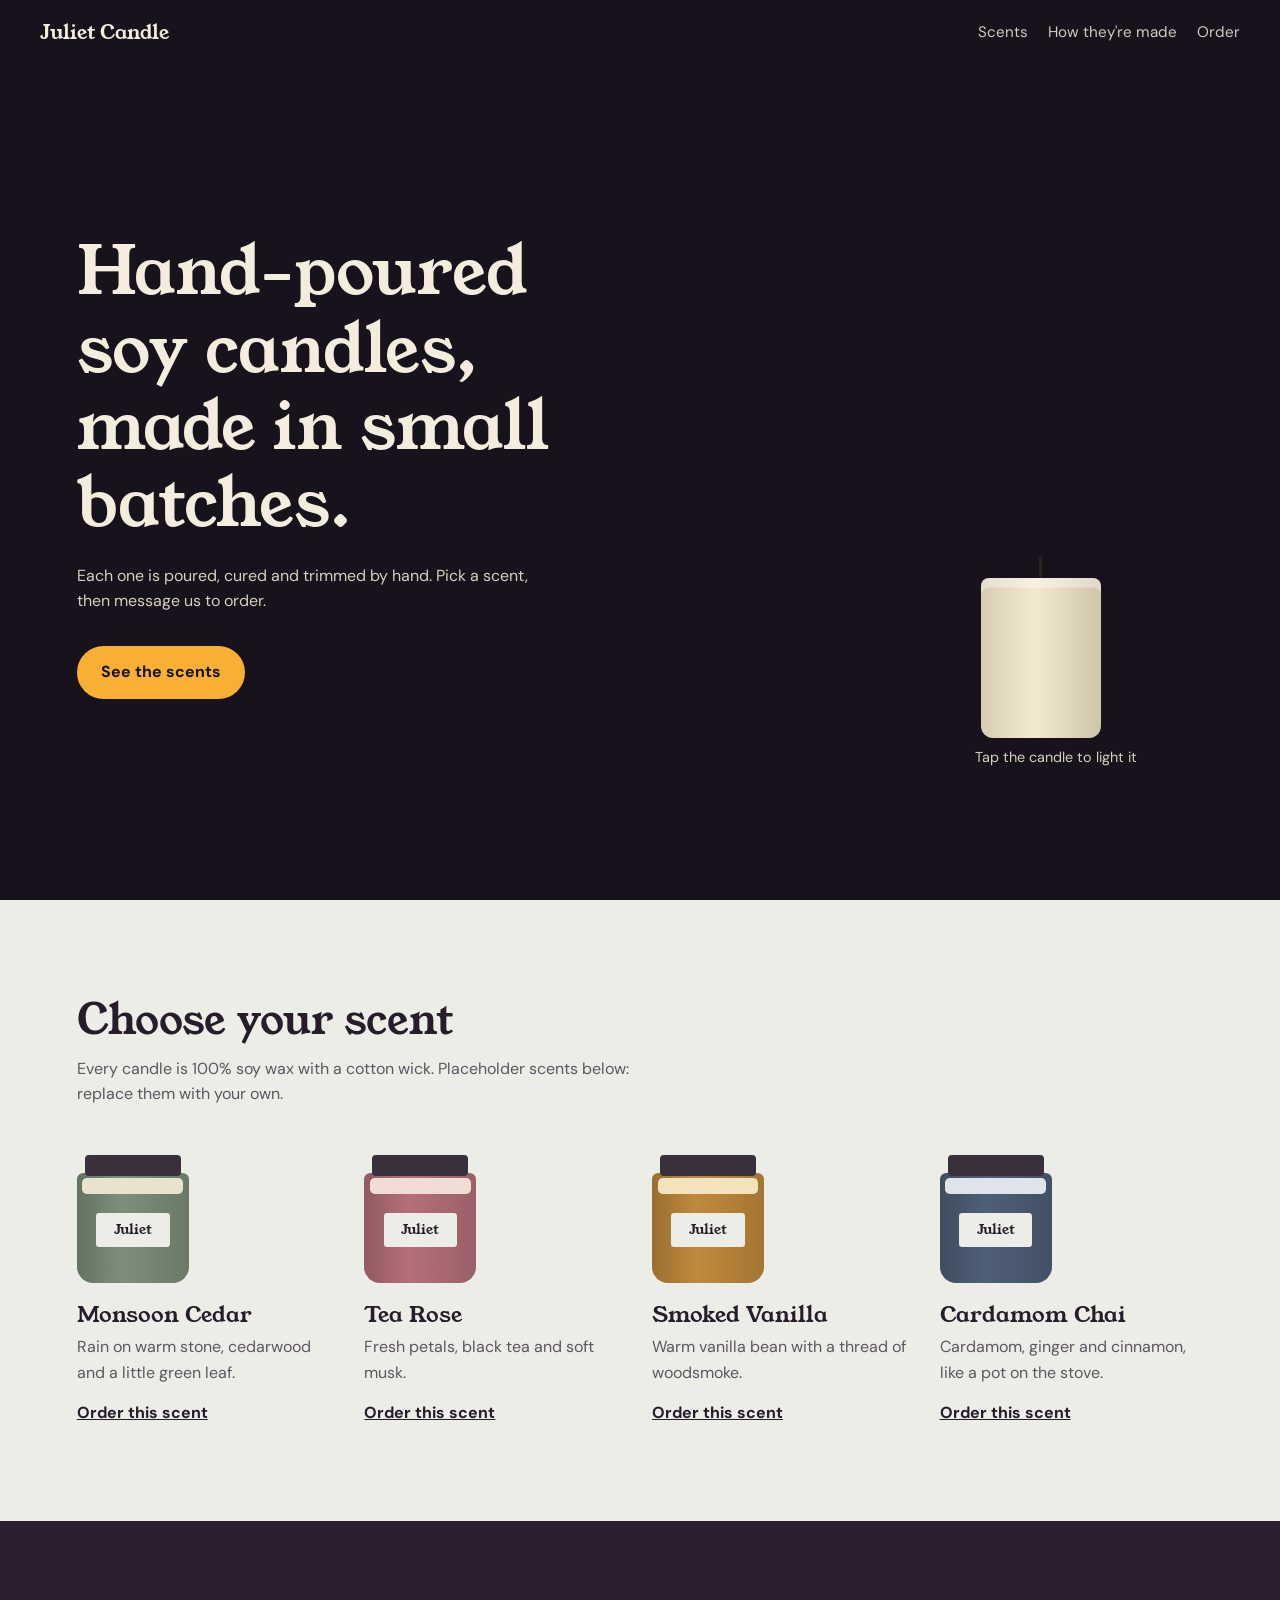
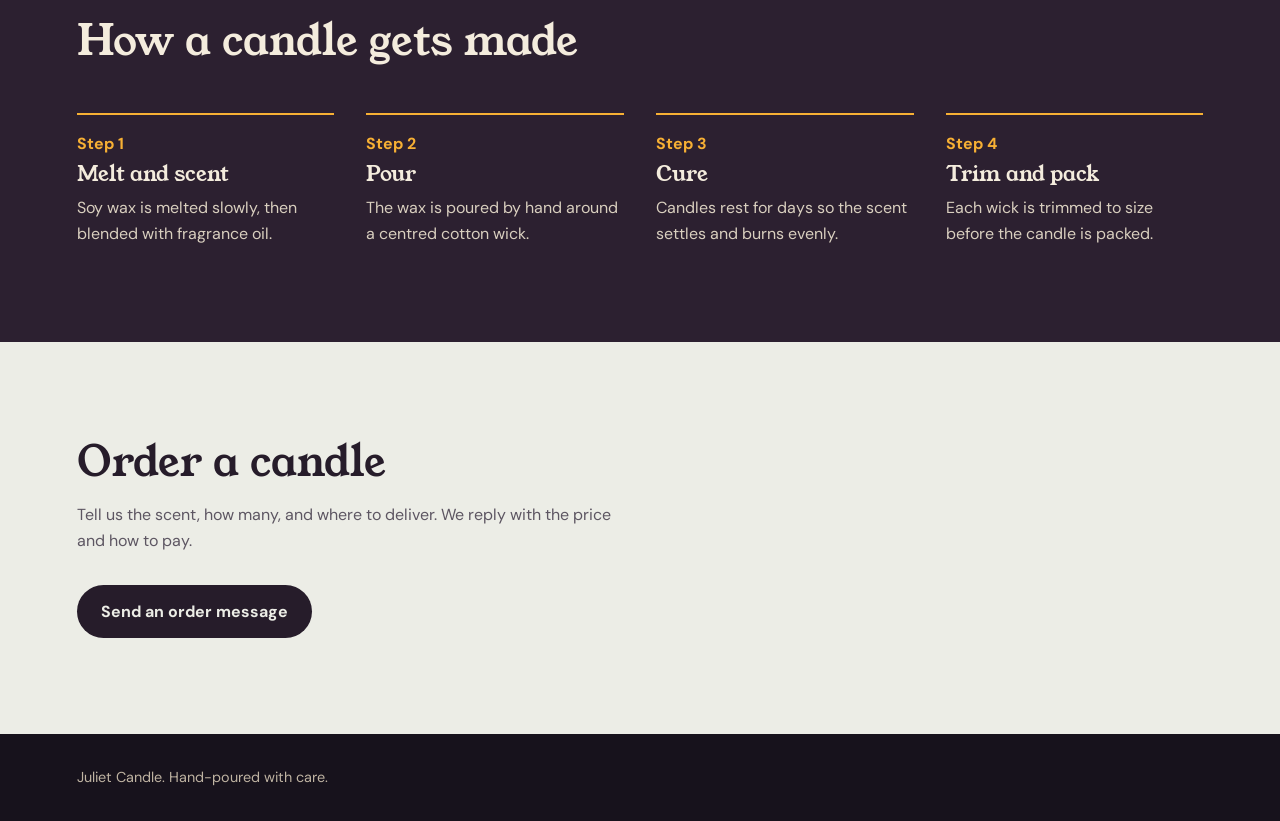
==== index.html @ 3898bf2e "Add candle website draft and keep earlier shop files Co-Authored-By: Claude Sonnet 5.5 <noreply@anth" ====
<!doctype html>
<html lang="en">
<head>
<meta charset="utf-8">
<meta name="viewport" content="width=device-width, initial-scale=1">
<title>Juliet Candle | Hand-poured soy candles</title>
<meta name="description" content="Small-batch soy candles, hand-poured by Juliet. Choose a scent and order by message.">
<link rel="preconnect" href="https://fonts.googleapis.com">
<link rel="preconnect" href="https://fonts.gstatic.com" crossorigin>
<link href="https://fonts.googleapis.com/css2?family=DM+Sans:wght@400;500;700&family=Young+Serif&display=swap" rel="stylesheet">
<link rel="stylesheet" href="style.css">
</head>
<body>

<header class="bar">
  <a class="brand" href="#top">Juliet Candle</a>
  <nav aria-label="Main">
    <a href="#scents">Scents</a>
    <a href="#making">How they're made</a>
    <a href="#order">Order</a>
  </nav>
</header>

<main id="top">
  <section class="hero" aria-labelledby="hero-title">
    <div class="glow" aria-hidden="true"></div>
    <div class="hero-copy">
      <h1 id="hero-title">Hand-poured soy candles, made in small batches.</h1>
      <p>Each one is poured, cured and trimmed by hand. Pick a scent, then message us to order.</p>
      <a class="btn" href="#scents">See the scents</a>
    </div>

    <button class="candle" id="candle" type="button" aria-pressed="false" aria-label="Light the candle">
      <span class="flame" aria-hidden="true"><i></i></span>
      <span class="wick" aria-hidden="true"></span>
      <span class="body" aria-hidden="true"></span>
    </button>
    <p class="hint" id="hint">Tap the candle to light it</p>
  </section>

  <section class="scents" id="scents" aria-labelledby="scents-title">
    <h2 id="scents-title">Choose your scent</h2>
    <p class="lede">Every candle is 100% soy wax with a cotton wick. Placeholder scents below: replace them with your own.</p>

    <ul class="grid">
      <li class="item" style="--glass:#7d8f7a; --wax:#e8e2cf">
        <div class="jar" aria-hidden="true"><span class="lid"></span><span class="label">Juliet</span></div>
        <h3>Monsoon Cedar</h3>
        <p>Rain on warm stone, cedarwood and a little green leaf.</p>
        <a href="mailto:hello@example.com?subject=Order%3A%20Monsoon%20Cedar">Order this scent</a>
      </li>
      <li class="item" style="--glass:#b5707a; --wax:#f1dcd6">
        <div class="jar" aria-hidden="true"><span class="lid"></span><span class="label">Juliet</span></div>
        <h3>Tea Rose</h3>
        <p>Fresh petals, black tea and soft musk.</p>
        <a href="mailto:hello@example.com?subject=Order%3A%20Tea%20Rose">Order this scent</a>
      </li>
      <li class="item" style="--glass:#c08a3c; --wax:#f3e3bd">
        <div class="jar" aria-hidden="true"><span class="lid"></span><span class="label">Juliet</span></div>
        <h3>Smoked Vanilla</h3>
        <p>Warm vanilla bean with a thread of woodsmoke.</p>
        <a href="mailto:hello@example.com?subject=Order%3A%20Smoked%20Vanilla">Order this scent</a>
      </li>
      <li class="item" style="--glass:#4f5f78; --wax:#dfe3ea">
        <div class="jar" aria-hidden="true"><span class="lid"></span><span class="label">Juliet</span></div>
        <h3>Cardamom Chai</h3>
        <p>Cardamom, ginger and cinnamon, like a pot on the stove.</p>
        <a href="mailto:hello@example.com?subject=Order%3A%20Cardamom%20Chai">Order this scent</a>
      </li>
    </ul>
  </section>

  <section class="making" id="making" aria-labelledby="making-title">
    <h2 id="making-title">How a candle gets made</h2>
    <ol>
      <li><h3>Melt and scent</h3><p>Soy wax is melted slowly, then blended with fragrance oil.</p></li>
      <li><h3>Pour</h3><p>The wax is poured by hand around a centred cotton wick.</p></li>
      <li><h3>Cure</h3><p>Candles rest for days so the scent settles and burns evenly.</p></li>
      <li><h3>Trim and pack</h3><p>Each wick is trimmed to size before the candle is packed.</p></li>
    </ol>
  </section>

  <section class="order" id="order" aria-labelledby="order-title">
    <h2 id="order-title">Order a candle</h2>
    <p>Tell us the scent, how many, and where to deliver. We reply with the price and how to pay.</p>
    <a class="btn" href="mailto:hello@example.com?subject=Candle%20order">Send an order message</a>
  </section>
</main>

<footer>
  <p>Juliet Candle. Hand-poured with care.</p>
</footer>

<script src="script.js"></script>
</body>
</html>
---- style.css ----
:root {
  --night: #17121c;
  --plum: #2c2030;
  --soy: #ecede6;
  --ink: #261c2a;
  --smoke: #5d5662;
  --flame: #f7b034;
  --ember: #e8741f;
  --serif: "Young Serif", Georgia, serif;
  --sans: "DM Sans", system-ui, sans-serif;
}

*, *::before, *::after { box-sizing: border-box; }
html { scroll-behavior: smooth; }
body {
  margin: 0;
  font-family: var(--sans);
  background: var(--soy);
  color: var(--ink);
  line-height: 1.6;
}
h1, h2, h3 { font-family: var(--serif); font-weight: 400; line-height: 1.15; margin: 0; }
a { color: inherit; }
:focus-visible { outline: 3px solid var(--flame); outline-offset: 3px; }

/* Header */
.bar {
  position: fixed; inset: 0 0 auto 0; z-index: 10;
  display: flex; justify-content: space-between; align-items: center; gap: 1rem;
  padding: 1rem clamp(1rem, 4vw, 2.5rem);
  color: #f4ecdd;
  mix-blend-mode: normal;
}
.brand { font-family: var(--serif); font-size: 1.25rem; text-decoration: none; }
.bar nav { display: flex; gap: 1.25rem; font-size: .95rem; }
.bar nav a { text-decoration: none; opacity: .85; }
.bar nav a:hover { opacity: 1; text-decoration: underline; }

/* Hero */
.hero {
  position: relative; min-height: 100svh; overflow: hidden;
  display: grid; align-content: center; justify-items: start;
  padding: 6rem clamp(1rem, 6vw, 5rem) 4rem;
  background: var(--night);
  color: #f4ecdd;
  transition: background 1.2s ease;
}
.hero-copy { max-width: 34rem; position: relative; z-index: 2; }
.hero h1 { font-size: clamp(2.2rem, 5.5vw, 4.2rem); }
.hero p { margin: 1.25rem 0 2rem; max-width: 30rem; color: #d9cfbf; }

.btn {
  display: inline-block; padding: .85rem 1.5rem;
  background: var(--flame); color: var(--night);
  font-weight: 700; text-decoration: none; border-radius: 999px;
  transition: background .2s;
}
.btn:hover { background: #ffc860; }

.glow {
  position: absolute; right: clamp(0rem, 8vw, 8rem); bottom: 14%;
  width: 60vmax; height: 60vmax; transform: translate(30%, 30%);
  background: radial-gradient(circle, rgba(247,176,52,.35), rgba(232,116,31,.12) 40%, transparent 65%);
  opacity: 0; transition: opacity 1.4s ease;
  pointer-events: none;
}
body.lit .hero { background: var(--plum); }
body.lit .glow { opacity: 1; }

/* The candle */
.candle {
  position: absolute; right: clamp(2rem, 14vw, 12rem); bottom: 18%;
  width: 7.5rem; height: 15rem; padding: 0; border: 0; background: none;
  cursor: pointer; z-index: 2;
  display: flex; flex-direction: column; align-items: center; justify-content: flex-end;
}
.candle .body {
  width: 100%; height: 10rem; border-radius: .5rem .5rem .75rem .75rem;
  background: linear-gradient(90deg, #d8cdb2, #f3ead2 45%, #cfc4a8);
  box-shadow: inset 0 .6rem 0 rgba(255,255,255,.35);
}
.candle .wick { width: 3px; height: 1.4rem; background: #2b2220; border-radius: 2px; }
.candle .flame {
  width: 1.6rem; height: 3rem; margin-bottom: -.1rem; position: relative;
  opacity: 0; transform: scale(.2); transform-origin: 50% 100%;
  transition: opacity .6s, transform .6s;
}
.candle .flame i {
  position: absolute; inset: 0;
  border-radius: 50% 50% 50% 50% / 65% 65% 35% 35%;
  background: radial-gradient(ellipse at 50% 75%, #fff6d0 10%, var(--flame) 45%, var(--ember) 100%);
  box-shadow: 0 0 2rem 0.6rem rgba(247,176,52,.55);
  transform-origin: 50% 100%;
}
body.lit .candle .flame { opacity: 1; transform: scale(1); }
body.lit .candle .flame i { animation: flicker 2.4s ease-in-out infinite; }
@keyframes flicker {
  0%, 100% { transform: scale(1, 1) rotate(0); }
  20% { transform: scale(.95, 1.05) rotate(-2deg); }
  45% { transform: scale(1.04, .96) rotate(1.5deg); }
  70% { transform: scale(.97, 1.04) rotate(-1deg); }
}
.hint {
  position: absolute; right: clamp(.5rem, 10vw, 10rem); bottom: 11%;
  margin: 0; font-size: .9rem; color: #bfb3a2; width: 12rem; text-align: center; z-index: 2;
}

/* Sections */
section:not(.hero) { padding: clamp(3.5rem, 8vw, 6rem) clamp(1rem, 6vw, 5rem); }
h2 { font-size: clamp(1.8rem, 3.5vw, 2.6rem); }
.lede { max-width: 36rem; color: var(--smoke); margin: .75rem 0 0; }

.grid {
  list-style: none; margin: 3rem 0 0; padding: 0;
  display: grid; gap: 2.5rem 1.5rem;
  grid-template-columns: repeat(auto-fit, minmax(14rem, 1fr));
}
.item h3 { font-size: 1.35rem; margin-top: 1.25rem; }
.item p { margin: .4rem 0 .9rem; color: var(--smoke); max-width: 20rem; }
.item a { font-weight: 700; }

.jar { position: relative; width: 7rem; height: 8rem; }
.jar::before {
  content: ""; position: absolute; inset: 1.1rem 0 0;
  background: linear-gradient(90deg, color-mix(in srgb, var(--glass) 80%, #000), var(--glass) 40%, color-mix(in srgb, var(--glass) 85%, #000));
  border-radius: .4rem .4rem 1rem 1rem;
}
.jar::after {
  content: ""; position: absolute; left: .35rem; right: .35rem; top: 1.45rem; height: 1rem;
  background: var(--wax); border-radius: .3rem;
}
.jar .lid { position: absolute; left: .5rem; right: .5rem; top: 0; height: 1.3rem; background: #3a2f3d; border-radius: .25rem; z-index: 1; }
.jar .label {
  position: absolute; left: 1.2rem; right: 1.2rem; top: 3.6rem; padding: .4rem 0; z-index: 1;
  background: var(--soy); color: var(--ink); text-align: center;
  font-family: var(--serif); font-size: .85rem; border-radius: .2rem;
}

.making { background: var(--plum); color: #f4ecdd; }
.making ol {
  list-style: none; counter-reset: step; margin: 3rem 0 0; padding: 0;
  display: grid; gap: 2rem; grid-template-columns: repeat(auto-fit, minmax(13rem, 1fr));
}
.making li { counter-increment: step; border-top: 2px solid var(--flame); padding-top: 1rem; }
.making li::before { content: "Step " counter(step); display: block; color: var(--flame); font-weight: 700; margin-bottom: .4rem; }
.making h3 { font-size: 1.3rem; }
.making p { margin: .5rem 0 0; color: #d9cfbf; }

.order p { max-width: 34rem; margin: 1rem 0 2rem; color: var(--smoke); }
.order .btn { background: var(--ink); color: var(--soy); }
.order .btn:hover { background: var(--plum); }

footer { padding: 2rem clamp(1rem, 6vw, 5rem); background: var(--night); color: #bfb3a2; font-size: .9rem; }
footer p { margin: 0; }

/* Small screens */
@media (max-width: 720px) {
  .bar nav a:first-child { display: none; }
  .hero { align-content: start; padding-top: 7rem; }
  .candle { right: 50%; transform: translateX(50%); bottom: 12%; }
  .hint { right: 50%; transform: translateX(50%); bottom: 5%; }
  .glow { right: 50%; transform: translate(50%, 40%); }
}

@media (prefers-reduced-motion: reduce) {
  html { scroll-behavior: auto; }
  * { transition-duration: .01ms !important; animation: none !important; }
}
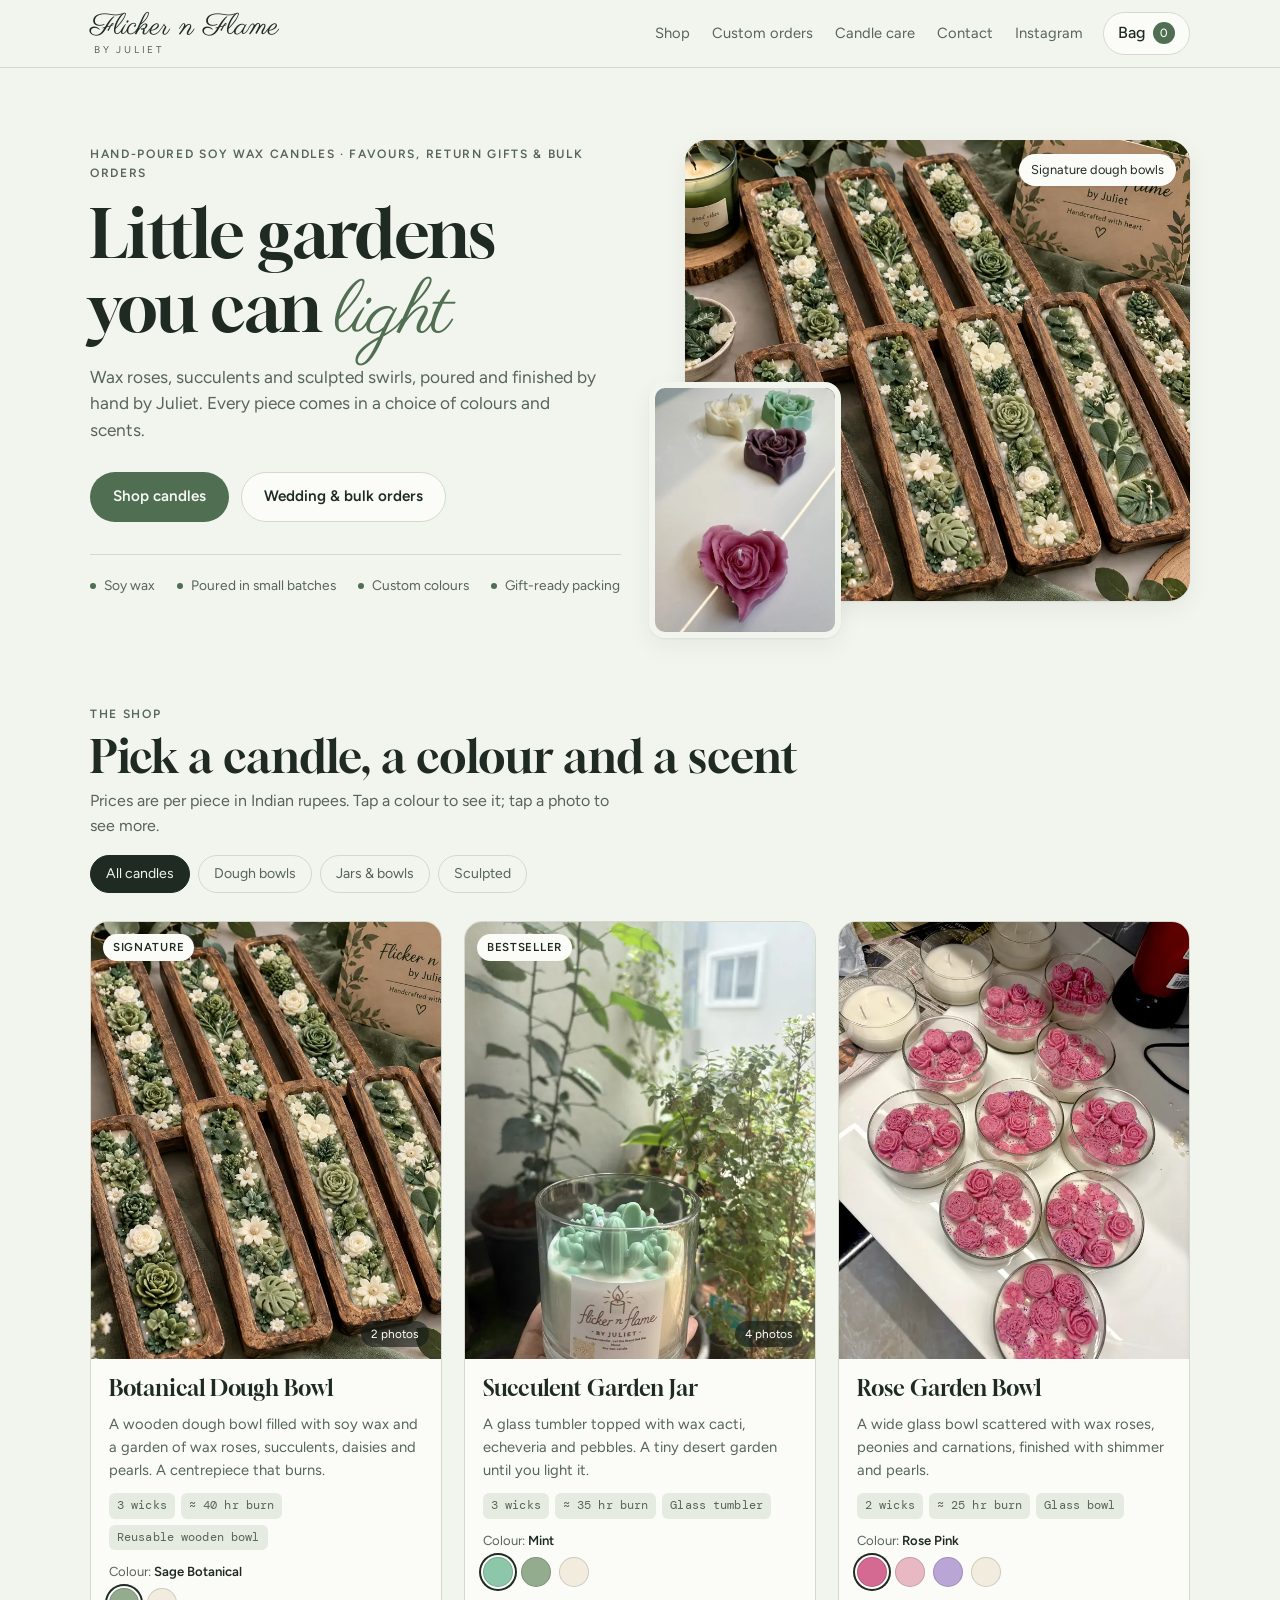
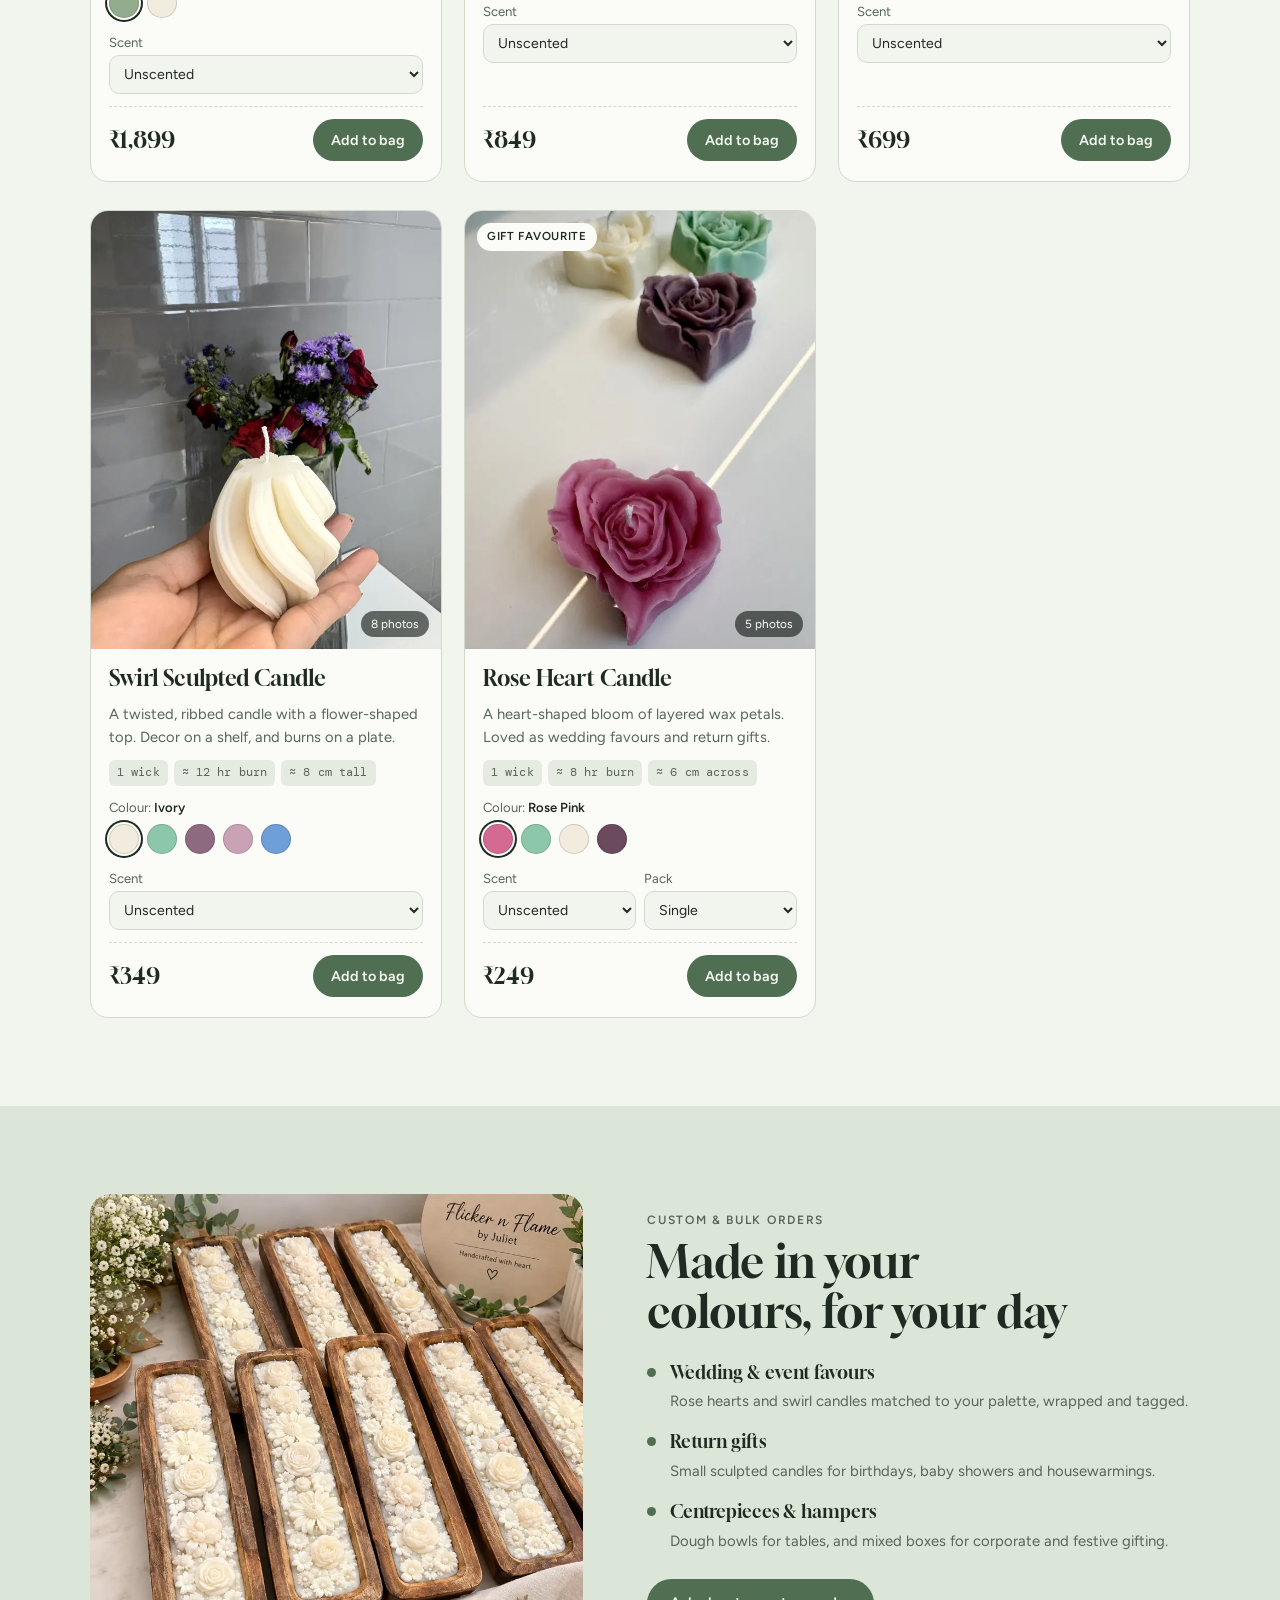
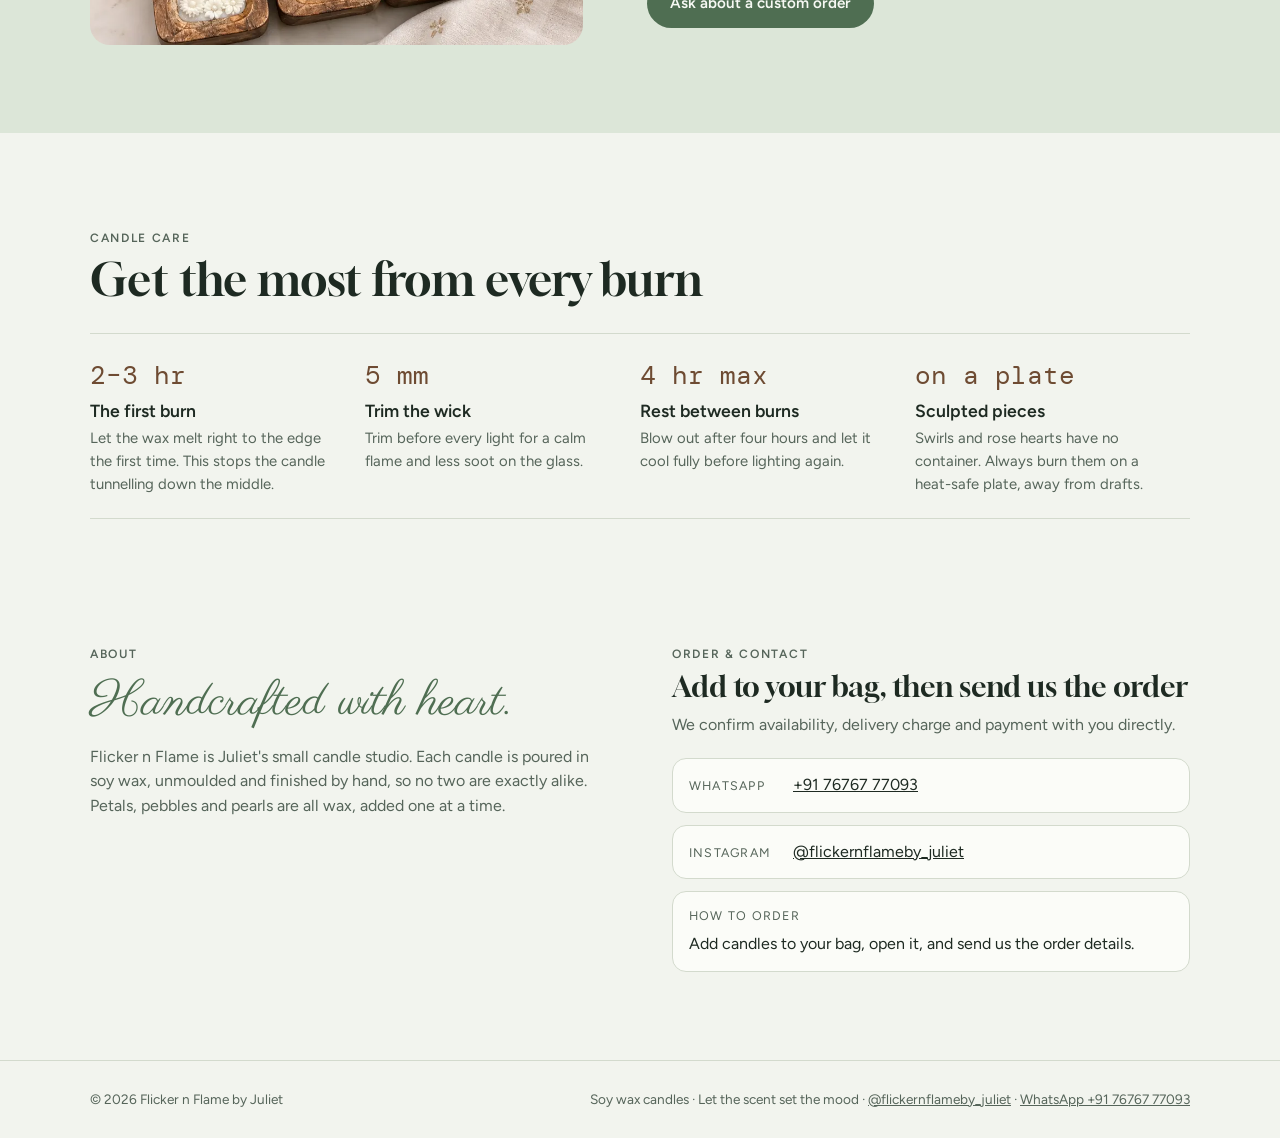
==== commit 72734219: "Launch Flicker n Flame by Juliet shop page New one-page shop with real candle photos, colour and sce" ====
--- a/index.html
+++ b/index.html
@@ -2,95 +2,518 @@
 <html lang="en">
 <head>
 <meta charset="utf-8">
-<meta name="viewport" content="width=device-width, initial-scale=1">
-<title>Juliet Candle | Hand-poured soy candles</title>
-<meta name="description" content="Small-batch soy candles, hand-poured by Juliet. Choose a scent and order by message.">
+<meta name="viewport" content="width=device-width, initial-scale=1, viewport-fit=cover">
+<title>Flicker n Flame by Juliet</title>
+<meta name="description" content="Handcrafted soy wax candles by Juliet: botanical dough bowls, succulent jars, rose hearts and swirl candles. Order on WhatsApp.">
+<meta property="og:title" content="Flicker n Flame by Juliet">
+<meta property="og:description" content="Handcrafted soy wax candles. Favours, return gifts and bulk orders.">
+<meta property="og:image" content="img/botanical-bowl.webp">
+<link rel="icon" href="data:image/svg+xml,%3Csvg xmlns='http://www.w3.org/2000/svg' viewBox='0 0 32 32'%3E%3Cpath d='M16 3c4 6 6 9 6 13a6 6 0 0 1-12 0c0-4 2-7 6-13z' fill='%234F6E52'/%3E%3C/svg%3E">
+
 <link rel="preconnect" href="https://fonts.googleapis.com">
 <link rel="preconnect" href="https://fonts.gstatic.com" crossorigin>
-<link href="https://fonts.googleapis.com/css2?family=DM+Sans:wght@400;500;700&family=Young+Serif&display=swap" rel="stylesheet">
-<link rel="stylesheet" href="style.css">
+<link rel="stylesheet" href="https://fonts.googleapis.com/css2?family=Gloock&family=Figtree:wght@400;500;600&family=Parisienne&family=DM+Mono:wght@400;500&display=swap">
+<style>
+/* Layout: a botanical market stall — wordmark header, photo-led hero, filterable product shelf, then custom orders, care and contact. */
+:root{
+  --bg:#F2F4EE; --panel:#E6EBE1; --card:#FBFCF8; --ink:#1E2A22; --muted:#56655A;
+  --line:#D3DACD; --sage:#4F6E52; --sage-soft:#DCE6D8; --walnut:#6E4B32; --on-sage:#F6F8F3;
+  --shadow:0 1px 2px rgba(30,42,34,.06),0 8px 24px rgba(30,42,34,.06);
+  --f-display:"Gloock",Georgia,"Times New Roman",serif;
+  --f-body:"Figtree",system-ui,-apple-system,"Segoe UI",sans-serif;
+  --f-script:"Parisienne","Brush Script MT",cursive;
+  --f-mono:"DM Mono",ui-monospace,Menlo,Consolas,monospace;
+}
+@media (prefers-color-scheme:dark){:root:not([data-theme="light"]){
+  --bg:#131915; --panel:#1B231E; --card:#1A211C; --ink:#E7ECE3; --muted:#A2AFA4;
+  --line:#2D3930; --sage:#9EBE9C; --sage-soft:#24322A; --walnut:#D2A27B; --on-sage:#122016;
+  --shadow:0 1px 2px rgba(0,0,0,.3),0 8px 24px rgba(0,0,0,.25); color-scheme:dark}}
+:root[data-theme="dark"]{
+  --bg:#131915; --panel:#1B231E; --card:#1A211C; --ink:#E7ECE3; --muted:#A2AFA4;
+  --line:#2D3930; --sage:#9EBE9C; --sage-soft:#24322A; --walnut:#D2A27B; --on-sage:#122016;
+  --shadow:0 1px 2px rgba(0,0,0,.3),0 8px 24px rgba(0,0,0,.25); color-scheme:dark}
+
+*{box-sizing:border-box}
+img{max-width:100%}
+[hidden]{display:none!important}
+body{margin:0;background:var(--bg);color:var(--ink);font-family:var(--f-body);font-size:16px;line-height:1.55;-webkit-font-smoothing:antialiased}
+.wrap{max-width:1180px;margin:0 auto;padding-inline:clamp(16px,4vw,40px)}
+h1,h2,h3{font-family:var(--f-display);font-weight:400;line-height:1.1;text-wrap:balance;margin:0}
+p{margin:0}
+a{color:inherit}
+button{font:inherit;color:inherit;cursor:pointer}
+:focus-visible{outline:2px solid var(--sage);outline-offset:3px;border-radius:6px}
+.eyebrow{font-size:.75rem;letter-spacing:.14em;text-transform:uppercase;color:var(--muted);font-weight:600}
+.mono{font-family:var(--f-mono);font-size:.78rem;letter-spacing:.01em}
+
+/* header */
+header.top{position:sticky;top:env(safe-area-inset-top,0px);z-index:20;background:color-mix(in srgb,var(--bg) 88%,transparent);backdrop-filter:blur(10px);border-bottom:1px solid var(--line)}
+.top .wrap{display:flex;align-items:center;gap:20px;padding-block:12px}
+.brand{display:flex;flex-direction:column;line-height:1;text-decoration:none}
+.brand .w{font-family:var(--f-script);font-size:1.9rem;color:var(--ink)}
+.brand .by{font-size:.62rem;letter-spacing:.28em;text-transform:uppercase;color:var(--muted);margin-top:2px;padding-left:4px}
+nav.links{display:flex;gap:22px;margin-left:auto;font-size:.92rem}
+nav.links a{text-decoration:none;color:var(--muted)}
+nav.links a:hover{color:var(--ink)}
+.bag-btn{display:inline-flex;align-items:center;gap:8px;border:1px solid var(--line);background:var(--card);border-radius:999px;padding:8px 14px;font-weight:500}
+.bag-btn .n{background:var(--sage);color:var(--on-sage);border-radius:999px;min-width:22px;height:22px;display:inline-grid;place-items:center;font-size:.75rem;font-variant-numeric:tabular-nums;padding:0 6px}
+@media (max-width:760px){nav.links{display:none}.bag-btn{margin-left:auto}}
+
+/* hero */
+.hero{padding-block:clamp(36px,6vw,72px)}
+.hero .wrap{display:grid;grid-template-columns:1.05fr 1fr;gap:clamp(24px,5vw,64px);align-items:center}
+.hero h1{font-size:clamp(2.3rem,5.4vw,4.2rem);letter-spacing:-.01em}
+.hero h1 em{font-family:var(--f-script);font-style:normal;color:var(--sage);font-size:1.12em;line-height:.8}
+.hero .lede{margin-top:18px;max-width:46ch;color:var(--muted);font-size:1.08rem}
+.hero .ctas{display:flex;flex-wrap:wrap;gap:12px;margin-top:28px}
+.btn{display:inline-flex;align-items:center;justify-content:center;gap:8px;border-radius:999px;padding:12px 22px;font-weight:600;text-decoration:none;border:1px solid transparent;font-size:.95rem}
+.btn.primary{background:var(--sage);color:var(--on-sage)}
+.btn.primary:hover{filter:brightness(1.08)}
+.btn.ghost{border-color:var(--line);background:var(--card)}
+.facts{display:flex;flex-wrap:wrap;gap:8px 22px;margin-top:32px;padding-top:20px;border-top:1px solid var(--line);color:var(--muted);font-size:.86rem}
+.facts span::before{content:"";display:inline-block;width:6px;height:6px;border-radius:50%;background:var(--sage);margin-right:8px;vertical-align:middle}
+.hero-media{position:relative;min-width:0}
+.hero-media .main{width:100%;aspect-ratio:900/822;object-fit:cover;border-radius:22px;box-shadow:var(--shadow);display:block}
+.hero-media .float{position:absolute;width:38%;aspect-ratio:3/4;object-fit:cover;border-radius:16px;left:-7%;bottom:-8%;border:6px solid var(--bg);box-shadow:var(--shadow)}
+.hero-media .tag{position:absolute;right:14px;top:14px;background:var(--card);border-radius:999px;padding:6px 12px;font-size:.8rem;box-shadow:var(--shadow)}
+@media (max-width:860px){.hero .wrap{grid-template-columns:1fr}.hero-media{margin:0 0 30px 6%}}
+
+/* shop */
+section.block{padding-block:clamp(48px,7vw,88px)}
+.sec-head{display:flex;flex-wrap:wrap;align-items:end;justify-content:space-between;gap:16px 32px;margin-bottom:28px}
+.sec-head h2{font-size:clamp(1.9rem,3.6vw,2.8rem)}
+.sec-head p{color:var(--muted);max-width:52ch;margin-top:8px}
+.chips{display:flex;flex-wrap:wrap;gap:8px}
+.chip{border:1px solid var(--line);background:transparent;border-radius:999px;padding:7px 15px;font-size:.88rem;color:var(--muted)}
+.chip[aria-pressed="true"]{background:var(--ink);color:var(--bg);border-color:var(--ink)}
+.grid{display:grid;grid-template-columns:repeat(auto-fill,minmax(270px,1fr));gap:28px 22px}
+.card{display:flex;flex-direction:column;background:var(--card);border:1px solid var(--line);border-radius:18px;overflow:hidden;min-width:0}
+.media{position:relative;aspect-ratio:4/5;background:var(--panel);overflow:hidden}
+.media img{width:100%;height:100%;object-fit:cover;display:block;transition:opacity .25s}
+.media svg{width:100%;height:100%;display:block}
+.media .zoom{position:absolute;inset:0;background:none;border:0;padding:0}
+.badge{position:absolute;left:12px;top:12px;background:var(--card);color:var(--ink);font-size:.72rem;font-weight:600;letter-spacing:.06em;text-transform:uppercase;padding:5px 10px;border-radius:999px}
+.photos{position:absolute;right:12px;bottom:12px;background:rgba(20,26,22,.62);color:#fff;font-size:.74rem;padding:4px 10px;border-radius:999px;pointer-events:none}
+.soon{position:absolute;right:12px;bottom:12px;color:var(--muted);font-size:.72rem;font-family:var(--f-mono)}
+.body{display:flex;flex-direction:column;gap:12px;padding:18px 18px 20px;flex:1}
+.body h3{font-size:1.35rem}
+.body .desc{color:var(--muted);font-size:.92rem}
+.specs{display:flex;flex-wrap:wrap;gap:6px}
+.specs span{background:var(--panel);border-radius:6px;padding:3px 8px;color:var(--muted)}
+.opt-label{font-size:.82rem;color:var(--muted)}
+.opt-label b{color:var(--ink);font-weight:600}
+.swatches{display:flex;flex-wrap:wrap;gap:8px;margin-top:6px}
+.sw{width:30px;height:30px;border-radius:50%;border:1px solid rgba(0,0,0,.15);padding:0;position:relative;background:var(--c)}
+.sw[aria-pressed="true"]{box-shadow:0 0 0 2px var(--card),0 0 0 4px var(--ink)}
+.selects{display:grid;grid-template-columns:1fr;gap:8px}
+.selects.two{grid-template-columns:1fr 1fr}
+select{width:100%;font:inherit;font-size:.88rem;color:var(--ink);background:var(--bg);border:1px solid var(--line);border-radius:10px;padding:9px 10px}
+.buy{display:flex;align-items:center;justify-content:space-between;gap:12px;margin-top:auto;padding-top:12px;border-top:1px dashed var(--line)}
+.price{font-family:var(--f-display);font-size:1.45rem;font-variant-numeric:tabular-nums}
+.price small{font-family:var(--f-body);font-size:.75rem;color:var(--muted);margin-left:4px}
+.add{background:var(--sage);color:var(--on-sage);border:0;border-radius:999px;padding:10px 18px;font-weight:600;font-size:.9rem}
+.add.done{background:var(--ink);color:var(--bg)}
+
+/* custom */
+.custom{background:var(--sage-soft)}
+.custom .wrap{display:grid;grid-template-columns:1fr 1.1fr;gap:clamp(24px,5vw,64px);align-items:center}
+.custom img{width:100%;aspect-ratio:900/822;object-fit:cover;border-radius:20px;display:block}
+.custom ul{list-style:none;padding:0;margin:22px 0 26px;display:grid;gap:14px}
+.custom li{display:grid;grid-template-columns:auto 1fr;gap:4px 14px;align-items:baseline}
+.custom li b{font-family:var(--f-display);font-weight:400;font-size:1.15rem}
+.custom li span{grid-column:2;color:var(--muted);font-size:.93rem}
+.custom li::before{content:"";width:9px;height:9px;border-radius:50%;background:var(--sage);grid-row:1;align-self:center}
+@media (max-width:860px){.custom .wrap{grid-template-columns:1fr}}
+
+/* care */
+.care-grid{display:grid;grid-template-columns:repeat(auto-fit,minmax(220px,1fr));gap:0;border-top:1px solid var(--line)}
+.care-grid div{padding:22px 22px 22px 0;border-bottom:1px solid var(--line)}
+.care-grid .k{font-family:var(--f-mono);font-size:1.6rem;color:var(--walnut);display:block;margin-bottom:6px}
+.care-grid p{color:var(--muted);font-size:.93rem;max-width:34ch}
+.care-grid h3{font-size:1.1rem;margin-bottom:6px;font-family:var(--f-body);font-weight:600}
+
+/* about + contact */
+.about .wrap{display:grid;grid-template-columns:1fr 1fr;gap:clamp(24px,5vw,64px)}
+.about blockquote{margin:0;font-family:var(--f-script);font-size:clamp(2rem,4vw,3rem);line-height:1.15;color:var(--sage)}
+.about p{color:var(--muted);margin-top:14px;max-width:56ch}
+.contact-list{display:grid;gap:12px;margin-top:20px}
+.contact-list div{display:flex;flex-wrap:wrap;gap:6px 14px;align-items:baseline;padding:14px 16px;background:var(--card);border:1px solid var(--line);border-radius:14px}
+.contact-list .l{font-size:.78rem;letter-spacing:.1em;text-transform:uppercase;color:var(--muted);min-width:90px}
+@media (max-width:760px){.about .wrap{grid-template-columns:1fr}}
+footer{border-top:1px solid var(--line);padding-block:28px;color:var(--muted);font-size:.85rem}
+footer .wrap{display:flex;flex-wrap:wrap;gap:10px 24px;justify-content:space-between}
+
+/* bag drawer */
+.scrim{position:fixed;inset:0;background:rgba(10,14,11,.45);z-index:40}
+.drawer{position:fixed;top:0;right:0;bottom:0;width:min(420px,100%);background:var(--bg);z-index:41;display:flex;flex-direction:column;box-shadow:-10px 0 40px rgba(0,0,0,.2);padding-top:env(safe-area-inset-top,0px);padding-bottom:env(safe-area-inset-bottom,0px)}
+.drawer header{display:flex;align-items:center;justify-content:space-between;padding:18px 20px;border-bottom:1px solid var(--line)}
+.drawer header h2{font-size:1.5rem}
+.x{background:none;border:1px solid var(--line);border-radius:999px;width:36px;height:36px}
+.lines{flex:1;overflow:auto;padding:8px 20px}
+.line{display:grid;grid-template-columns:64px 1fr auto;gap:12px;padding:14px 0;border-bottom:1px solid var(--line);align-items:center}
+.line .thumb{width:64px;height:76px;border-radius:10px;overflow:hidden;background:var(--panel)}
+.line .thumb img,.line .thumb svg{width:100%;height:100%;object-fit:cover;display:block}
+.line .t{font-weight:600;font-size:.95rem}
+.line .m{color:var(--muted);font-size:.8rem}
+.qty{display:inline-flex;align-items:center;gap:2px;margin-top:6px;border:1px solid var(--line);border-radius:999px}
+.qty button{background:none;border:0;width:28px;height:28px}
+.qty span{min-width:20px;text-align:center;font-variant-numeric:tabular-nums;font-size:.9rem}
+.line .p{font-variant-numeric:tabular-nums;font-weight:600}
+.empty{padding:40px 0;text-align:center;color:var(--muted)}
+.drawer footer{border-top:1px solid var(--line);padding:18px 20px;display:grid;gap:12px;color:var(--ink);font-size:1rem}
+.sum{display:flex;justify-content:space-between;align-items:baseline}
+.sum b{font-family:var(--f-display);font-weight:400;font-size:1.6rem;font-variant-numeric:tabular-nums}
+.note{font-size:.82rem;color:var(--muted)}
+.drawer .btn{width:100%}
+.toast{font-size:.85rem;color:var(--sage);min-height:1.2em}
+
+/* lightbox */
+.lb{position:fixed;inset:0;z-index:50;background:rgba(10,14,11,.88);display:grid;place-items:center;padding:20px}
+.lb img{max-width:min(92vw,900px);max-height:78vh;border-radius:14px;object-fit:contain}
+.lb .ctrl{position:absolute;bottom:calc(24px + env(safe-area-inset-bottom,0px));left:0;right:0;display:flex;justify-content:center;gap:12px;align-items:center;color:#fff}
+.lb .ctrl button{background:rgba(255,255,255,.14);color:#fff;border:0;border-radius:999px;padding:10px 18px}
+.lb .close{position:absolute;top:calc(16px + env(safe-area-inset-top,0px));right:16px;background:rgba(255,255,255,.14);color:#fff;border:0;border-radius:999px;width:42px;height:42px;font-size:1.2rem}
+@media (prefers-reduced-motion:reduce){*{transition:none!important}}
+</style>
 </head>
 <body>
 
-<header class="bar">
-  <a class="brand" href="#top">Juliet Candle</a>
-  <nav aria-label="Main">
-    <a href="#scents">Scents</a>
-    <a href="#making">How they're made</a>
-    <a href="#order">Order</a>
-  </nav>
+
+<header class="top">
+  <div class="wrap">
+    <a class="brand" href="#top" aria-label="Flicker n Flame home"><span class="w">Flicker n Flame</span><span class="by">by Juliet</span></a>
+    <nav class="links" aria-label="Main">
+      <a href="#shop">Shop</a><a href="#custom">Custom orders</a><a href="#care">Candle care</a><a href="#contact">Contact</a><a href="https://www.instagram.com/flickernflameby_juliet/" target="_blank" rel="noopener">Instagram</a>
+    </nav>
+    <button class="bag-btn" id="openBag" aria-label="Open bag">Bag <span class="n" id="bagCount">0</span></button>
+  </div>
 </header>
 
 <main id="top">
-  <section class="hero" aria-labelledby="hero-title">
-    <div class="glow" aria-hidden="true"></div>
-    <div class="hero-copy">
-      <h1 id="hero-title">Hand-poured soy candles, made in small batches.</h1>
-      <p>Each one is poured, cured and trimmed by hand. Pick a scent, then message us to order.</p>
-      <a class="btn" href="#scents">See the scents</a>
+  <section class="hero">
+    <div class="wrap">
+      <div>
+        <p class="eyebrow">Hand-poured soy wax candles · Favours, return gifts &amp; bulk orders</p>
+        <h1 style="margin-top:14px">Little gardens you can <em>light</em></h1>
+        <p class="lede">Wax roses, succulents and sculpted swirls, poured and finished by hand by Juliet. Every piece comes in a choice of colours and scents.</p>
+        <div class="ctas">
+          <a class="btn primary" href="#shop">Shop candles</a>
+          <a class="btn ghost" href="#custom">Wedding &amp; bulk orders</a>
+        </div>
+        <div class="facts"><span>Soy wax</span><span>Poured in small batches</span><span>Custom colours</span><span>Gift-ready packing</span></div>
+      </div>
+      <div class="hero-media">
+        <img class="main" src="img/botanical-bowl.webp" alt="Row of wooden dough bowl candles filled with sage-green wax roses, succulents and white daisies">
+        <img class="float" src="img/heart-5.webp" alt="Pink rose heart candle">
+        <span class="tag">Signature dough bowls</span>
+      </div>
     </div>
-
-    <button class="candle" id="candle" type="button" aria-pressed="false" aria-label="Light the candle">
-      <span class="flame" aria-hidden="true"><i></i></span>
-      <span class="wick" aria-hidden="true"></span>
-      <span class="body" aria-hidden="true"></span>
-    </button>
-    <p class="hint" id="hint">Tap the candle to light it</p>
   </section>
 
-  <section class="scents" id="scents" aria-labelledby="scents-title">
-    <h2 id="scents-title">Choose your scent</h2>
-    <p class="lede">Every candle is 100% soy wax with a cotton wick. Placeholder scents below: replace them with your own.</p>
-
-    <ul class="grid">
-      <li class="item" style="--glass:#7d8f7a; --wax:#e8e2cf">
-        <div class="jar" aria-hidden="true"><span class="lid"></span><span class="label">Juliet</span></div>
-        <h3>Monsoon Cedar</h3>
-        <p>Rain on warm stone, cedarwood and a little green leaf.</p>
-        <a href="mailto:hello@example.com?subject=Order%3A%20Monsoon%20Cedar">Order this scent</a>
-      </li>
-      <li class="item" style="--glass:#b5707a; --wax:#f1dcd6">
-        <div class="jar" aria-hidden="true"><span class="lid"></span><span class="label">Juliet</span></div>
-        <h3>Tea Rose</h3>
-        <p>Fresh petals, black tea and soft musk.</p>
-        <a href="mailto:hello@example.com?subject=Order%3A%20Tea%20Rose">Order this scent</a>
-      </li>
-      <li class="item" style="--glass:#c08a3c; --wax:#f3e3bd">
-        <div class="jar" aria-hidden="true"><span class="lid"></span><span class="label">Juliet</span></div>
-        <h3>Smoked Vanilla</h3>
-        <p>Warm vanilla bean with a thread of woodsmoke.</p>
-        <a href="mailto:hello@example.com?subject=Order%3A%20Smoked%20Vanilla">Order this scent</a>
-      </li>
-      <li class="item" style="--glass:#4f5f78; --wax:#dfe3ea">
-        <div class="jar" aria-hidden="true"><span class="lid"></span><span class="label">Juliet</span></div>
-        <h3>Cardamom Chai</h3>
-        <p>Cardamom, ginger and cinnamon, like a pot on the stove.</p>
-        <a href="mailto:hello@example.com?subject=Order%3A%20Cardamom%20Chai">Order this scent</a>
-      </li>
-    </ul>
+  <section class="block" id="shop" style="padding-top:24px">
+    <div class="wrap">
+      <div class="sec-head">
+        <div>
+          <p class="eyebrow">The shop</p>
+          <h2 style="margin-top:8px">Pick a candle, a colour and a scent</h2>
+          <p>Prices are per piece in Indian rupees. Tap a colour to see it; tap a photo to see more.</p>
+        </div>
+        <div class="chips" role="group" aria-label="Filter candles" id="chips"></div>
+      </div>
+      <div class="grid" id="grid"></div>
+    </div>
   </section>
 
-  <section class="making" id="making" aria-labelledby="making-title">
-    <h2 id="making-title">How a candle gets made</h2>
-    <ol>
-      <li><h3>Melt and scent</h3><p>Soy wax is melted slowly, then blended with fragrance oil.</p></li>
-      <li><h3>Pour</h3><p>The wax is poured by hand around a centred cotton wick.</p></li>
-      <li><h3>Cure</h3><p>Candles rest for days so the scent settles and burns evenly.</p></li>
-      <li><h3>Trim and pack</h3><p>Each wick is trimmed to size before the candle is packed.</p></li>
-    </ol>
+  <section class="block custom" id="custom">
+    <div class="wrap">
+      <img src="img/ivory-bowl.webp" alt="Ivory dough bowl candles filled with white wax roses and daisies">
+      <div>
+        <p class="eyebrow">Custom &amp; bulk orders</p>
+        <h2 style="margin-top:8px;font-size:clamp(1.9rem,3.6vw,2.8rem)">Made in your colours, for your day</h2>
+        <ul>
+          <li><b>Wedding &amp; event favours</b><span>Rose hearts and swirl candles matched to your palette, wrapped and tagged.</span></li>
+          <li><b>Return gifts</b><span>Small sculpted candles for birthdays, baby showers and housewarmings.</span></li>
+          <li><b>Centrepieces &amp; hampers</b><span>Dough bowls for tables, and mixed boxes for corporate and festive gifting.</span></li>
+        </ul>
+        <a class="btn primary" href="#contact">Ask about a custom order</a>
+      </div>
+    </div>
   </section>
 
-  <section class="order" id="order" aria-labelledby="order-title">
-    <h2 id="order-title">Order a candle</h2>
-    <p>Tell us the scent, how many, and where to deliver. We reply with the price and how to pay.</p>
-    <a class="btn" href="mailto:hello@example.com?subject=Candle%20order">Send an order message</a>
+  <section class="block" id="care">
+    <div class="wrap">
+      <div class="sec-head"><div><p class="eyebrow">Candle care</p><h2 style="margin-top:8px">Get the most from every burn</h2></div></div>
+      <div class="care-grid">
+        <div><span class="k">2–3 hr</span><h3>The first burn</h3><p>Let the wax melt right to the edge the first time. This stops the candle tunnelling down the middle.</p></div>
+        <div><span class="k">5 mm</span><h3>Trim the wick</h3><p>Trim before every light for a calm flame and less soot on the glass.</p></div>
+        <div><span class="k">4 hr max</span><h3>Rest between burns</h3><p>Blow out after four hours and let it cool fully before lighting again.</p></div>
+        <div><span class="k">on a plate</span><h3>Sculpted pieces</h3><p>Swirls and rose hearts have no container. Always burn them on a heat-safe plate, away from drafts.</p></div>
+      </div>
+    </div>
+  </section>
+
+  <section class="block about" id="contact" style="padding-top:24px">
+    <div class="wrap">
+      <div>
+        <p class="eyebrow">About</p>
+        <blockquote style="margin-top:12px">Handcrafted with heart.</blockquote>
+        <p>Flicker n Flame is Juliet's small candle studio. Each candle is poured in soy wax, unmoulded and finished by hand, so no two are exactly alike. Petals, pebbles and pearls are all wax, added one at a time.</p>
+      </div>
+      <div>
+        <p class="eyebrow">Order &amp; contact</p>
+        <h2 style="margin-top:8px;font-size:1.8rem">Add to your bag, then send us the order</h2>
+        <p style="color:var(--muted);margin-top:10px">We confirm availability, delivery charge and payment with you directly.</p>
+        <div class="contact-list" id="contactList"></div>
+      </div>
+    </div>
   </section>
 </main>
 
-<footer>
-  <p>Juliet Candle. Hand-poured with care.</p>
-</footer>
-
-<script src="script.js"></script>
+<footer><div class="wrap"><span>© <span id="yr"></span> Flicker n Flame by Juliet</span><span>Soy wax candles · Let the scent set the mood · <a href="https://www.instagram.com/flickernflameby_juliet/" target="_blank" rel="noopener">@flickernflameby_juliet</a> · <a href="https://wa.me/917676777093" target="_blank" rel="noopener">WhatsApp +91 76767 77093</a></span></div></footer>
+
+<div class="scrim" id="scrim" hidden></div>
+<aside class="drawer" id="drawer" hidden aria-label="Your bag">
+  <header><h2>Your bag</h2><button class="x" id="closeBag" aria-label="Close bag">✕</button></header>
+  <div class="lines" id="lines"></div>
+  <footer>
+    <div class="sum"><span>Subtotal</span><b id="subtotal">₹0</b></div>
+    <p class="note">Delivery is added when we confirm your order.</p>
+    <a class="btn primary" id="waBtn" href="#" target="_blank" rel="noopener">Send order on WhatsApp</a>
+    <button class="btn ghost" id="copyBtn">Copy order details</button>
+    <p class="toast" id="toast" aria-live="polite"></p>
+    <textarea id="orderText" readonly hidden style="width:100%;min-height:120px;font:inherit;font-size:.85rem;background:var(--card);color:var(--ink);border:1px solid var(--line);border-radius:10px;padding:10px"></textarea>
+  </footer>
+</aside>
+
+<div class="lb" id="lb" hidden role="dialog" aria-label="Photo viewer">
+  <button class="close" id="lbClose" aria-label="Close photos">✕</button>
+  <img id="lbImg" alt="">
+  <div class="ctrl"><button id="lbPrev">Previous</button><span id="lbPos" class="mono"></span><button id="lbNext">Next</button></div>
+</div>
+
+<script>
+/* ===== Shop settings: fill these in ===== */
+const SHOP = {
+  whatsapp: "917676777093",   // country code + number, no + or spaces
+  whatsappShown: "+91 76767 77093",
+  instagram: "flickernflameby_juliet",
+  email: ""
+};
+
+const SCENTS = ["Unscented","Lavender","Vanilla","Jasmine","Sandalwood","Rose","Lemongrass"];
+const C = { // colour swatches
+  ivory:"#F1ECDD", sage:"#93AC8E", mint:"#8CC7AA", rose:"#D46A92", blush:"#E8B9C2",
+  plum:"#6B4A5E", mauve:"#8E6A80", lilac:"#B9A6D6", sky:"#6E9FD8"
+};
+
+/* Prices in ₹. img = photo shown for that colour (from /img). art = illustration for candles without photos yet. */
+const PRODUCTS = [
+  { id:"dough-bowl", name:"Botanical Dough Bowl", cat:"dough", badge:"Signature", price:1899,
+    desc:"A wooden dough bowl filled with soy wax and a garden of wax roses, succulents, daisies and pearls. A centrepiece that burns.",
+    specs:["3 wicks","≈ 40 hr burn","Reusable wooden bowl"],
+    colours:[{n:"Sage Botanical",h:C.sage,img:"botanical-bowl"},{n:"Ivory Bloom",h:C.ivory,img:"ivory-bowl"}],
+    gallery:["botanical-bowl","ivory-bowl"] },
+  { id:"succulent", name:"Succulent Garden Jar", cat:"jar", badge:"Bestseller", price:849,
+    desc:"A glass tumbler topped with wax cacti, echeveria and pebbles. A tiny desert garden until you light it.",
+    specs:["3 wicks","≈ 35 hr burn","Glass tumbler"],
+    colours:[{n:"Mint",h:C.mint,img:"succulent-2"},{n:"Sage",h:C.sage},{n:"Ivory",h:C.ivory}],
+    gallery:["succulent-2","succulent-1","succulent-4","succulent-3"] },
+  { id:"rose-garden", name:"Rose Garden Bowl", cat:"jar", price:699,
+    desc:"A wide glass bowl scattered with wax roses, peonies and carnations, finished with shimmer and pearls.",
+    specs:["2 wicks","≈ 25 hr burn","Glass bowl"],
+    colours:[{n:"Rose Pink",h:C.rose,img:"rose-garden"},{n:"Blush",h:C.blush},{n:"Lilac",h:C.lilac},{n:"Ivory",h:C.ivory}],
+    gallery:["rose-garden"] },
+  { id:"swirl", name:"Swirl Sculpted Candle", cat:"sculpted", price:349,
+    desc:"A twisted, ribbed candle with a flower-shaped top. Decor on a shelf, and burns on a plate.",
+    specs:["1 wick","≈ 12 hr burn","≈ 8 cm tall"],
+    colours:[{n:"Ivory",h:C.ivory,img:"swirl-5"},{n:"Mint",h:C.mint,img:"swirl-4"},{n:"Mauve",h:C.mauve,img:"swirl-6"},{n:"Blush Lilac",h:"#C9A3B5",img:"swirl-8"},{n:"Sky Blue",h:C.sky,img:"swirl-1"}],
+    gallery:["swirl-3","swirl-1","swirl-7","swirl-2","swirl-5","swirl-4","swirl-6","swirl-8"] },
+  { id:"heart", name:"Rose Heart Candle", cat:"sculpted", badge:"Gift favourite", price:249,
+    desc:"A heart-shaped bloom of layered wax petals. Loved as wedding favours and return gifts.",
+    specs:["1 wick","≈ 8 hr burn","≈ 6 cm across"],
+    pack:[{n:"Single",p:249},{n:"Set of 4, mixed colours",p:899}],
+    colours:[{n:"Rose Pink",h:C.rose,img:"heart-5"},{n:"Mint",h:C.mint,img:"heart-4"},{n:"Ivory",h:C.ivory,img:"heart-3"},{n:"Plum",h:C.plum,img:"heart-2"}],
+    gallery:["heart-1","heart-2","heart-3","heart-4","heart-5"] },
+
+];
+
+const CATS = [["all","All candles"],["dough","Dough bowls"],["jar","Jars & bowls"],["sculpted","Sculpted"]];
+
+/* ---------- illustrations ---------- */
+function shade(hex,amt){const n=parseInt(hex.slice(1),16);let r=n>>16,g=n>>8&255,b=n&255;
+  const f=v=>Math.max(0,Math.min(255,Math.round(v+amt*255)));return "#"+[f(r),f(g),f(b)].map(v=>v.toString(16).padStart(2,"0")).join("")}
+function art(kind,h){
+  const d=shade(h,-.12), l=shade(h,.08), wick='<rect x="198" y="0" width="4" height="22" rx="2" fill="#3a3a36"/>';
+  const ground='<ellipse cx="200" cy="420" rx="130" ry="16" fill="#000" opacity=".08"/>';
+  const wrap=s=>`<svg viewBox="0 0 400 500" role="img" aria-label="Illustration" xmlns="http://www.w3.org/2000/svg">${ground}${s}</svg>`;
+  if(kind==="jar") return wrap(`<g transform="translate(0,150)">
+    <rect x="110" y="20" width="180" height="250" rx="22" fill="${h}" opacity=".55"/>
+    <rect x="118" y="40" width="164" height="220" rx="16" fill="#F4F1E8"/>
+    <ellipse cx="200" cy="44" rx="82" ry="10" fill="#FBF9F2"/>
+    <g transform="translate(0,22)">${wick}</g>
+    <rect x="140" y="130" width="120" height="80" rx="6" fill="#fff" opacity=".92"/>
+    <text x="200" y="168" text-anchor="middle" font-family="Parisienne,cursive" font-size="22" fill="#5a4a3a">flicker n flame</text>
+    <text x="200" y="190" text-anchor="middle" font-family="DM Mono,monospace" font-size="9" letter-spacing="2" fill="#7a6a5a">SOY WAX</text>
+    <rect x="124" y="30" width="10" height="220" rx="5" fill="#fff" opacity=".35"/></g>`);
+  if(kind==="tin") return wrap(`<g transform="translate(0,230)">
+    <ellipse cx="270" cy="150" rx="78" ry="22" fill="${d}"/><ellipse cx="270" cy="142" rx="78" ry="22" fill="${h}"/><ellipse cx="270" cy="142" rx="62" ry="15" fill="${l}"/>
+    <path d="M70 70 v100 a90 26 0 0 0 180 0 v-100z" fill="${h}"/><ellipse cx="160" cy="70" rx="90" ry="26" fill="${d}"/><ellipse cx="160" cy="70" rx="82" ry="22" fill="#F6F2E6"/>
+    <g transform="translate(-40,30)">${wick}</g><path d="M70 100 v60" stroke="#fff" stroke-width="8" opacity=".35" stroke-linecap="round"/></g>`);
+  if(kind==="pillar") return wrap(`<g transform="translate(0,90)">
+    <path d="M120 60 v240 a80 22 0 0 0 160 0 v-240z" fill="${h}"/><ellipse cx="200" cy="60" rx="80" ry="22" fill="${l}"/>
+    <ellipse cx="200" cy="62" rx="60" ry="14" fill="${d}" opacity=".25"/><g transform="translate(0,34)">${wick}</g>
+    <path d="M140 80 v200" stroke="#fff" stroke-width="12" opacity=".22" stroke-linecap="round"/></g>`);
+  if(kind==="bubble"){let s="";for(let r=0;r<3;r++)for(let c=0;c<3;c++){const x=130+c*70,y=190+r*70;
+      s+=`<circle cx="${x}" cy="${y}" r="38" fill="${h}"/><circle cx="${x-10}" cy="${y-12}" r="11" fill="#fff" opacity=".28"/><circle cx="${x+6}" cy="${y+8}" r="30" fill="${d}" opacity=".12"/>`;}
+    return wrap(`<g transform="translate(0,20)">${s}<g transform="translate(0,130)">${wick}</g></g>`);}
+  if(kind==="tealight"){let s="";[[110,330],[200,350],[290,330],[155,260],[245,260]].forEach(([x,y])=>{
+      s+=`<path d="M${x-48} ${y} l6 36 h84 l6 -36z" fill="#C9CDCF"/><ellipse cx="${x}" cy="${y}" rx="48" ry="12" fill="#DCE0E2"/><ellipse cx="${x}" cy="${y}" rx="40" ry="9" fill="${h}"/><rect x="${x-2}" y="${y-18}" width="4" height="16" rx="2" fill="#3a3a36"/>`;});
+    return wrap(s);}
+  if(kind==="melts"){let s=`<rect x="80" y="210" width="240" height="160" rx="16" fill="#E9ECE6" stroke="#cfd5cc"/>`;
+    for(let r=0;r<2;r++)for(let c=0;c<3;c++){const x=96+c*72,y=226+r*72;s+=`<rect x="${x}" y="${y}" width="64" height="64" rx="10" fill="${h}"/><path d="M${x+32} ${y+44} l-14 -14 a8 8 0 0 1 14 -10 a8 8 0 0 1 14 10z" fill="${d}" opacity=".45"/>`;}
+    return wrap(s);}
+  return wrap("");
+}
+
+/* ---------- state ---------- */
+const sel = {}; PRODUCTS.forEach(p=>sel[p.id]={c:0,s:0,k:0});
+let filter = "all";
+let bag = [];
+try{ bag = JSON.parse(localStorage.getItem("fnf-bag")||"[]"); if(!Array.isArray(bag)) bag=[]; }catch(e){ bag=[]; }
+const save=()=>{try{localStorage.setItem("fnf-bag",JSON.stringify(bag))}catch(e){}};
+const inr=n=>"₹"+n.toLocaleString("en-IN");
+const byId=id=>PRODUCTS.find(p=>p.id===id);
+const priceOf=(p,k)=>p.pack?p.pack[k].p:p.price;
+function mediaHTML(p,ci){const col=p.colours[ci];
+  if(col.img) return `<img src="img/${col.img}.webp" alt="${p.name} in ${col.n}" loading="lazy">`;
+  if(p.art) return art(p.art,col.h);
+  const first=p.colours.find(c=>c.img); return `<img src="img/${first.img}.webp" alt="${p.name}" loading="lazy">`;
+}
+
+/* ---------- render ---------- */
+function renderChips(){
+  document.getElementById("chips").innerHTML = CATS.map(([k,l])=>`<button class="chip" data-f="${k}" aria-pressed="${filter===k}">${l}</button>`).join("");
+}
+function cardHTML(p){
+  const s=sel[p.id], col=p.colours[s.c];
+  const photoNote = p.art ? `<span class="soon">photo coming soon</span>`
+    : (!col.img ? `<span class="photos">Photo shows ${p.colours.find(c=>c.img).n}</span>`
+    : (p.gallery && p.gallery.length>1 ? `<span class="photos">${p.gallery.length} photos</span>`:""));
+  return `<article class="card" data-id="${p.id}">
+    <div class="media">${mediaHTML(p,s.c)}
+      ${p.gallery?`<button class="zoom" data-zoom="${p.id}" aria-label="See photos of ${p.name}"></button>`:""}
+      ${p.badge?`<span class="badge">${p.badge}</span>`:""}${photoNote}</div>
+    <div class="body">
+      <h3>${p.name}</h3>
+      <p class="desc">${p.desc}</p>
+      <div class="specs mono">${p.specs.map(x=>`<span>${x}</span>`).join("")}</div>
+      <div><p class="opt-label">Colour: <b>${col.n}</b></p>
+        <div class="swatches">${p.colours.map((c,i)=>`<button class="sw" style="--c:${c.h}" data-c="${i}" aria-pressed="${i===s.c}" aria-label="${c.n}" title="${c.n}"></button>`).join("")}</div></div>
+      <div class="selects ${p.pack?"two":""}">
+        <label><span class="opt-label">Scent</span><select id="scent-${p.id}" data-s>${SCENTS.map((x,i)=>`<option value="${i}" ${i===s.s?"selected":""}>${x}</option>`).join("")}</select></label>
+        ${p.pack?`<label><span class="opt-label">Pack</span><select id="pack-${p.id}" data-k>${p.pack.map((x,i)=>`<option value="${i}" ${i===s.k?"selected":""}>${x.n}</option>`).join("")}</select></label>`:""}
+      </div>
+      <div class="buy"><span class="price">${inr(priceOf(p,s.k))}</span><button class="add" data-add>Add to bag</button></div>
+    </div></article>`;
+}
+function renderGrid(){
+  const list = PRODUCTS.filter(p=>filter==="all"||p.cat===filter);
+  document.getElementById("grid").innerHTML = list.map(cardHTML).join("");
+}
+function rerenderCard(id){const el=document.querySelector(`.card[data-id="${id}"]`); if(el){el.outerHTML=cardHTML(byId(id));}}
+
+/* ---------- bag ---------- */
+function lineLabel(it){const p=byId(it.id);return [p.colours[it.c].n,SCENTS[it.s],p.pack?p.pack[it.k].n:null].filter(Boolean).join(" · ")}
+function orderText(){
+  const rows = bag.map(it=>{const p=byId(it.id);return `• ${p.name} (${lineLabel(it)}) × ${it.q} = ${inr(priceOf(p,it.k)*it.q)}`});
+  const total = bag.reduce((a,it)=>a+priceOf(byId(it.id),it.k)*it.q,0);
+  return `Hi Juliet! I'd like to order from Flicker n Flame:\n\n${rows.join("\n")}\n\nSubtotal: ${inr(total)}\n\nName:\nDelivery address:\nPin code:`;
+}
+function renderBag(){
+  const count = bag.reduce((a,it)=>a+it.q,0);
+  document.getElementById("bagCount").textContent = count;
+  const lines = document.getElementById("lines");
+  if(!bag.length){ lines.innerHTML = `<p class="empty">Your bag is empty.<br>Add a candle to get started.</p>`; }
+  else lines.innerHTML = bag.map((it,i)=>{const p=byId(it.id);
+    return `<div class="line"><div class="thumb">${mediaHTML(p,it.c)}</div>
+      <div><div class="t">${p.name}</div><div class="m">${lineLabel(it)}</div>
+        <div class="qty"><button data-q="${i}" data-d="-1" aria-label="One less">−</button><span>${it.q}</span><button data-q="${i}" data-d="1" aria-label="One more">+</button></div></div>
+      <div class="p">${inr(priceOf(p,it.k)*it.q)}</div></div>`}).join("");
+  const total = bag.reduce((a,it)=>a+priceOf(byId(it.id),it.k)*it.q,0);
+  document.getElementById("subtotal").textContent = inr(total);
+  const wa = document.getElementById("waBtn");
+  wa.hidden = !SHOP.whatsapp || !bag.length;
+  wa.href = `https://wa.me/${SHOP.whatsapp}?text=${encodeURIComponent(orderText())}`;
+  document.getElementById("copyBtn").disabled = !bag.length;
+  document.getElementById("copyBtn").className = SHOP.whatsapp ? "btn ghost" : "btn primary";
+  save();
+}
+function addToBag(id){
+  const s=sel[id], key=`${id}|${s.c}|${s.s}|${s.k}`;
+  const f=bag.find(it=>`${it.id}|${it.c}|${it.s}|${it.k}`===key);
+  if(f) f.q++; else bag.push({id,c:s.c,s:s.s,k:s.k,q:1});
+  renderBag();
+}
+const drawer=document.getElementById("drawer"), scrim=document.getElementById("scrim");
+function openBag(){drawer.hidden=false;scrim.hidden=false;document.getElementById("closeBag").focus()}
+function closeBag(){drawer.hidden=true;scrim.hidden=true;document.getElementById("orderText").hidden=true;document.getElementById("toast").textContent=""}
+
+/* ---------- lightbox ---------- */
+let lbList=[], lbI=0;
+const lb=document.getElementById("lb");
+function showLb(){document.getElementById("lbImg").src=`img/${lbList[lbI]}.webp`;document.getElementById("lbPos").textContent=`${lbI+1} / ${lbList.length}`;
+  document.getElementById("lbPrev").hidden=document.getElementById("lbNext").hidden=lbList.length<2}
+function openLb(id){const p=byId(id);lbList=p.gallery;const cur=p.colours[sel[id].c].img;lbI=Math.max(0,lbList.indexOf(cur));
+  document.getElementById("lbImg").alt=p.name;lb.hidden=false;showLb();document.getElementById("lbClose").focus()}
+
+/* ---------- events ---------- */
+document.getElementById("chips").addEventListener("click",e=>{const b=e.target.closest("[data-f]");if(!b)return;filter=b.dataset.f;renderChips();renderGrid()});
+const grid=document.getElementById("grid");
+grid.addEventListener("click",e=>{
+  const card=e.target.closest(".card"); if(!card) return; const id=card.dataset.id;
+  const sw=e.target.closest("[data-c]"); if(sw){sel[id].c=+sw.dataset.c;rerenderCard(id);document.querySelector(`.card[data-id="${id}"] [data-c="${sw.dataset.c}"]`).focus();return}
+  if(e.target.closest("[data-zoom]")){openLb(id);return}
+  const add=e.target.closest("[data-add]"); if(add){addToBag(id);add.textContent="Added ✓";add.classList.add("done");
+    setTimeout(()=>{add.textContent="Add to bag";add.classList.remove("done")},1400)}
+});
+grid.addEventListener("change",e=>{const card=e.target.closest(".card");if(!card)return;const id=card.dataset.id;
+  if(e.target.matches("[data-s]")) sel[id].s=+e.target.value;
+  if(e.target.matches("[data-k]")){sel[id].k=+e.target.value;card.querySelector(".price").textContent=inr(priceOf(byId(id),sel[id].k))}});
+document.getElementById("openBag").addEventListener("click",openBag);
+document.getElementById("closeBag").addEventListener("click",closeBag);
+scrim.addEventListener("click",closeBag);
+document.getElementById("lines").addEventListener("click",e=>{const b=e.target.closest("[data-q]");if(!b)return;const it=bag[+b.dataset.q];
+  it.q+=+b.dataset.d; if(it.q<1) bag.splice(+b.dataset.q,1); renderBag()});
+document.getElementById("copyBtn").addEventListener("click",()=>{
+  const txt=orderText(), ta=document.getElementById("orderText"), t=document.getElementById("toast");
+  const where = SHOP.instagram ? `Paste it in a DM to @${SHOP.instagram}.` : "Paste it in a message to us.";
+  ta.value=txt;
+  const fallback=()=>{ta.hidden=false;ta.focus();ta.select();t.textContent="Select the text below and copy it. "+where};
+  try{navigator.clipboard.writeText(txt).then(()=>{t.textContent="Order copied. "+where},fallback)}catch(err){fallback()}
+});
+document.getElementById("lbClose").addEventListener("click",()=>lb.hidden=true);
+document.getElementById("lbPrev").addEventListener("click",()=>{lbI=(lbI-1+lbList.length)%lbList.length;showLb()});
+document.getElementById("lbNext").addEventListener("click",()=>{lbI=(lbI+1)%lbList.length;showLb()});
+lb.addEventListener("click",e=>{if(e.target===lb)lb.hidden=true});
+document.addEventListener("keydown",e=>{
+  if(e.key==="Escape"){lb.hidden=true;closeBag()}
+  if(!lb.hidden&&e.key==="ArrowRight")document.getElementById("lbNext").click();
+  if(!lb.hidden&&e.key==="ArrowLeft")document.getElementById("lbPrev").click();
+});
+
+/* contact */
+(function(){
+  const rows=[];
+  if(SHOP.whatsapp) rows.push(`<div><span class="l">WhatsApp</span><a href="https://wa.me/${SHOP.whatsapp}" target="_blank" rel="noopener">${SHOP.whatsappShown}</a></div>`);
+  if(SHOP.instagram) rows.push(`<div><span class="l">Instagram</span><a href="https://instagram.com/${SHOP.instagram}" target="_blank" rel="noopener">@${SHOP.instagram}</a></div>`);
+  if(SHOP.email) rows.push(`<div><span class="l">Email</span><span>${SHOP.email}</span></div>`);
+  rows.push(`<div><span class="l">How to order</span><span>Add candles to your bag, open it, and send us the order details.</span></div>`);
+  document.getElementById("contactList").innerHTML=rows.join("");
+})();
+document.getElementById("yr").textContent=new Date().getFullYear();
+
+renderChips(); renderGrid(); renderBag();
+</script>
+
 </body>
 </html>
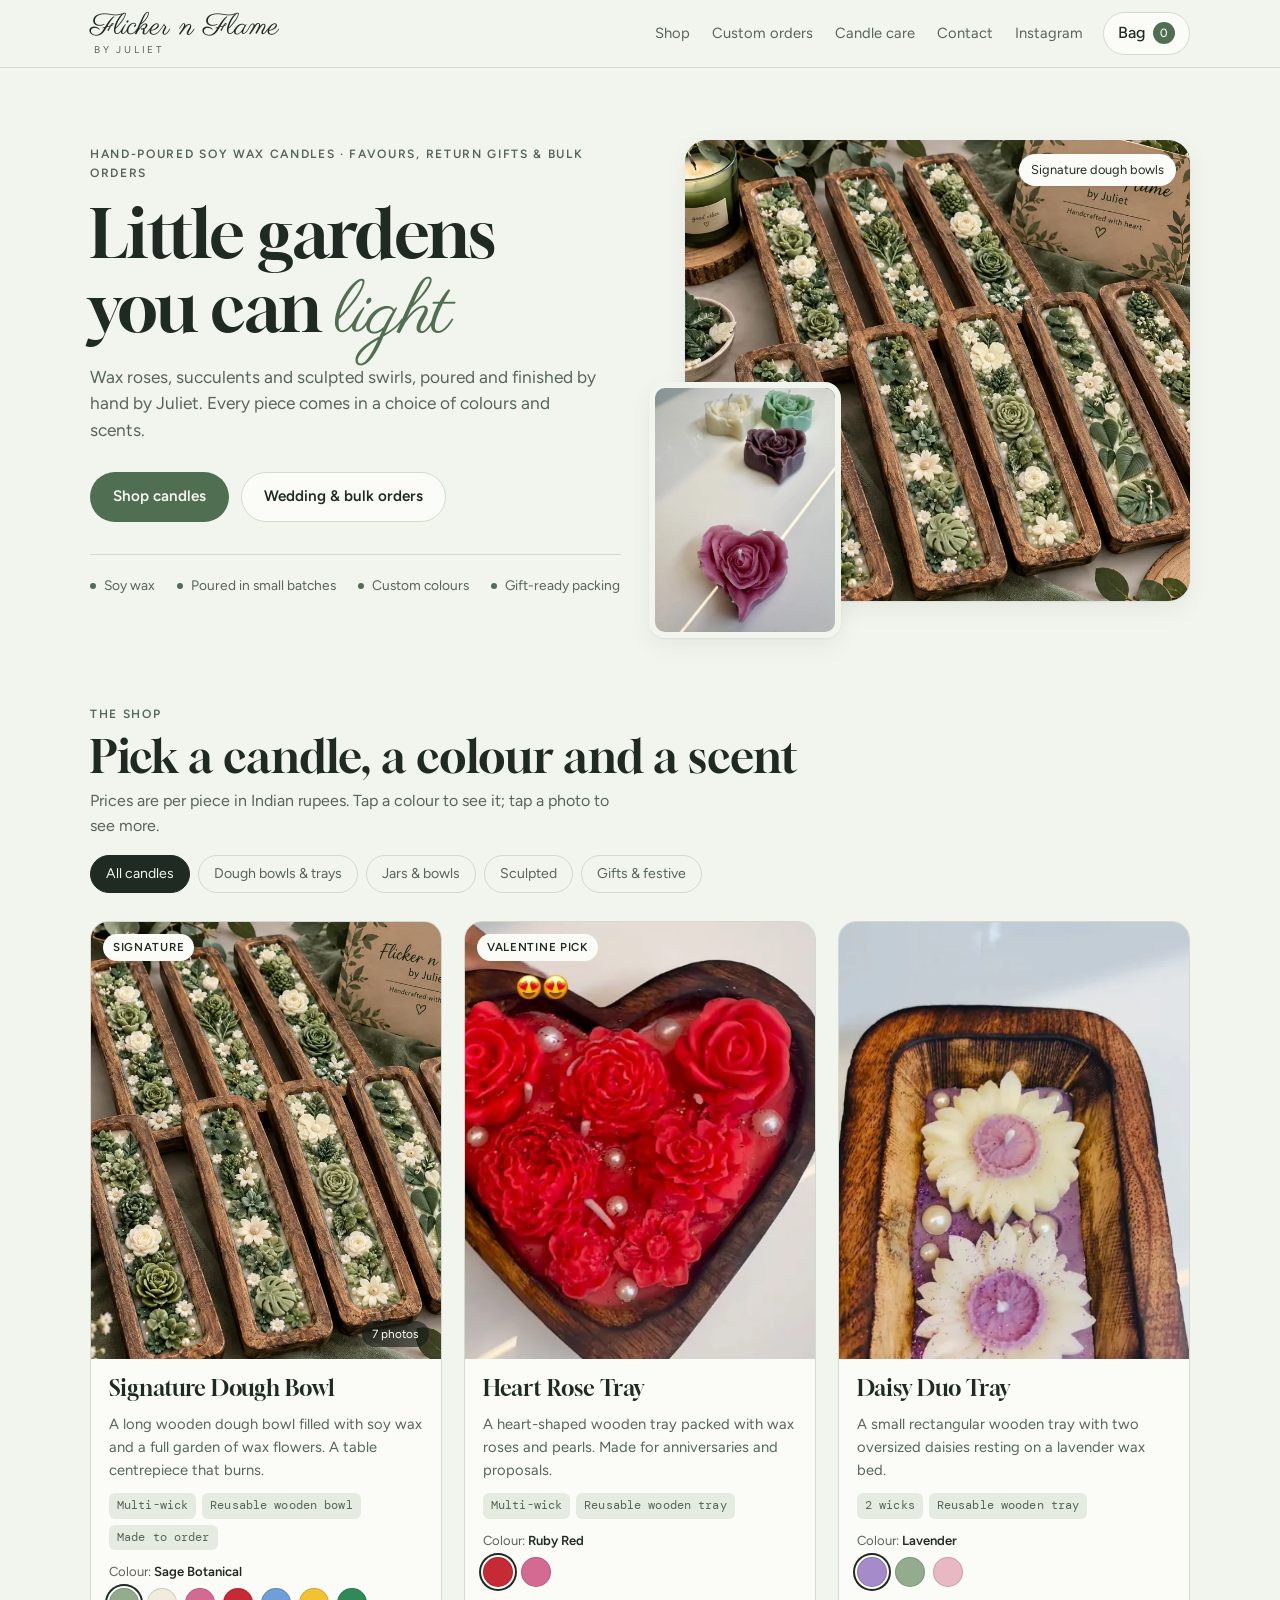
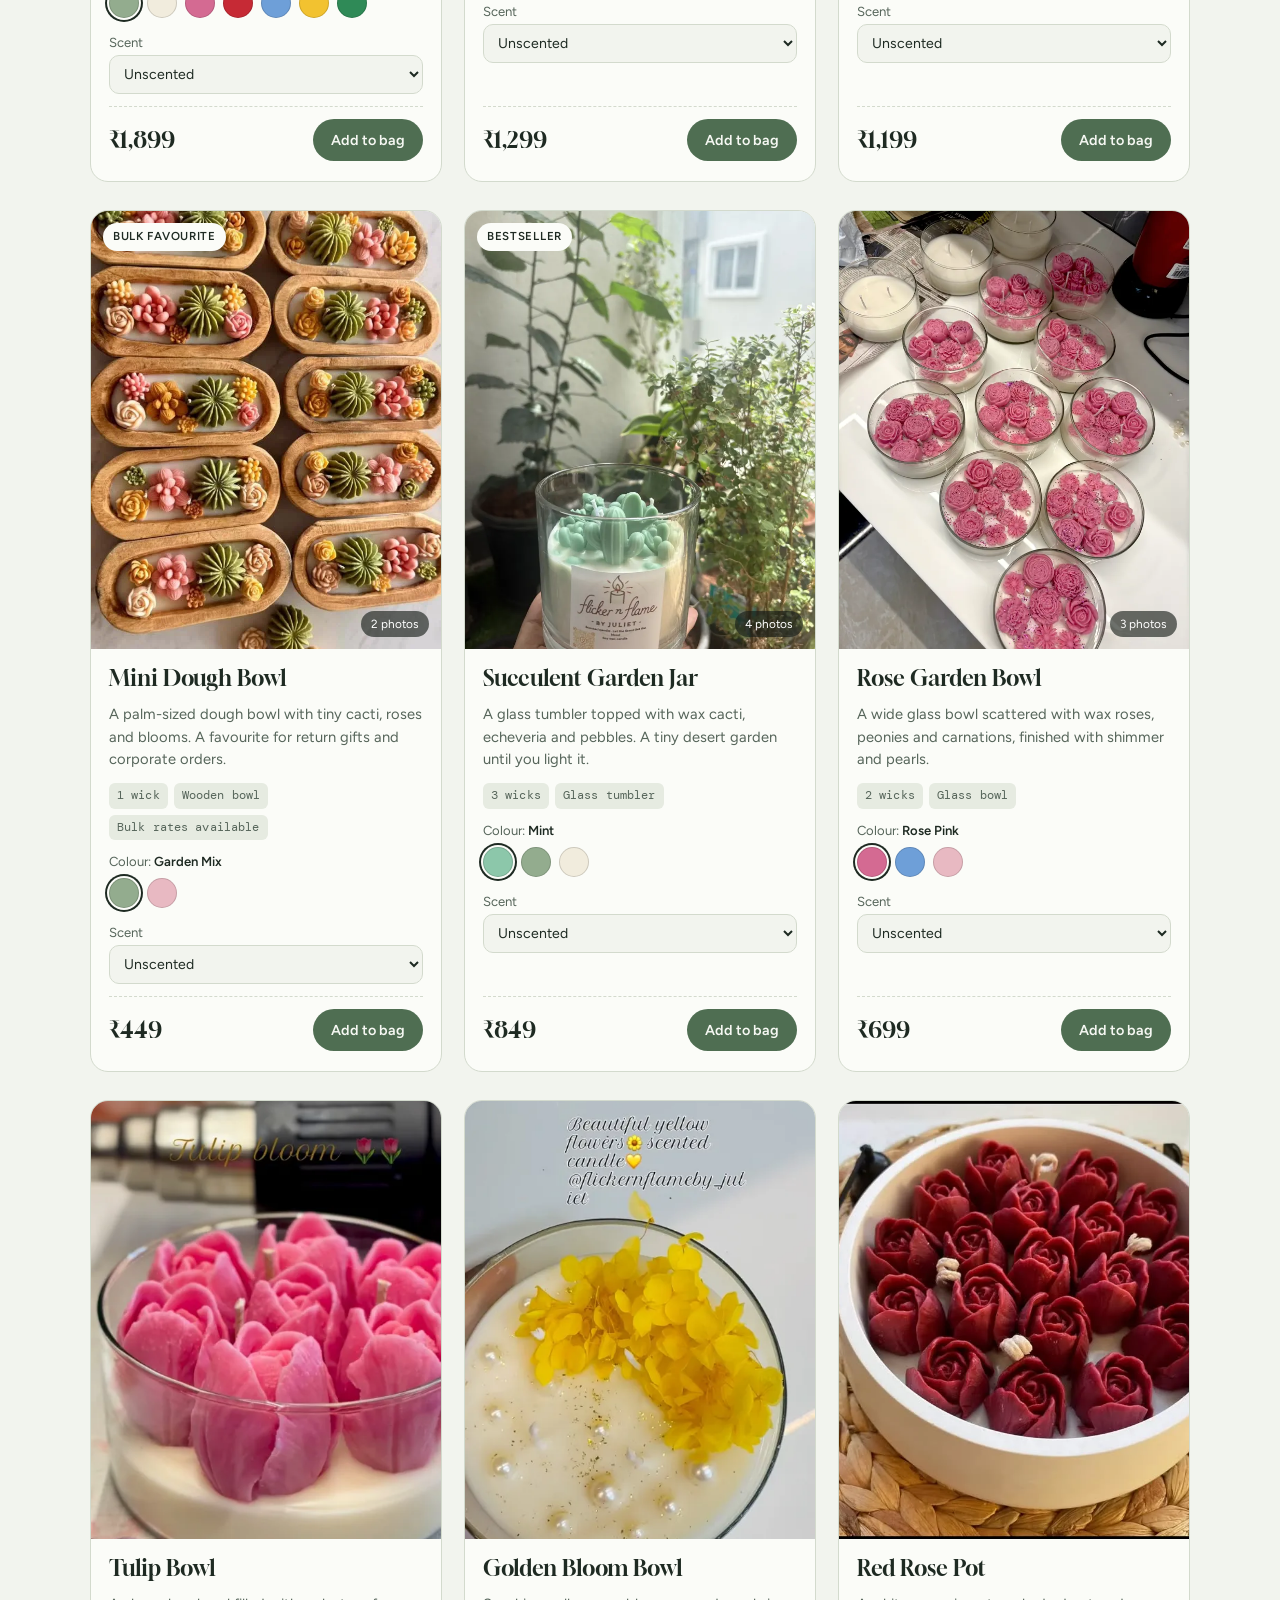
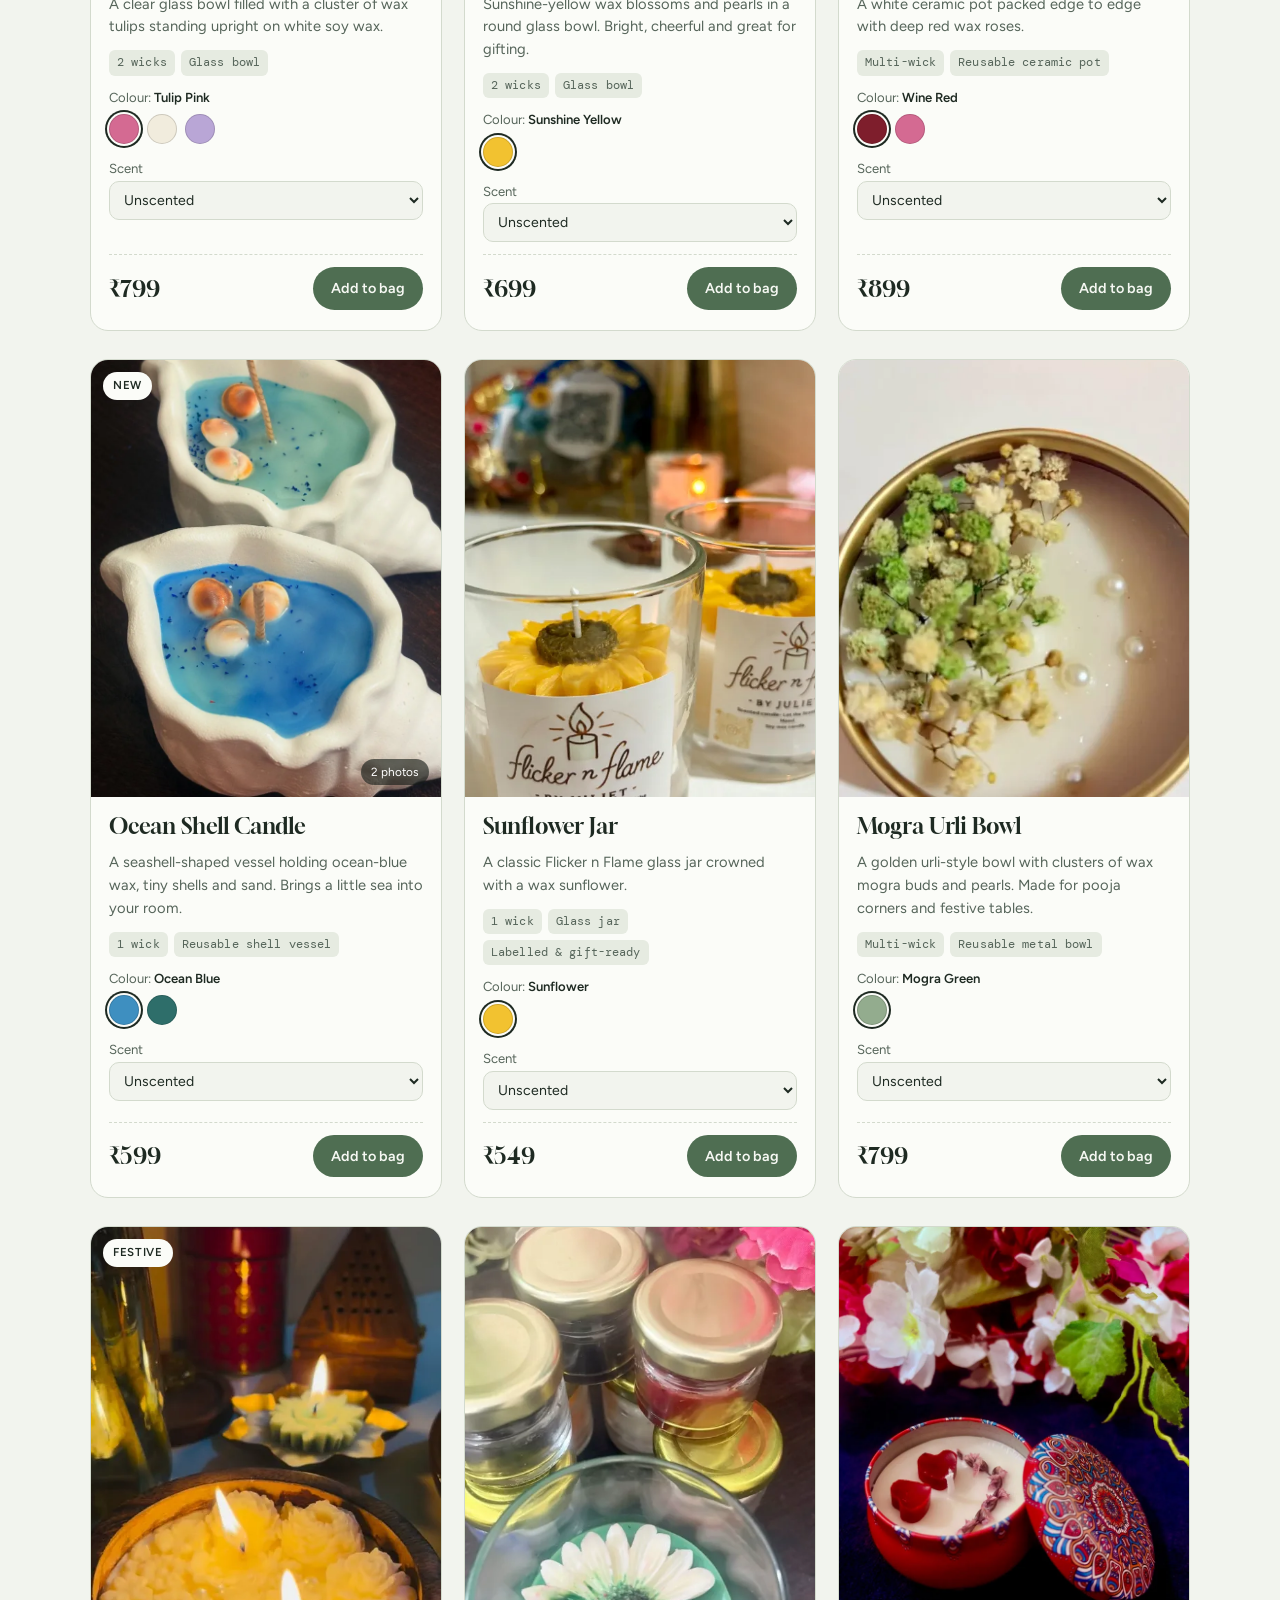
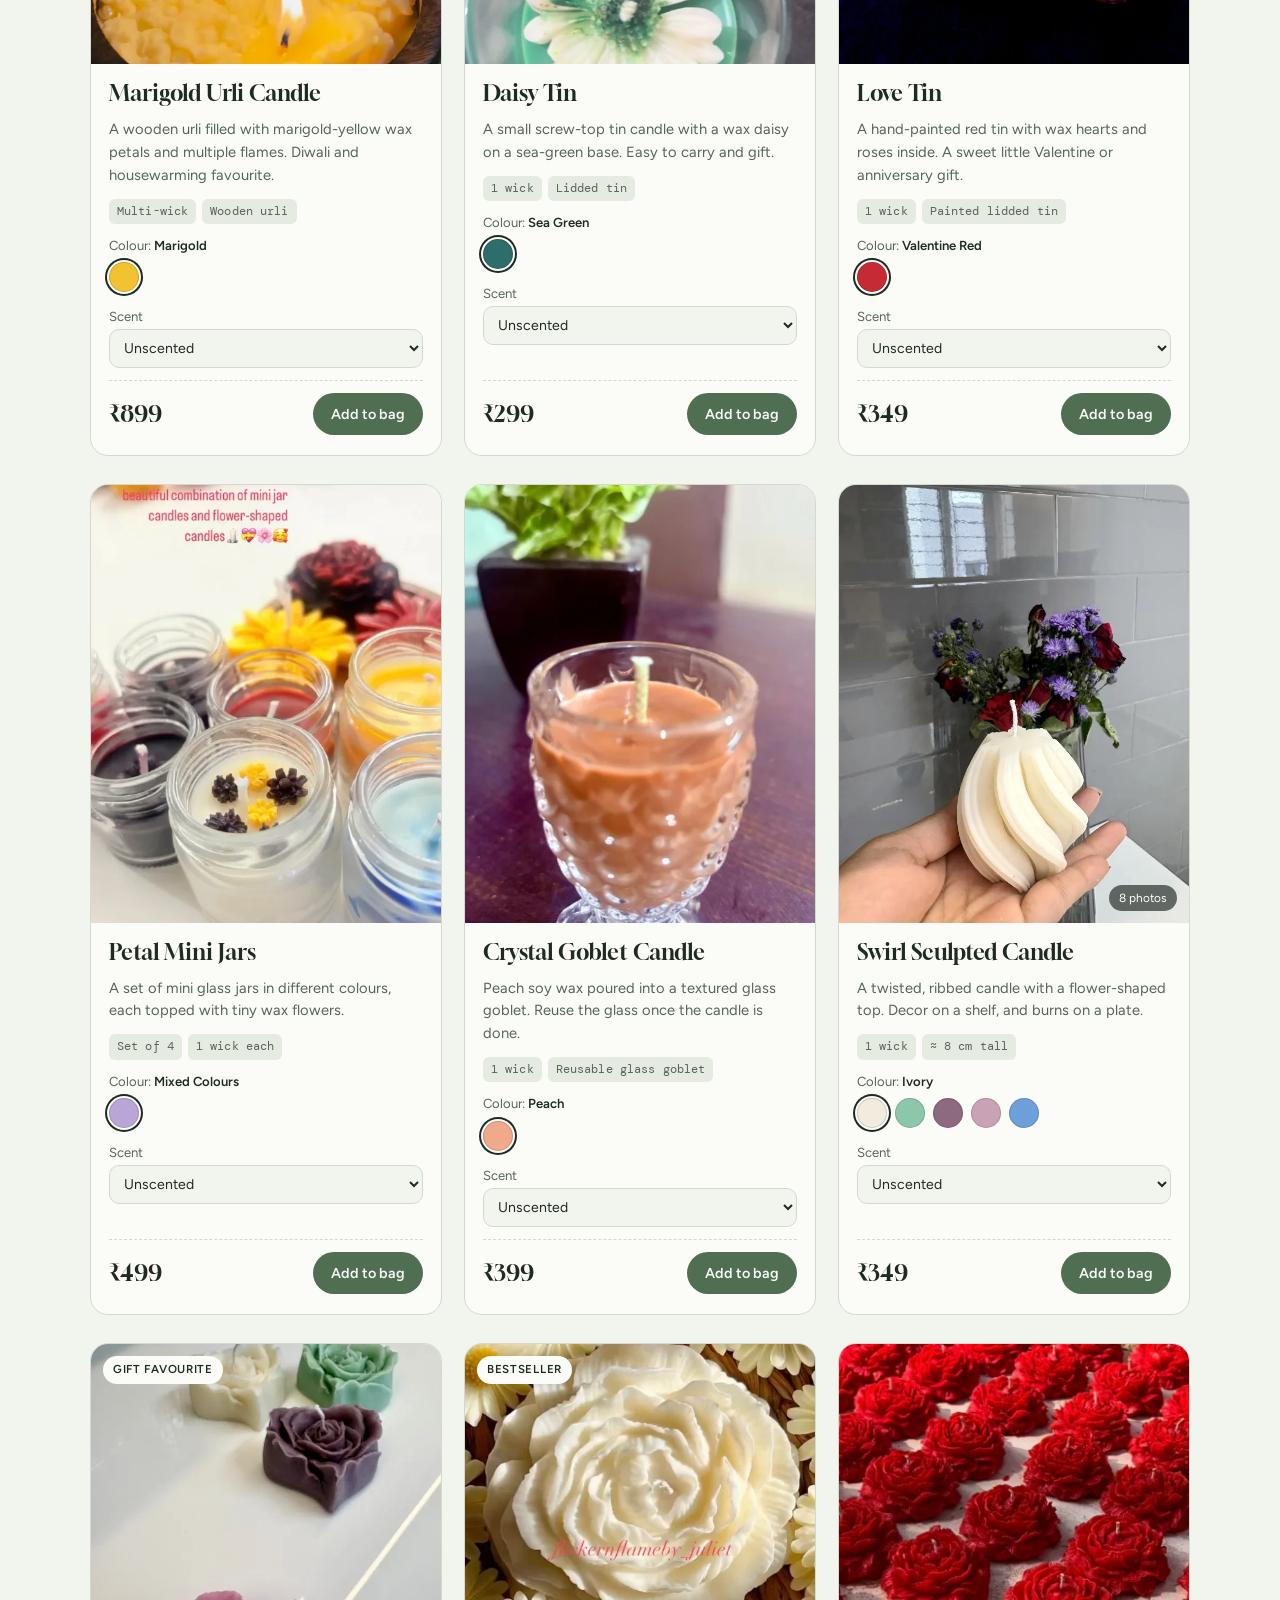
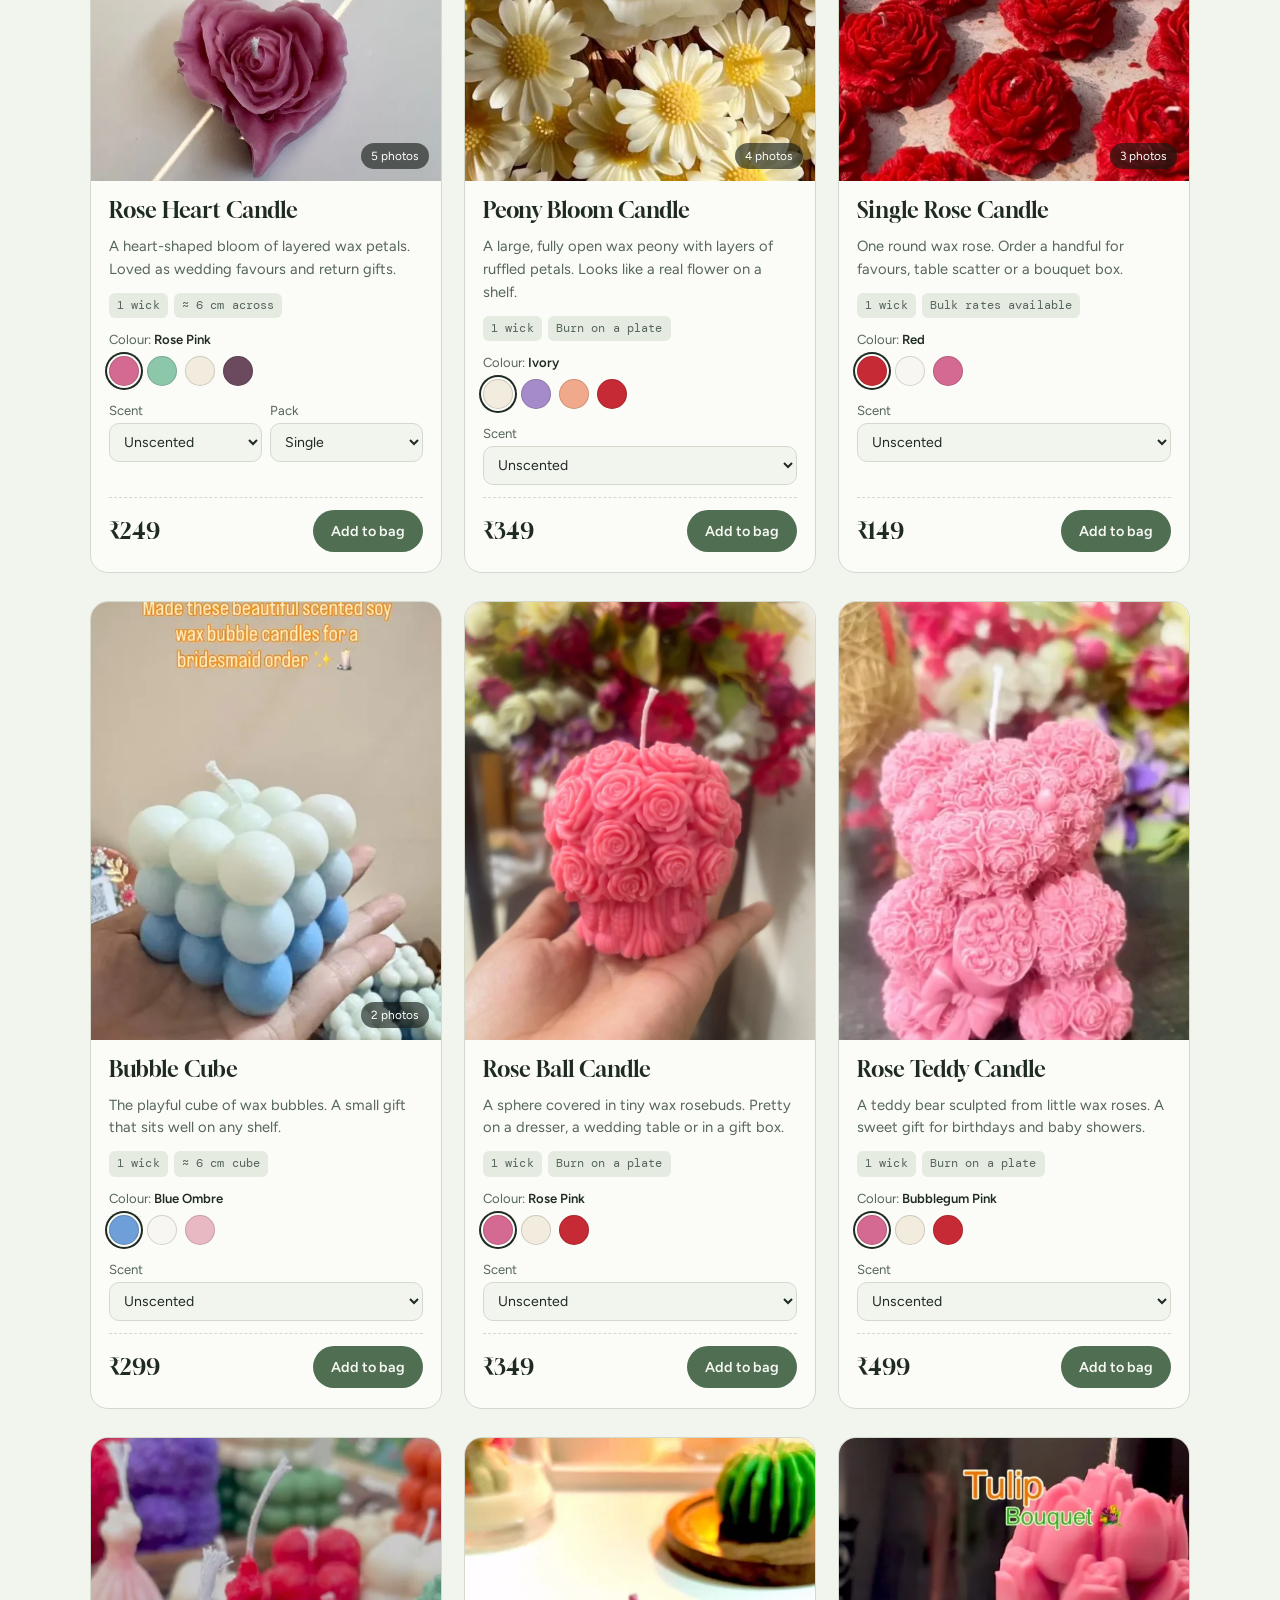
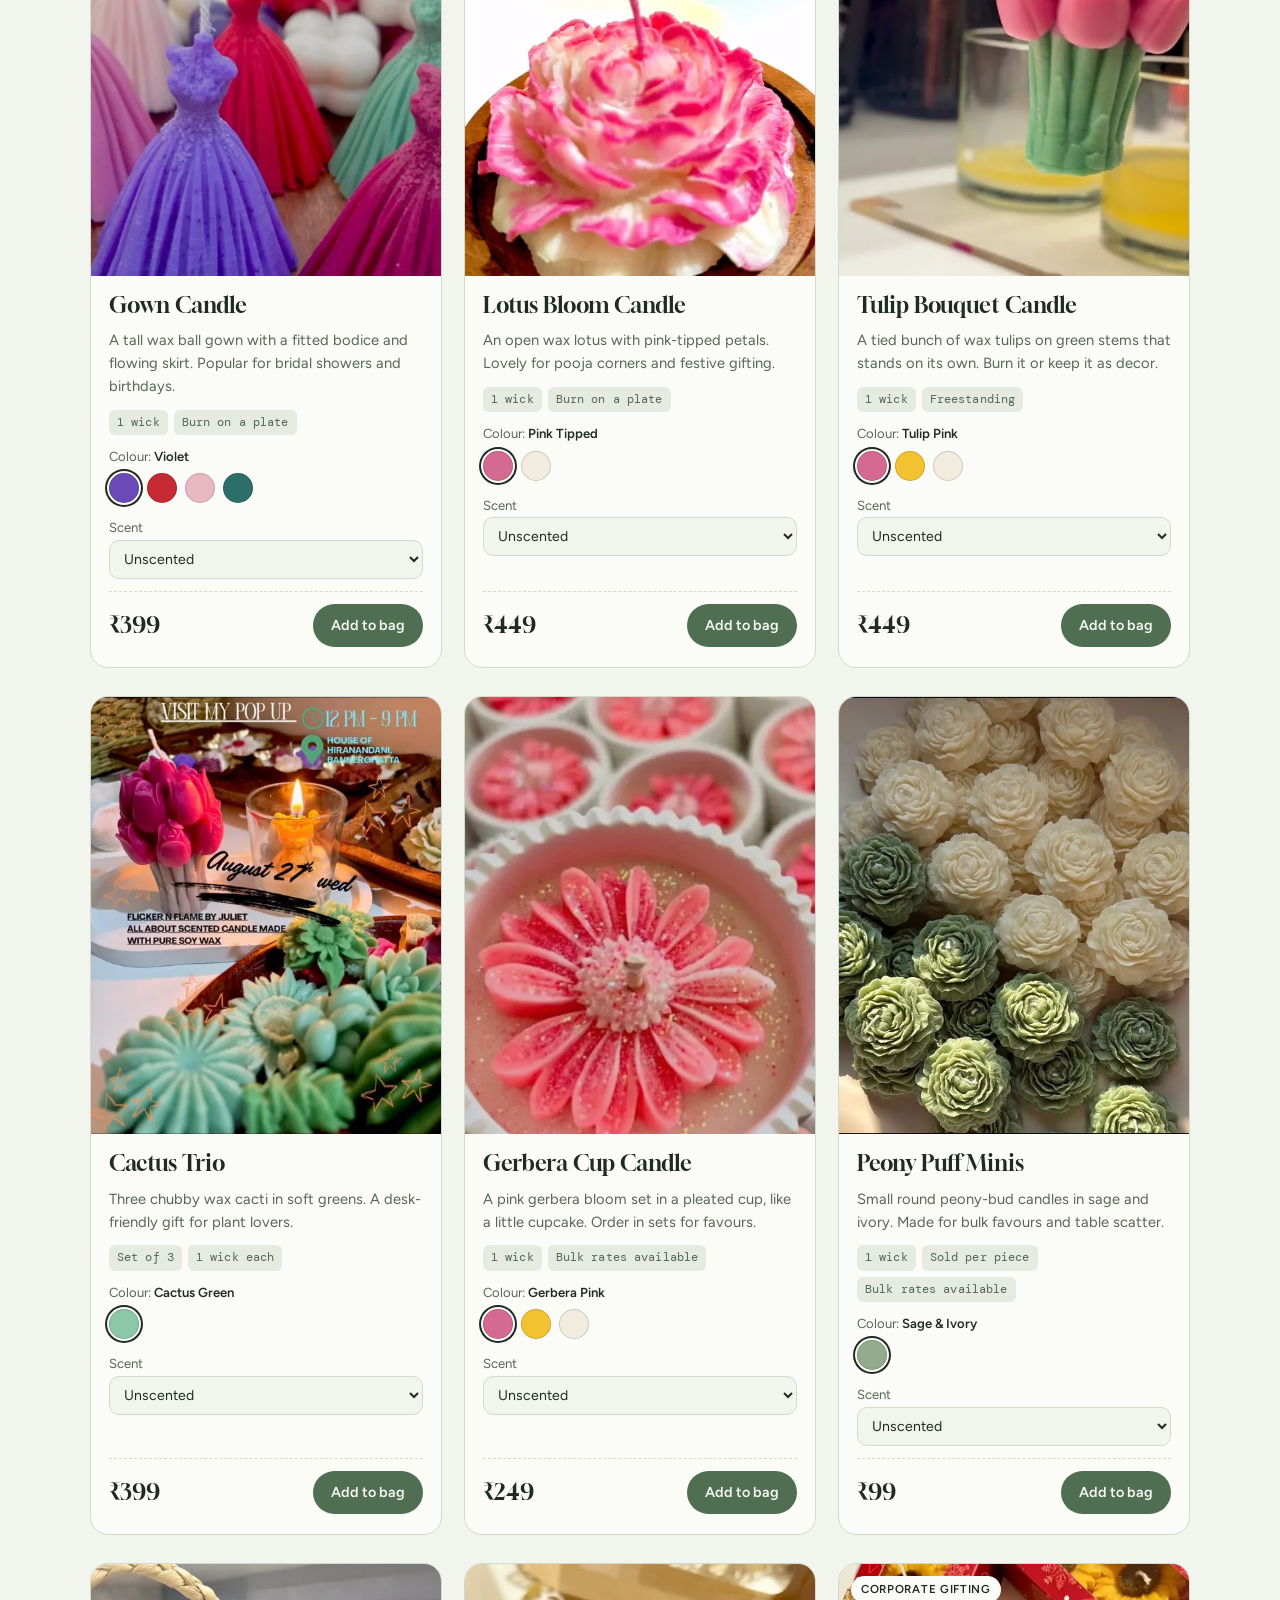
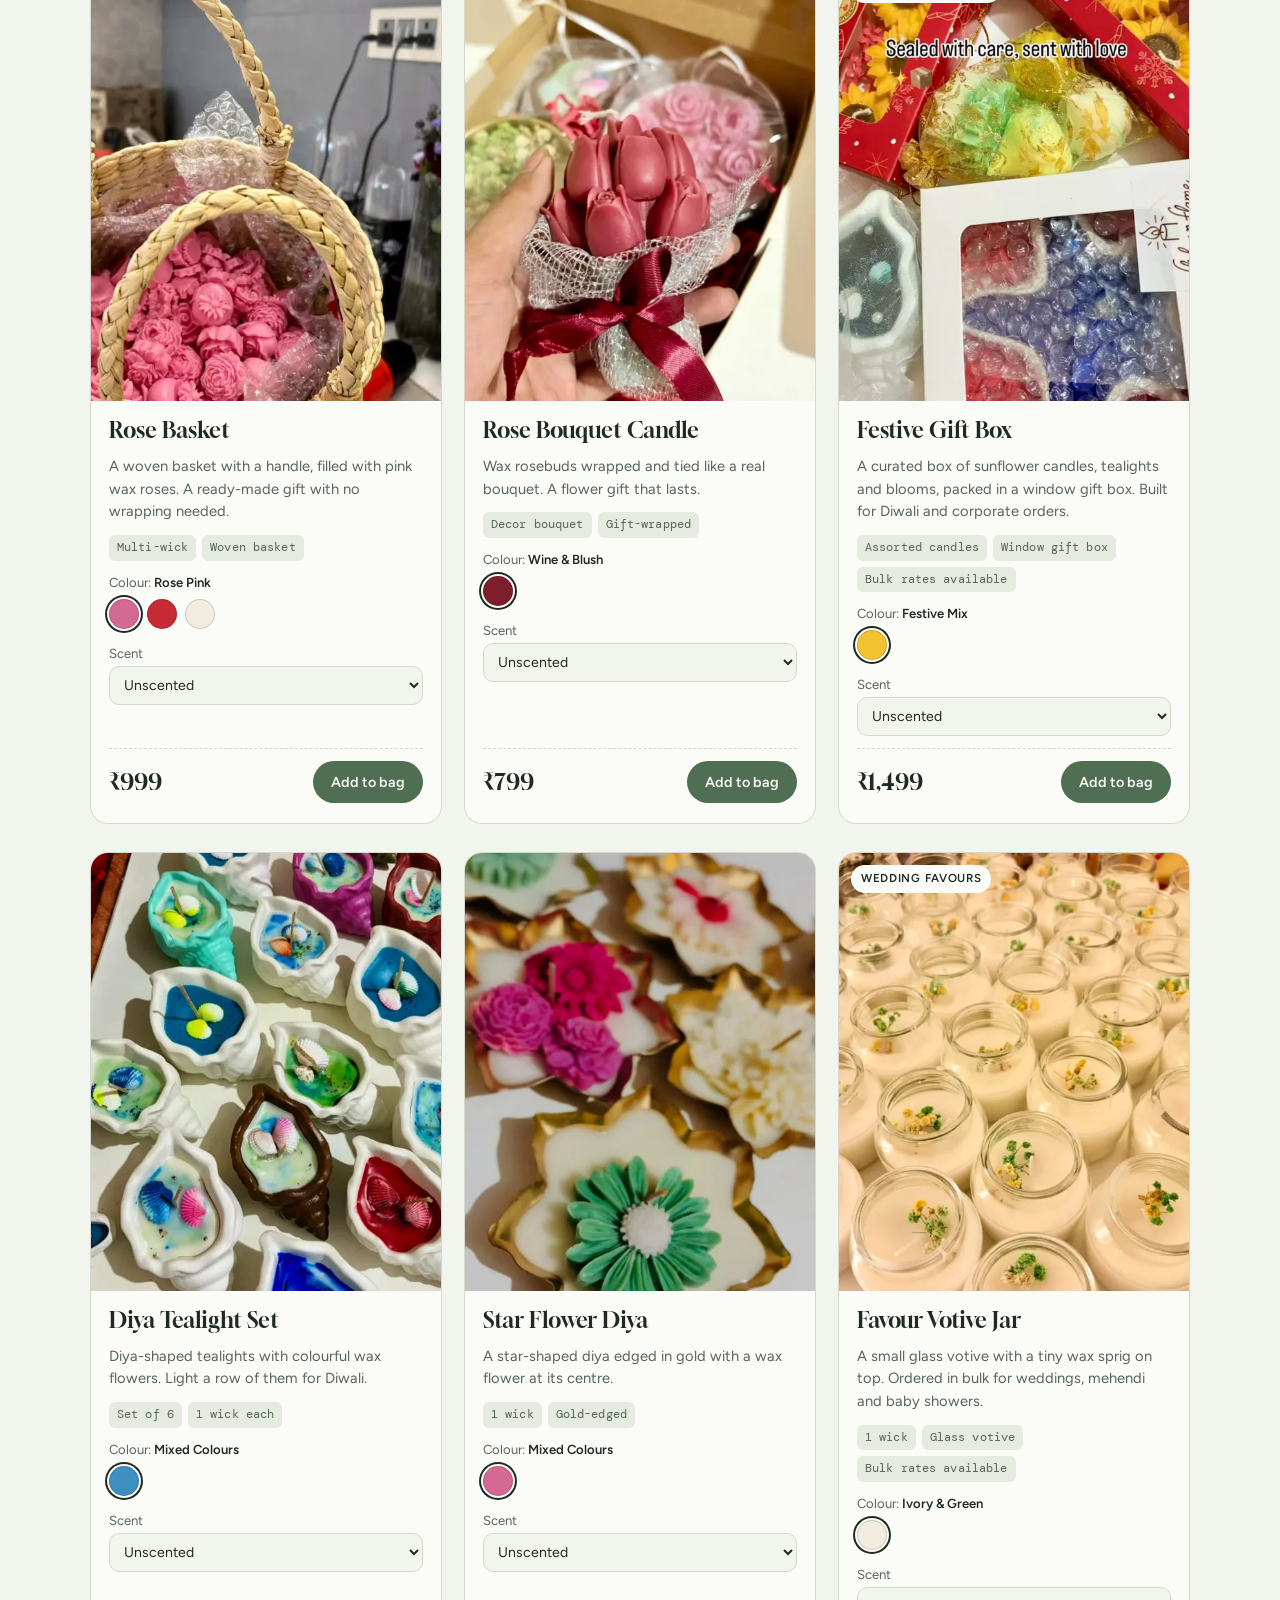
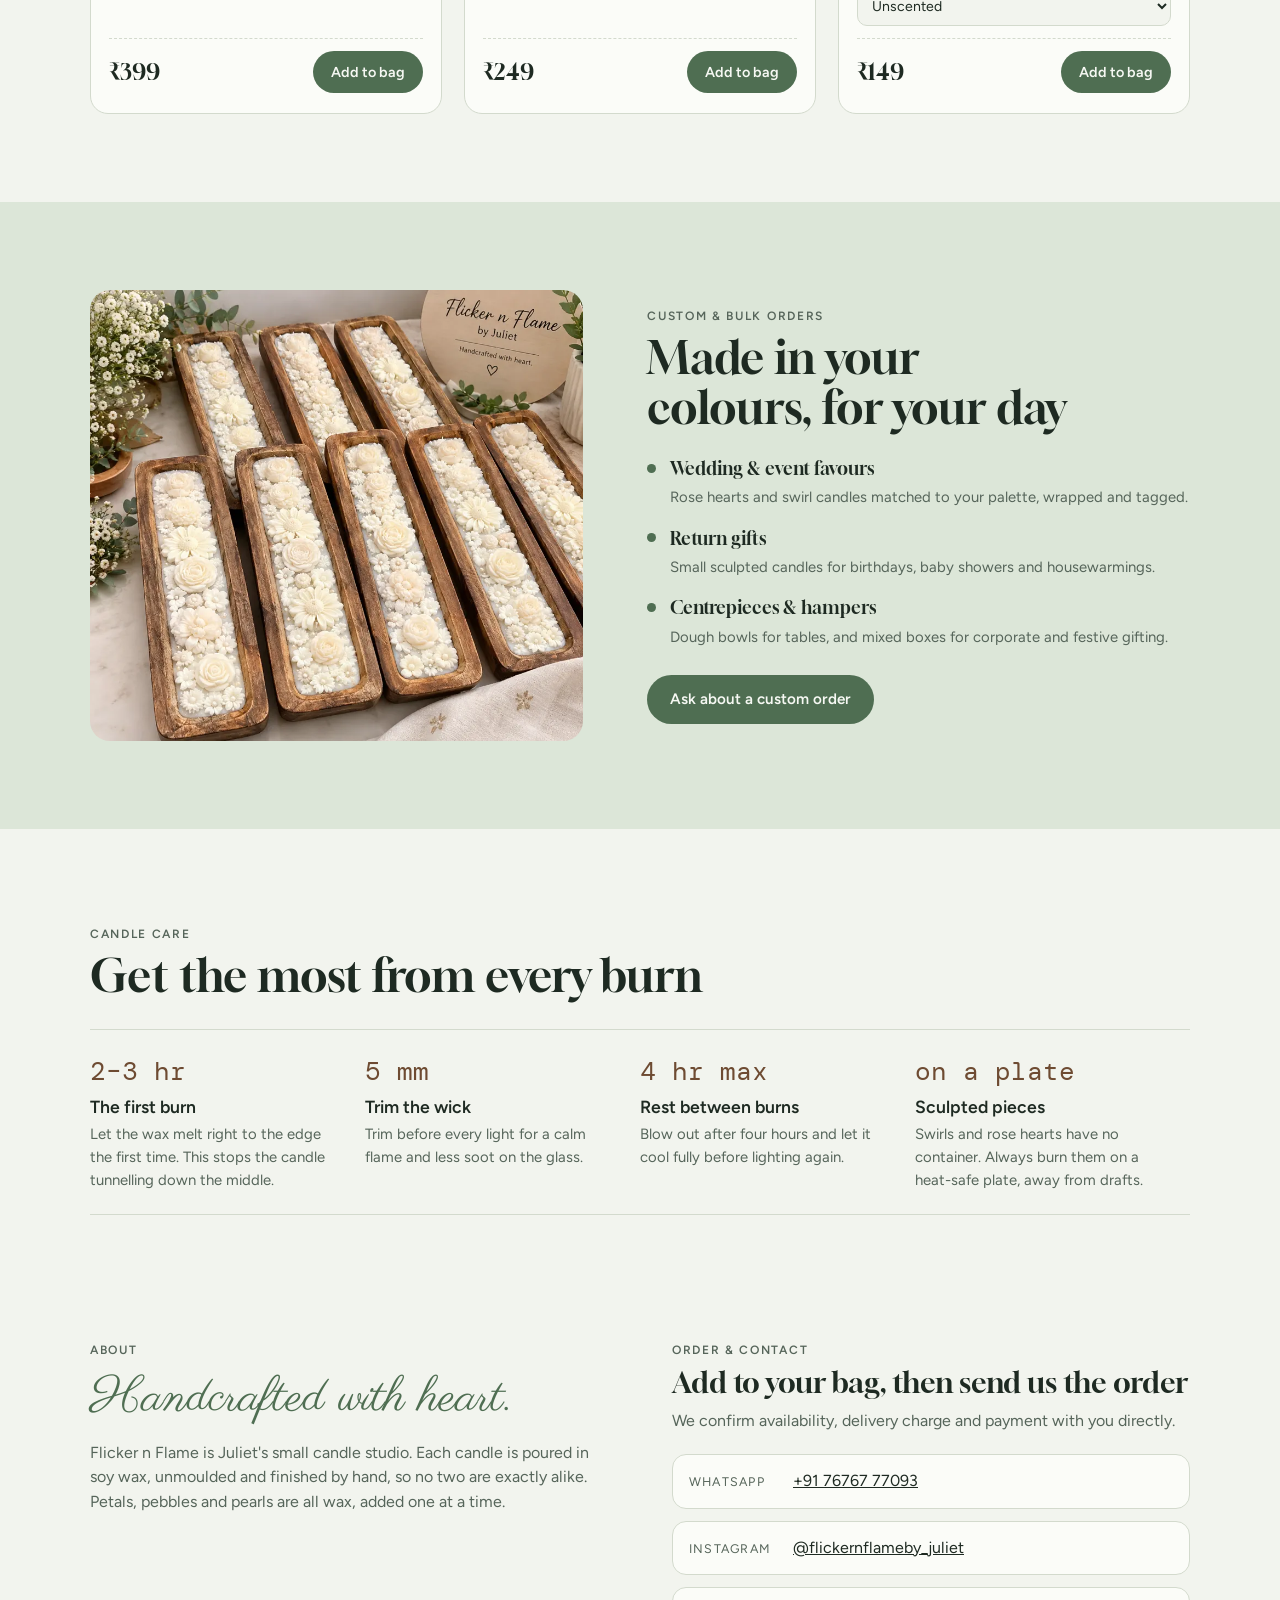
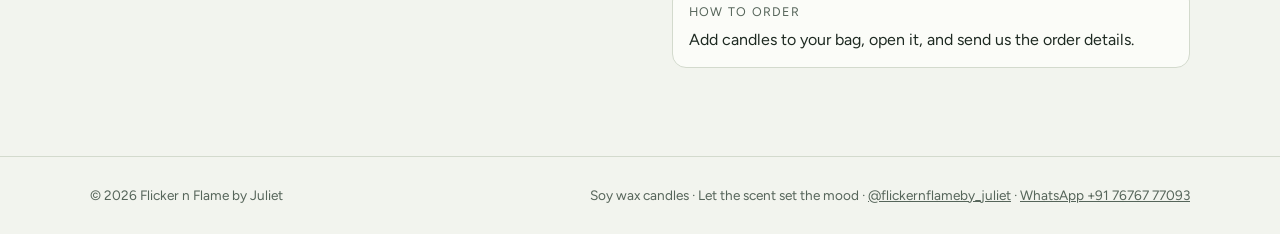
==== commit 951277cc: "Add 31 Instagram designs: 36 candles with colours and prices Adds dough trays, jars, sculpted pieces" ====
--- a/index.html
+++ b/index.html
@@ -303,41 +303,205 @@
 const SCENTS = ["Unscented","Lavender","Vanilla","Jasmine","Sandalwood","Rose","Lemongrass"];
 const C = { // colour swatches
   ivory:"#F1ECDD", sage:"#93AC8E", mint:"#8CC7AA", rose:"#D46A92", blush:"#E8B9C2",
-  plum:"#6B4A5E", mauve:"#8E6A80", lilac:"#B9A6D6", sky:"#6E9FD8"
+  plum:"#6B4A5E", mauve:"#8E6A80", lilac:"#B9A6D6", sky:"#6E9FD8", red:"#C62A35",
+  wine:"#7E1E2C", yellow:"#F2C230", peach:"#F0A98A", ocean:"#3E8FC0", teal:"#2E6E6A",
+  emerald:"#2F8A57", violet:"#6A4BB5", white:"#F7F6F2", lavender:"#A58BC9"
 };
 
-/* Prices in ₹. img = photo shown for that colour (from /img). art = illustration for candles without photos yet. */
+/* Prices in ₹. img = photo for that colour (from /img). Colours without a photo show the nearest photo with a note. */
 const PRODUCTS = [
-  { id:"dough-bowl", name:"Botanical Dough Bowl", cat:"dough", badge:"Signature", price:1899,
-    desc:"A wooden dough bowl filled with soy wax and a garden of wax roses, succulents, daisies and pearls. A centrepiece that burns.",
-    specs:["3 wicks","≈ 40 hr burn","Reusable wooden bowl"],
-    colours:[{n:"Sage Botanical",h:C.sage,img:"botanical-bowl"},{n:"Ivory Bloom",h:C.ivory,img:"ivory-bowl"}],
-    gallery:["botanical-bowl","ivory-bowl"] },
+  /* ---------- Dough bowls & trays ---------- */
+  { id:"dough-bowl", name:"Signature Dough Bowl", cat:"dough", badge:"Signature", price:1899,
+    desc:"A long wooden dough bowl filled with soy wax and a full garden of wax flowers. A table centrepiece that burns.",
+    specs:["Multi-wick","Reusable wooden bowl","Made to order"],
+    colours:[{n:"Sage Botanical",h:C.sage,img:"botanical-bowl"},{n:"Ivory Bloom",h:C.ivory,img:"ivory-bowl"},{n:"Pink Rose",h:C.rose,img:"ig-32"},
+             {n:"Red Rose",h:C.red,img:"ig-104"},{n:"Blue Daisy",h:C.sky,img:"ig-18"},{n:"Rainbow Bloom",h:C.yellow,img:"ig-85"},{n:"Emerald Succulent",h:C.emerald,img:"ig-95"}],
+    gallery:["botanical-bowl","ivory-bowl","ig-32","ig-104","ig-18","ig-85","ig-95"] },
+  { id:"heart-tray", name:"Heart Rose Tray", cat:"dough", badge:"Valentine pick", price:1299,
+    desc:"A heart-shaped wooden tray packed with wax roses and pearls. Made for anniversaries and proposals.",
+    specs:["Multi-wick","Reusable wooden tray"],
+    colours:[{n:"Ruby Red",h:C.red,img:"ig-17"},{n:"Rose Pink",h:C.rose}],
+    gallery:["ig-17"] },
+  { id:"daisy-tray", name:"Daisy Duo Tray", cat:"dough", price:1199,
+    desc:"A small rectangular wooden tray with two oversized daisies resting on a lavender wax bed.",
+    specs:["2 wicks","Reusable wooden tray"],
+    colours:[{n:"Lavender",h:C.lavender,img:"ig-16"},{n:"Sage",h:C.sage},{n:"Blush",h:C.blush}],
+    gallery:["ig-16"] },
+  { id:"mini-dough", name:"Mini Dough Bowl", cat:"dough", badge:"Bulk favourite", price:449,
+    desc:"A palm-sized dough bowl with tiny cacti, roses and blooms. A favourite for return gifts and corporate orders.",
+    specs:["1 wick","Wooden bowl","Bulk rates available"],
+    colours:[{n:"Garden Mix",h:C.sage,img:"ig-52"},{n:"Pastel Cactus",h:C.blush,img:"ig-54"}],
+    gallery:["ig-52","ig-54"] },
+
+  /* ---------- Jars & bowls ---------- */
   { id:"succulent", name:"Succulent Garden Jar", cat:"jar", badge:"Bestseller", price:849,
     desc:"A glass tumbler topped with wax cacti, echeveria and pebbles. A tiny desert garden until you light it.",
-    specs:["3 wicks","≈ 35 hr burn","Glass tumbler"],
+    specs:["3 wicks","Glass tumbler"],
     colours:[{n:"Mint",h:C.mint,img:"succulent-2"},{n:"Sage",h:C.sage},{n:"Ivory",h:C.ivory}],
     gallery:["succulent-2","succulent-1","succulent-4","succulent-3"] },
   { id:"rose-garden", name:"Rose Garden Bowl", cat:"jar", price:699,
     desc:"A wide glass bowl scattered with wax roses, peonies and carnations, finished with shimmer and pearls.",
-    specs:["2 wicks","≈ 25 hr burn","Glass bowl"],
-    colours:[{n:"Rose Pink",h:C.rose,img:"rose-garden"},{n:"Blush",h:C.blush},{n:"Lilac",h:C.lilac},{n:"Ivory",h:C.ivory}],
-    gallery:["rose-garden"] },
+    specs:["2 wicks","Glass bowl"],
+    colours:[{n:"Rose Pink",h:C.rose,img:"rose-garden"},{n:"Sky Blue",h:C.sky,img:"ig-19"},{n:"Blush Peony",h:C.blush,img:"ig-62"}],
+    gallery:["rose-garden","ig-19","ig-62"] },
+  { id:"tulip-bowl", name:"Tulip Bowl", cat:"jar", price:799,
+    desc:"A clear glass bowl filled with a cluster of wax tulips standing upright on white soy wax.",
+    specs:["2 wicks","Glass bowl"],
+    colours:[{n:"Tulip Pink",h:C.rose,img:"ig-23"},{n:"Ivory",h:C.ivory},{n:"Lilac",h:C.lilac}],
+    gallery:["ig-23"] },
+  { id:"golden-bowl", name:"Golden Bloom Bowl", cat:"jar", price:699,
+    desc:"Sunshine-yellow wax blossoms and pearls in a round glass bowl. Bright, cheerful and great for gifting.",
+    specs:["2 wicks","Glass bowl"],
+    colours:[{n:"Sunshine Yellow",h:C.yellow,img:"ig-20"}],
+    gallery:["ig-20"] },
+  { id:"red-rose-pot", name:"Red Rose Pot", cat:"jar", price:899,
+    desc:"A white ceramic pot packed edge to edge with deep red wax roses.",
+    specs:["Multi-wick","Reusable ceramic pot"],
+    colours:[{n:"Wine Red",h:C.wine,img:"ig-50"},{n:"Rose Pink",h:C.rose}],
+    gallery:["ig-50"] },
+  { id:"ocean-shell", name:"Ocean Shell Candle", cat:"jar", badge:"New", price:599,
+    desc:"A seashell-shaped vessel holding ocean-blue wax, tiny shells and sand. Brings a little sea into your room.",
+    specs:["1 wick","Reusable shell vessel"],
+    colours:[{n:"Ocean Blue",h:C.ocean,img:"ig-117"},{n:"Deep Sea Teal",h:C.teal,img:"ig-3"}],
+    gallery:["ig-117","ig-3"] },
+  { id:"sunflower-jar", name:"Sunflower Jar", cat:"jar", price:549,
+    desc:"A classic Flicker n Flame glass jar crowned with a wax sunflower.",
+    specs:["1 wick","Glass jar","Labelled & gift-ready"],
+    colours:[{n:"Sunflower",h:C.yellow,img:"ig-64"}],
+    gallery:["ig-64"] },
+  { id:"mogra-urli", name:"Mogra Urli Bowl", cat:"jar", price:799,
+    desc:"A golden urli-style bowl with clusters of wax mogra buds and pearls. Made for pooja corners and festive tables.",
+    specs:["Multi-wick","Reusable metal bowl"],
+    colours:[{n:"Mogra Green",h:C.sage,img:"ig-60"}],
+    gallery:["ig-60"] },
+  { id:"marigold-urli", name:"Marigold Urli Candle", cat:"festive", badge:"Festive", price:899,
+    desc:"A wooden urli filled with marigold-yellow wax petals and multiple flames. Diwali and housewarming favourite.",
+    specs:["Multi-wick","Wooden urli"],
+    colours:[{n:"Marigold",h:C.yellow,img:"ig-65"}],
+    gallery:["ig-65"] },
+  { id:"daisy-tin", name:"Daisy Tin", cat:"jar", price:299,
+    desc:"A small screw-top tin candle with a wax daisy on a sea-green base. Easy to carry and gift.",
+    specs:["1 wick","Lidded tin"],
+    colours:[{n:"Sea Green",h:C.teal,img:"ig-133"}],
+    gallery:["ig-133"] },
+  { id:"love-tin", name:"Love Tin", cat:"festive", price:349,
+    desc:"A hand-painted red tin with wax hearts and roses inside. A sweet little Valentine or anniversary gift.",
+    specs:["1 wick","Painted lidded tin"],
+    colours:[{n:"Valentine Red",h:C.red,img:"ig-161"}],
+    gallery:["ig-161"] },
+  { id:"petal-jars", name:"Petal Mini Jars", cat:"jar", price:499,
+    desc:"A set of mini glass jars in different colours, each topped with tiny wax flowers.",
+    specs:["Set of 4","1 wick each"],
+    colours:[{n:"Mixed Colours",h:C.lilac,img:"ig-148"}],
+    gallery:["ig-148"] },
+  { id:"goblet", name:"Crystal Goblet Candle", cat:"jar", price:399,
+    desc:"Peach soy wax poured into a textured glass goblet. Reuse the glass once the candle is done.",
+    specs:["1 wick","Reusable glass goblet"],
+    colours:[{n:"Peach",h:C.peach,img:"ig-131"}],
+    gallery:["ig-131"] },
+
+  /* ---------- Sculpted ---------- */
   { id:"swirl", name:"Swirl Sculpted Candle", cat:"sculpted", price:349,
     desc:"A twisted, ribbed candle with a flower-shaped top. Decor on a shelf, and burns on a plate.",
-    specs:["1 wick","≈ 12 hr burn","≈ 8 cm tall"],
+    specs:["1 wick","≈ 8 cm tall"],
     colours:[{n:"Ivory",h:C.ivory,img:"swirl-5"},{n:"Mint",h:C.mint,img:"swirl-4"},{n:"Mauve",h:C.mauve,img:"swirl-6"},{n:"Blush Lilac",h:"#C9A3B5",img:"swirl-8"},{n:"Sky Blue",h:C.sky,img:"swirl-1"}],
     gallery:["swirl-3","swirl-1","swirl-7","swirl-2","swirl-5","swirl-4","swirl-6","swirl-8"] },
   { id:"heart", name:"Rose Heart Candle", cat:"sculpted", badge:"Gift favourite", price:249,
     desc:"A heart-shaped bloom of layered wax petals. Loved as wedding favours and return gifts.",
-    specs:["1 wick","≈ 8 hr burn","≈ 6 cm across"],
+    specs:["1 wick","≈ 6 cm across"],
     pack:[{n:"Single",p:249},{n:"Set of 4, mixed colours",p:899}],
     colours:[{n:"Rose Pink",h:C.rose,img:"heart-5"},{n:"Mint",h:C.mint,img:"heart-4"},{n:"Ivory",h:C.ivory,img:"heart-3"},{n:"Plum",h:C.plum,img:"heart-2"}],
     gallery:["heart-1","heart-2","heart-3","heart-4","heart-5"] },
-
+  { id:"peony", name:"Peony Bloom Candle", cat:"sculpted", badge:"Bestseller", price:349,
+    desc:"A large, fully open wax peony with layers of ruffled petals. Looks like a real flower on a shelf.",
+    specs:["1 wick","Burn on a plate"],
+    colours:[{n:"Ivory",h:C.ivory,img:"ig-149"},{n:"Lavender",h:C.lavender,img:"ig-142"},{n:"Peach",h:C.peach,img:"ig-160"},{n:"Crimson",h:C.red,img:"ig-157"}],
+    gallery:["ig-149","ig-142","ig-160","ig-157"] },
+  { id:"single-rose", name:"Single Rose Candle", cat:"sculpted", price:149,
+    desc:"One round wax rose. Order a handful for favours, table scatter or a bouquet box.",
+    specs:["1 wick","Bulk rates available"],
+    colours:[{n:"Red",h:C.red,img:"ig-145"},{n:"White",h:C.white,img:"ig-146"},{n:"Pink",h:C.rose,img:"ig-159"}],
+    gallery:["ig-145","ig-146","ig-159"] },
+  { id:"bubble", name:"Bubble Cube", cat:"sculpted", price:299,
+    desc:"The playful cube of wax bubbles. A small gift that sits well on any shelf.",
+    specs:["1 wick","≈ 6 cm cube"],
+    colours:[{n:"Blue Ombre",h:C.sky,img:"ig-49"},{n:"Pure White",h:C.white,img:"ig-57"},{n:"Blush",h:C.blush}],
+    gallery:["ig-49","ig-57"] },
+  { id:"rose-ball", name:"Rose Ball Candle", cat:"sculpted", price:349,
+    desc:"A sphere covered in tiny wax rosebuds. Pretty on a dresser, a wedding table or in a gift box.",
+    specs:["1 wick","Burn on a plate"],
+    colours:[{n:"Rose Pink",h:C.rose,img:"ig-120"},{n:"Ivory",h:C.ivory},{n:"Red",h:C.red}],
+    gallery:["ig-120"] },
+  { id:"rose-teddy", name:"Rose Teddy Candle", cat:"sculpted", price:499,
+    desc:"A teddy bear sculpted from little wax roses. A sweet gift for birthdays and baby showers.",
+    specs:["1 wick","Burn on a plate"],
+    colours:[{n:"Bubblegum Pink",h:C.rose,img:"ig-138"},{n:"Ivory",h:C.ivory},{n:"Red",h:C.red}],
+    gallery:["ig-138"] },
+  { id:"gown", name:"Gown Candle", cat:"sculpted", price:399,
+    desc:"A tall wax ball gown with a fitted bodice and flowing skirt. Popular for bridal showers and birthdays.",
+    specs:["1 wick","Burn on a plate"],
+    colours:[{n:"Violet",h:C.violet,img:"ig-122"},{n:"Ruby",h:C.red},{n:"Blush",h:C.blush},{n:"Teal",h:C.teal}],
+    gallery:["ig-122"] },
+  { id:"lotus", name:"Lotus Bloom Candle", cat:"sculpted", price:449,
+    desc:"An open wax lotus with pink-tipped petals. Lovely for pooja corners and festive gifting.",
+    specs:["1 wick","Burn on a plate"],
+    colours:[{n:"Pink Tipped",h:C.rose,img:"ig-111"},{n:"Ivory",h:C.ivory}],
+    gallery:["ig-111"] },
+  { id:"tulip-bouquet", name:"Tulip Bouquet Candle", cat:"sculpted", price:449,
+    desc:"A tied bunch of wax tulips on green stems that stands on its own. Burn it or keep it as decor.",
+    specs:["1 wick","Freestanding"],
+    colours:[{n:"Tulip Pink",h:C.rose,img:"ig-15"},{n:"Yellow",h:C.yellow},{n:"Ivory",h:C.ivory}],
+    gallery:["ig-15"] },
+  { id:"cactus", name:"Cactus Trio", cat:"sculpted", price:399,
+    desc:"Three chubby wax cacti in soft greens. A desk-friendly gift for plant lovers.",
+    specs:["Set of 3","1 wick each"],
+    colours:[{n:"Cactus Green",h:C.mint,img:"ig-109"}],
+    gallery:["ig-109"] },
+  { id:"gerbera", name:"Gerbera Cup Candle", cat:"sculpted", price:249,
+    desc:"A pink gerbera bloom set in a pleated cup, like a little cupcake. Order in sets for favours.",
+    specs:["1 wick","Bulk rates available"],
+    colours:[{n:"Gerbera Pink",h:C.rose,img:"ig-139"},{n:"Yellow",h:C.yellow},{n:"Ivory",h:C.ivory}],
+    gallery:["ig-139"] },
+  { id:"peony-minis", name:"Peony Puff Minis", cat:"sculpted", price:99,
+    desc:"Small round peony-bud candles in sage and ivory. Made for bulk favours and table scatter.",
+    specs:["1 wick","Sold per piece","Bulk rates available"],
+    colours:[{n:"Sage & Ivory",h:C.sage,img:"ig-40"}],
+    gallery:["ig-40"] },
+
+  /* ---------- Gifts & festive ---------- */
+  { id:"rose-basket", name:"Rose Basket", cat:"festive", price:999,
+    desc:"A woven basket with a handle, filled with pink wax roses. A ready-made gift with no wrapping needed.",
+    specs:["Multi-wick","Woven basket"],
+    colours:[{n:"Rose Pink",h:C.rose,img:"ig-7"},{n:"Red",h:C.red},{n:"Ivory",h:C.ivory}],
+    gallery:["ig-7"] },
+  { id:"rose-bouquet", name:"Rose Bouquet Candle", cat:"festive", price:799,
+    desc:"Wax rosebuds wrapped and tied like a real bouquet. A flower gift that lasts.",
+    specs:["Decor bouquet","Gift-wrapped"],
+    colours:[{n:"Wine & Blush",h:C.wine,img:"ig-61"}],
+    gallery:["ig-61"] },
+  { id:"gift-box", name:"Festive Gift Box", cat:"festive", badge:"Corporate gifting", price:1499,
+    desc:"A curated box of sunflower candles, tealights and blooms, packed in a window gift box. Built for Diwali and corporate orders.",
+    specs:["Assorted candles","Window gift box","Bulk rates available"],
+    colours:[{n:"Festive Mix",h:C.yellow,img:"ig-73"}],
+    gallery:["ig-73"] },
+  { id:"diya", name:"Diya Tealight Set", cat:"festive", price:399,
+    desc:"Diya-shaped tealights with colourful wax flowers. Light a row of them for Diwali.",
+    specs:["Set of 6","1 wick each"],
+    colours:[{n:"Mixed Colours",h:C.ocean,img:"ig-98"}],
+    gallery:["ig-98"] },
+  { id:"star-diya", name:"Star Flower Diya", cat:"festive", price:249,
+    desc:"A star-shaped diya edged in gold with a wax flower at its centre.",
+    specs:["1 wick","Gold-edged"],
+    colours:[{n:"Mixed Colours",h:C.rose,img:"ig-96"}],
+    gallery:["ig-96"] },
+  { id:"votive", name:"Favour Votive Jar", cat:"festive", badge:"Wedding favours", price:149,
+    desc:"A small glass votive with a tiny wax sprig on top. Ordered in bulk for weddings, mehendi and baby showers.",
+    specs:["1 wick","Glass votive","Bulk rates available"],
+    colours:[{n:"Ivory & Green",h:C.ivory,img:"ig-38"}],
+    gallery:["ig-38"] }
 ];
 
-const CATS = [["all","All candles"],["dough","Dough bowls"],["jar","Jars & bowls"],["sculpted","Sculpted"]];
+const CATS = [["all","All candles"],["dough","Dough bowls & trays"],["jar","Jars & bowls"],["sculpted","Sculpted"],["festive","Gifts & festive"]];
 
 /* ---------- illustrations ---------- */
 function shade(hex,amt){const n=parseInt(hex.slice(1),16);let r=n>>16,g=n>>8&255,b=n&255;
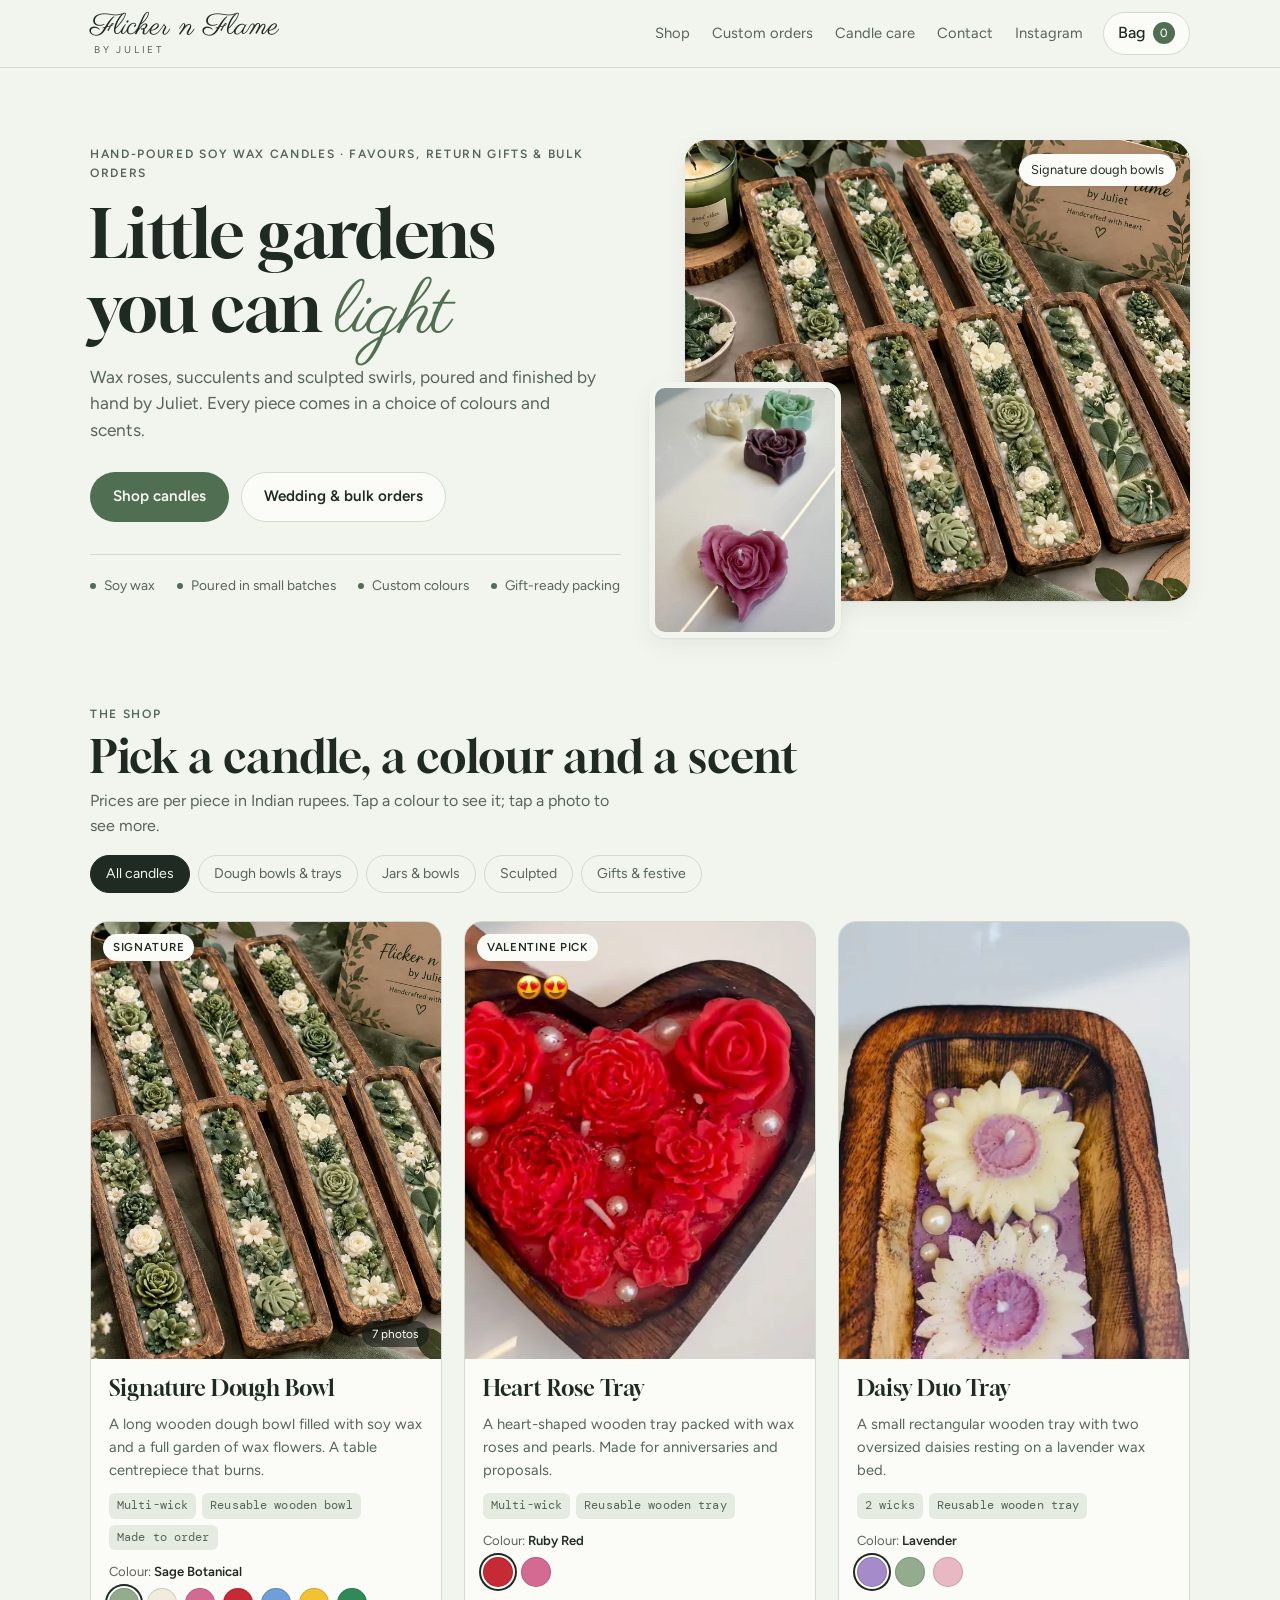
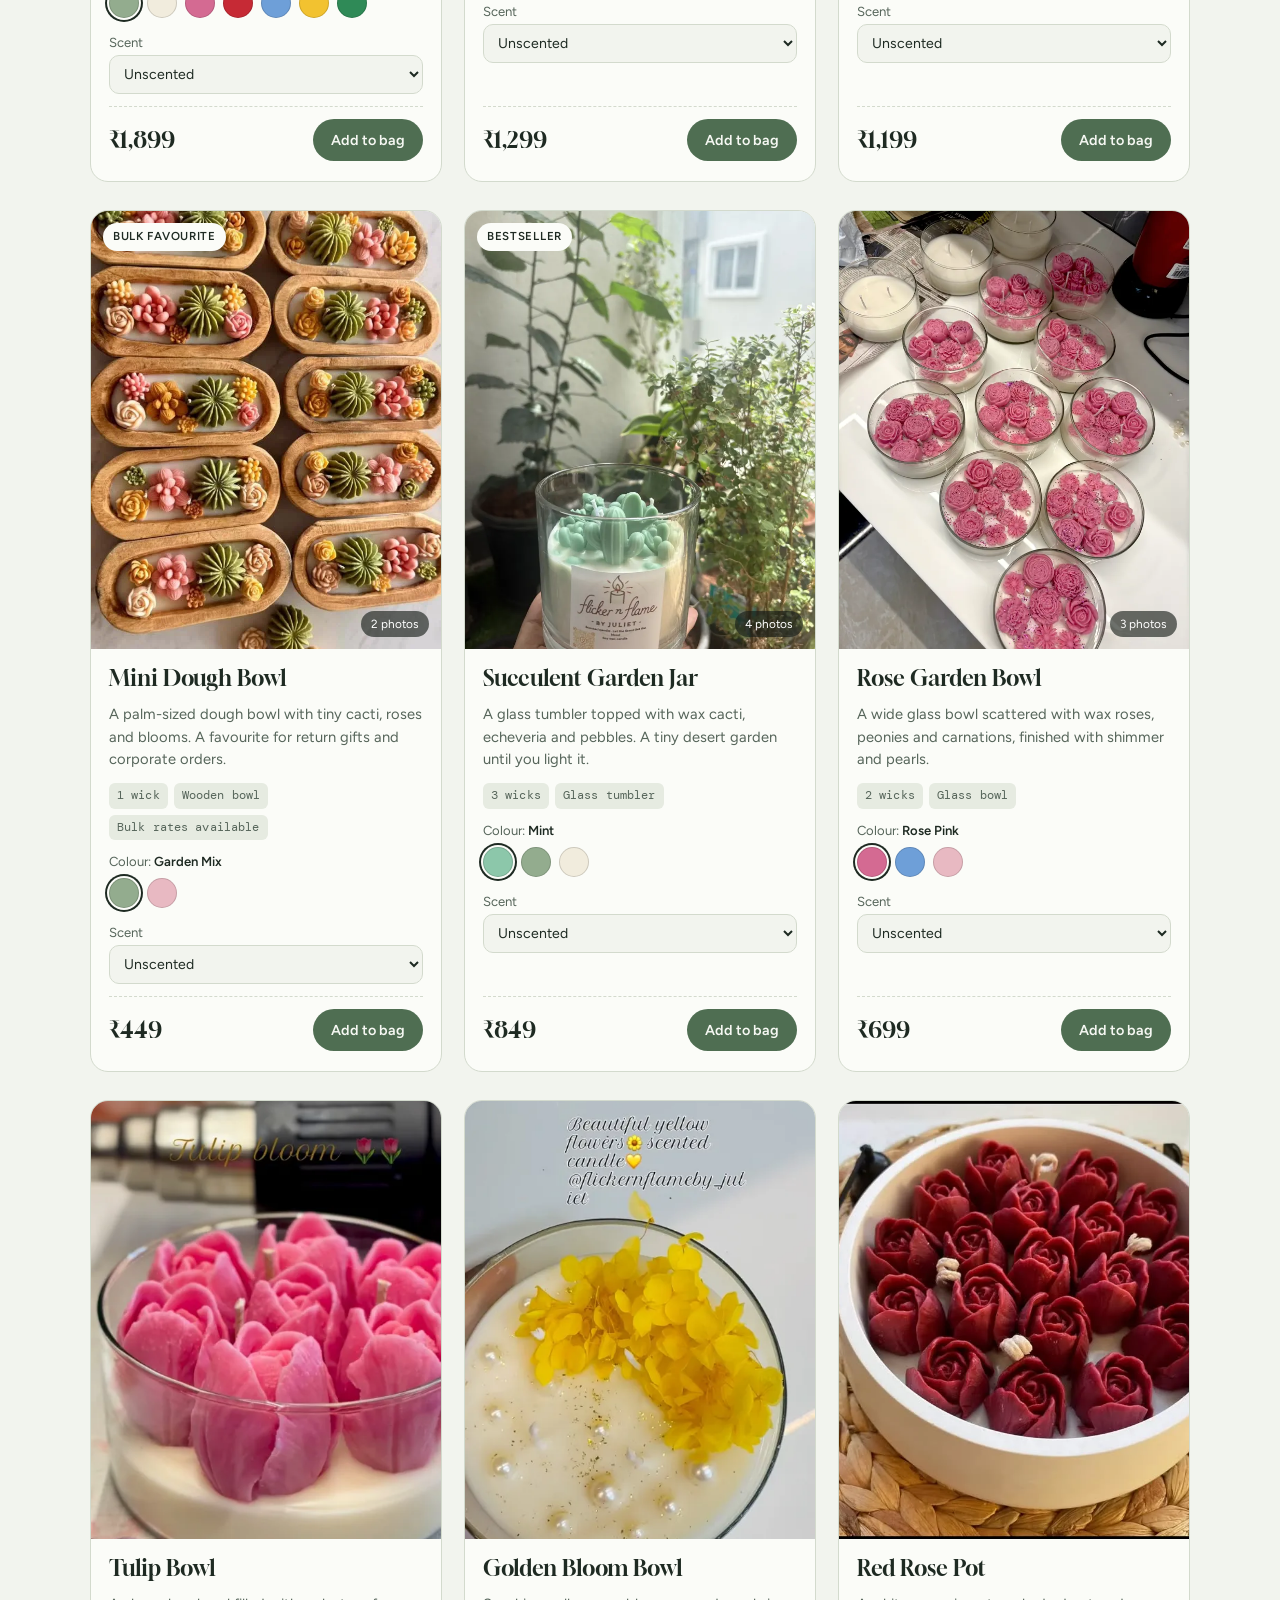
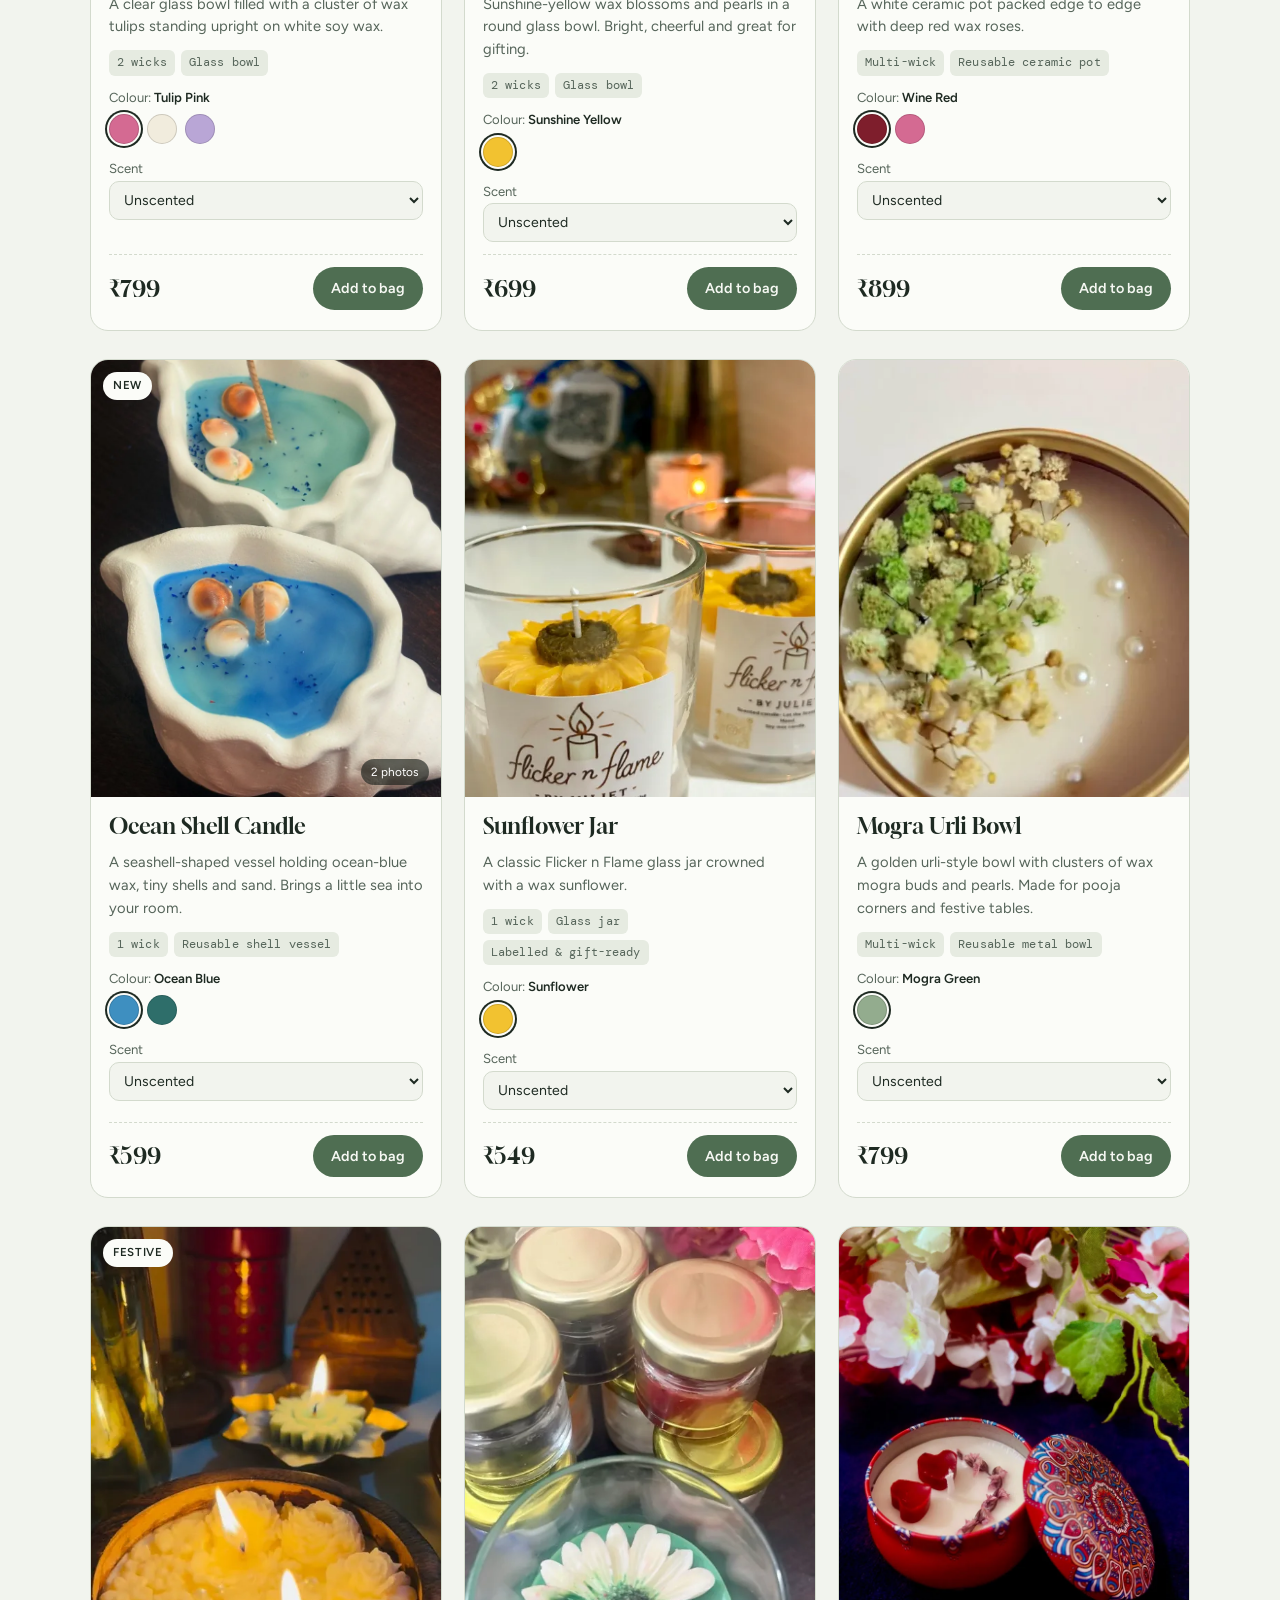
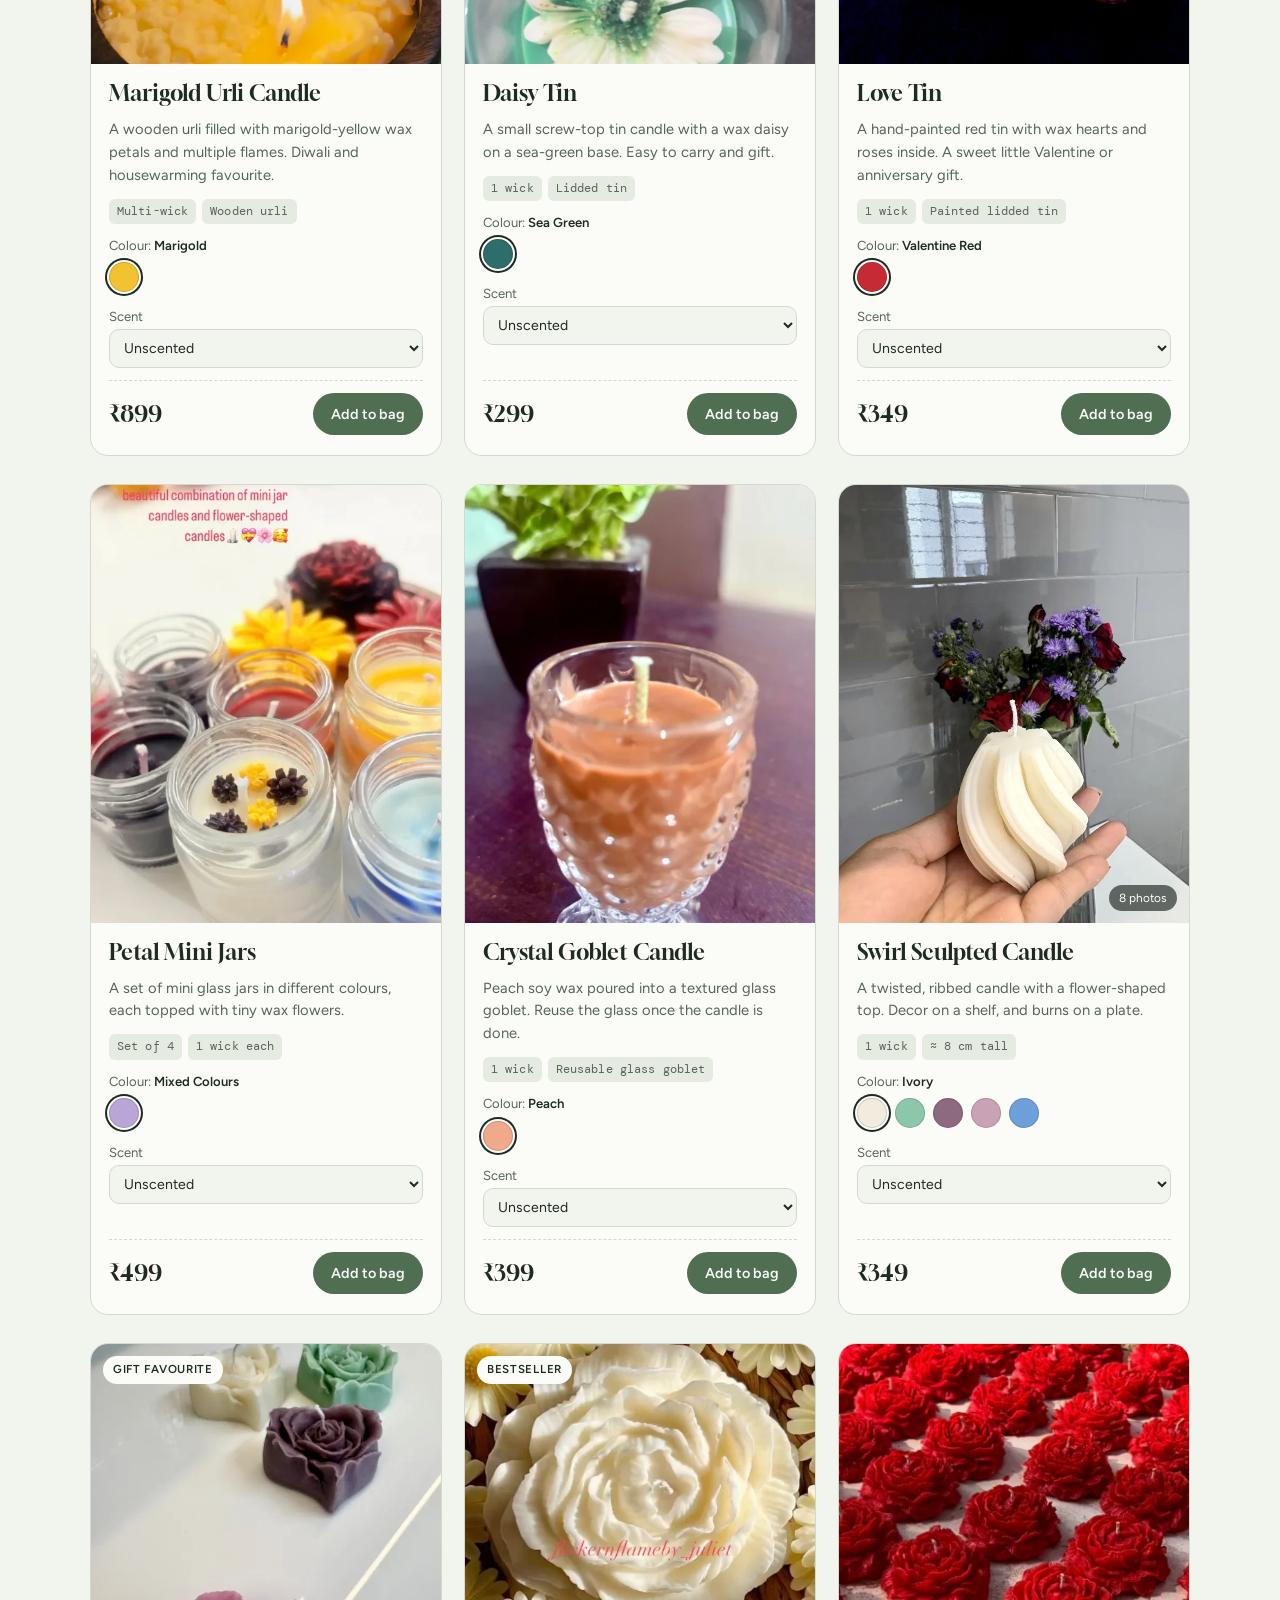
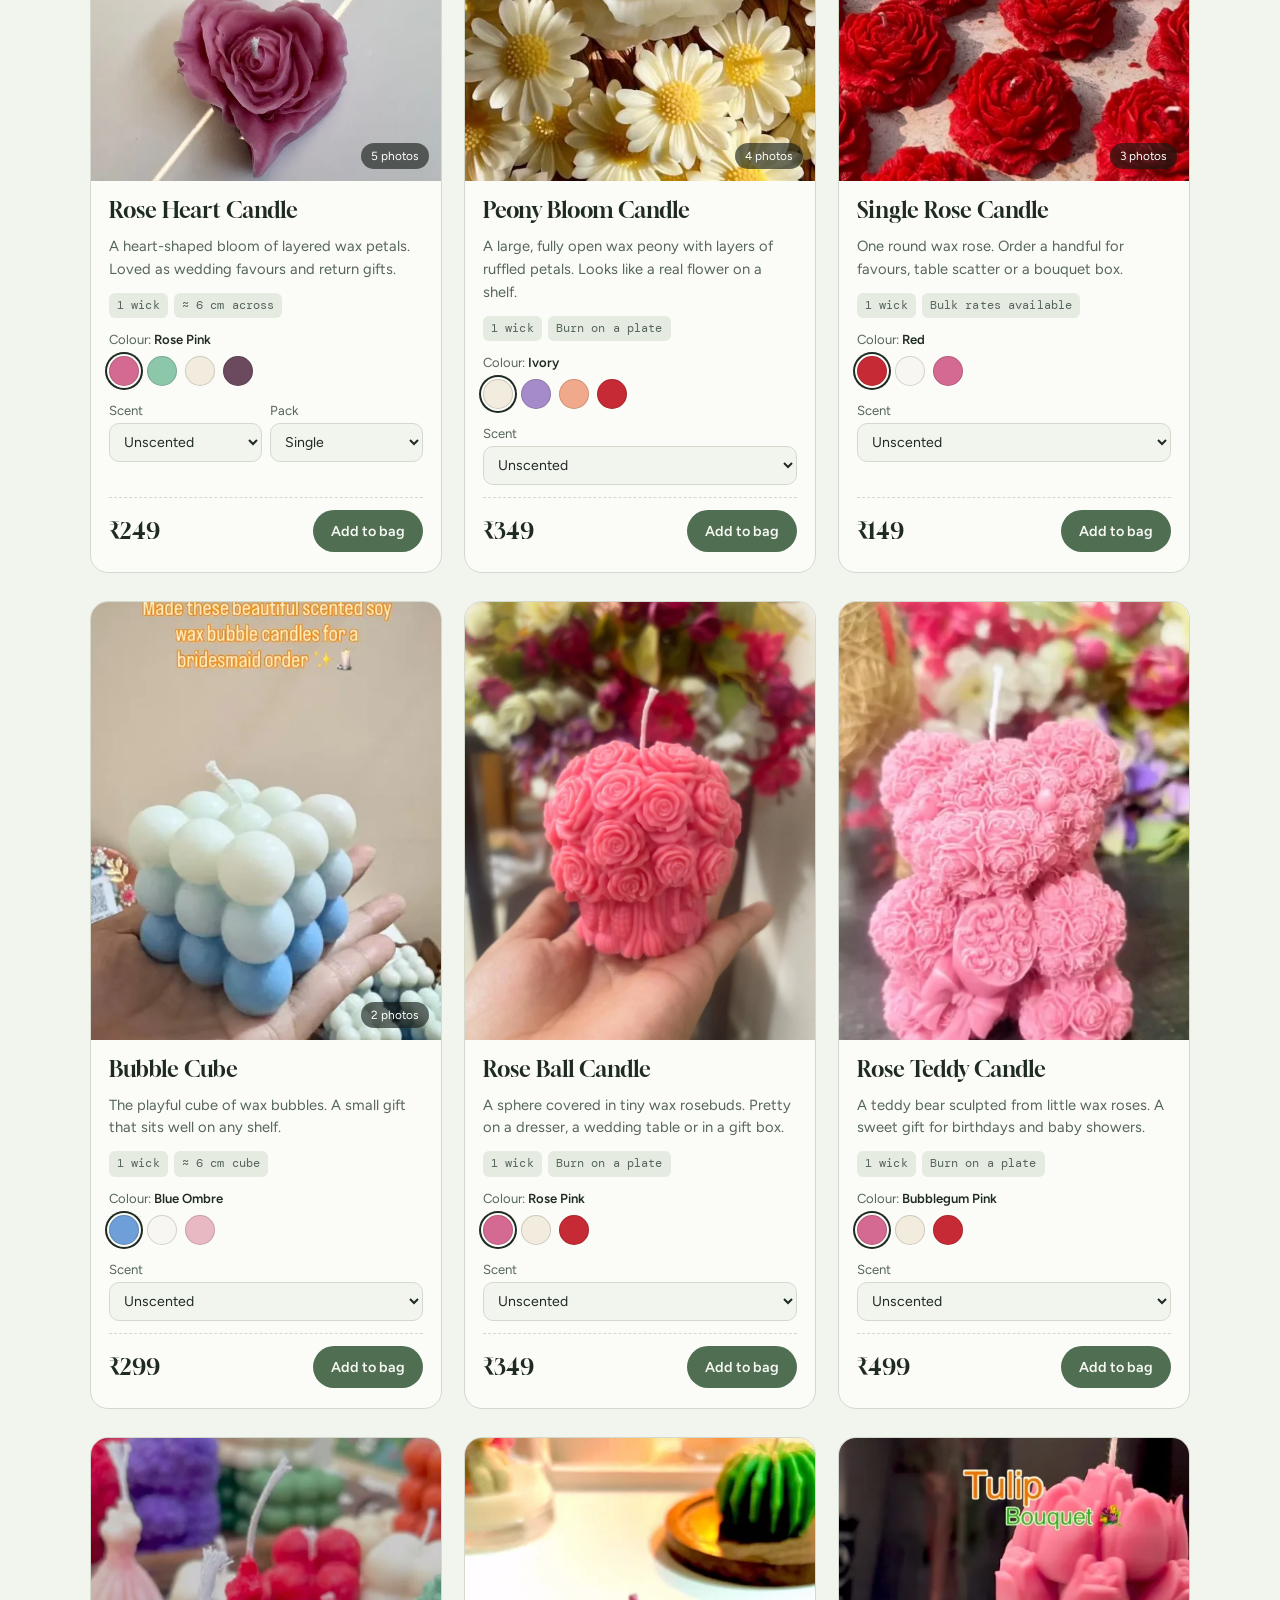
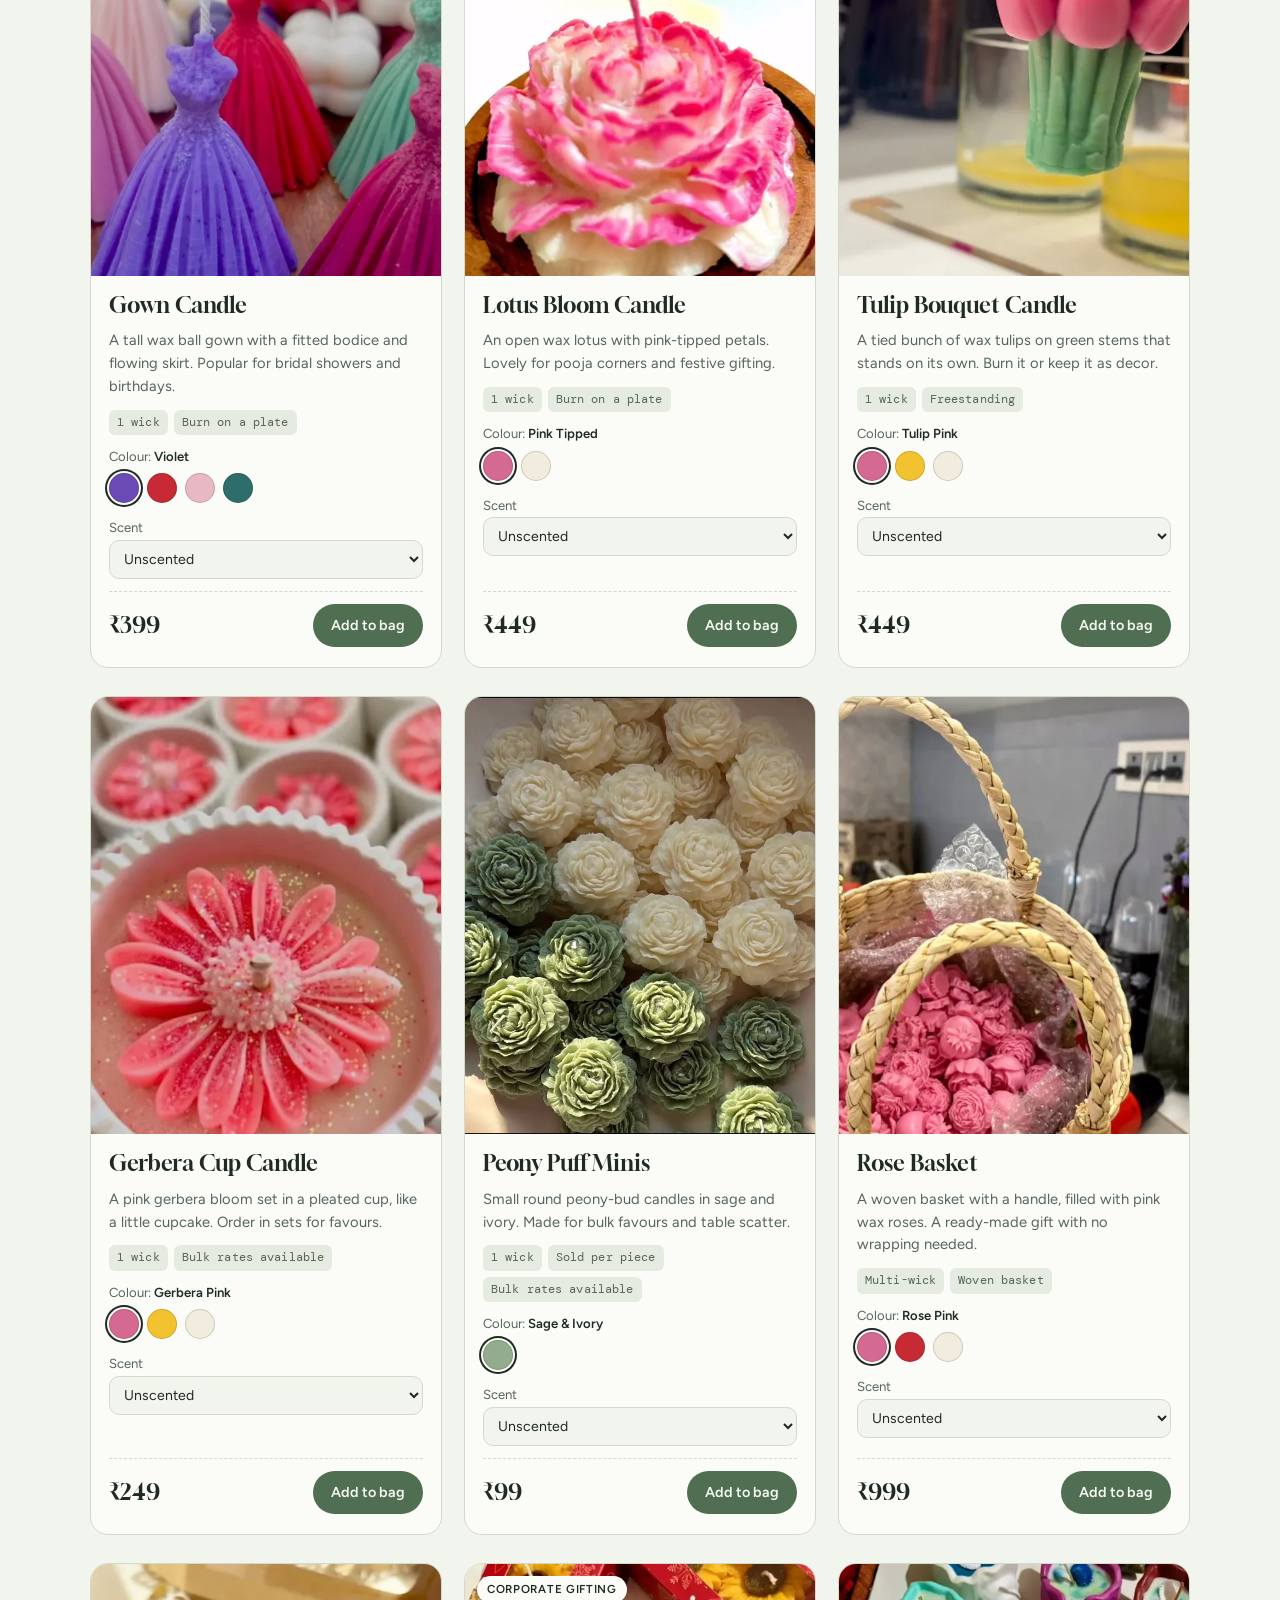
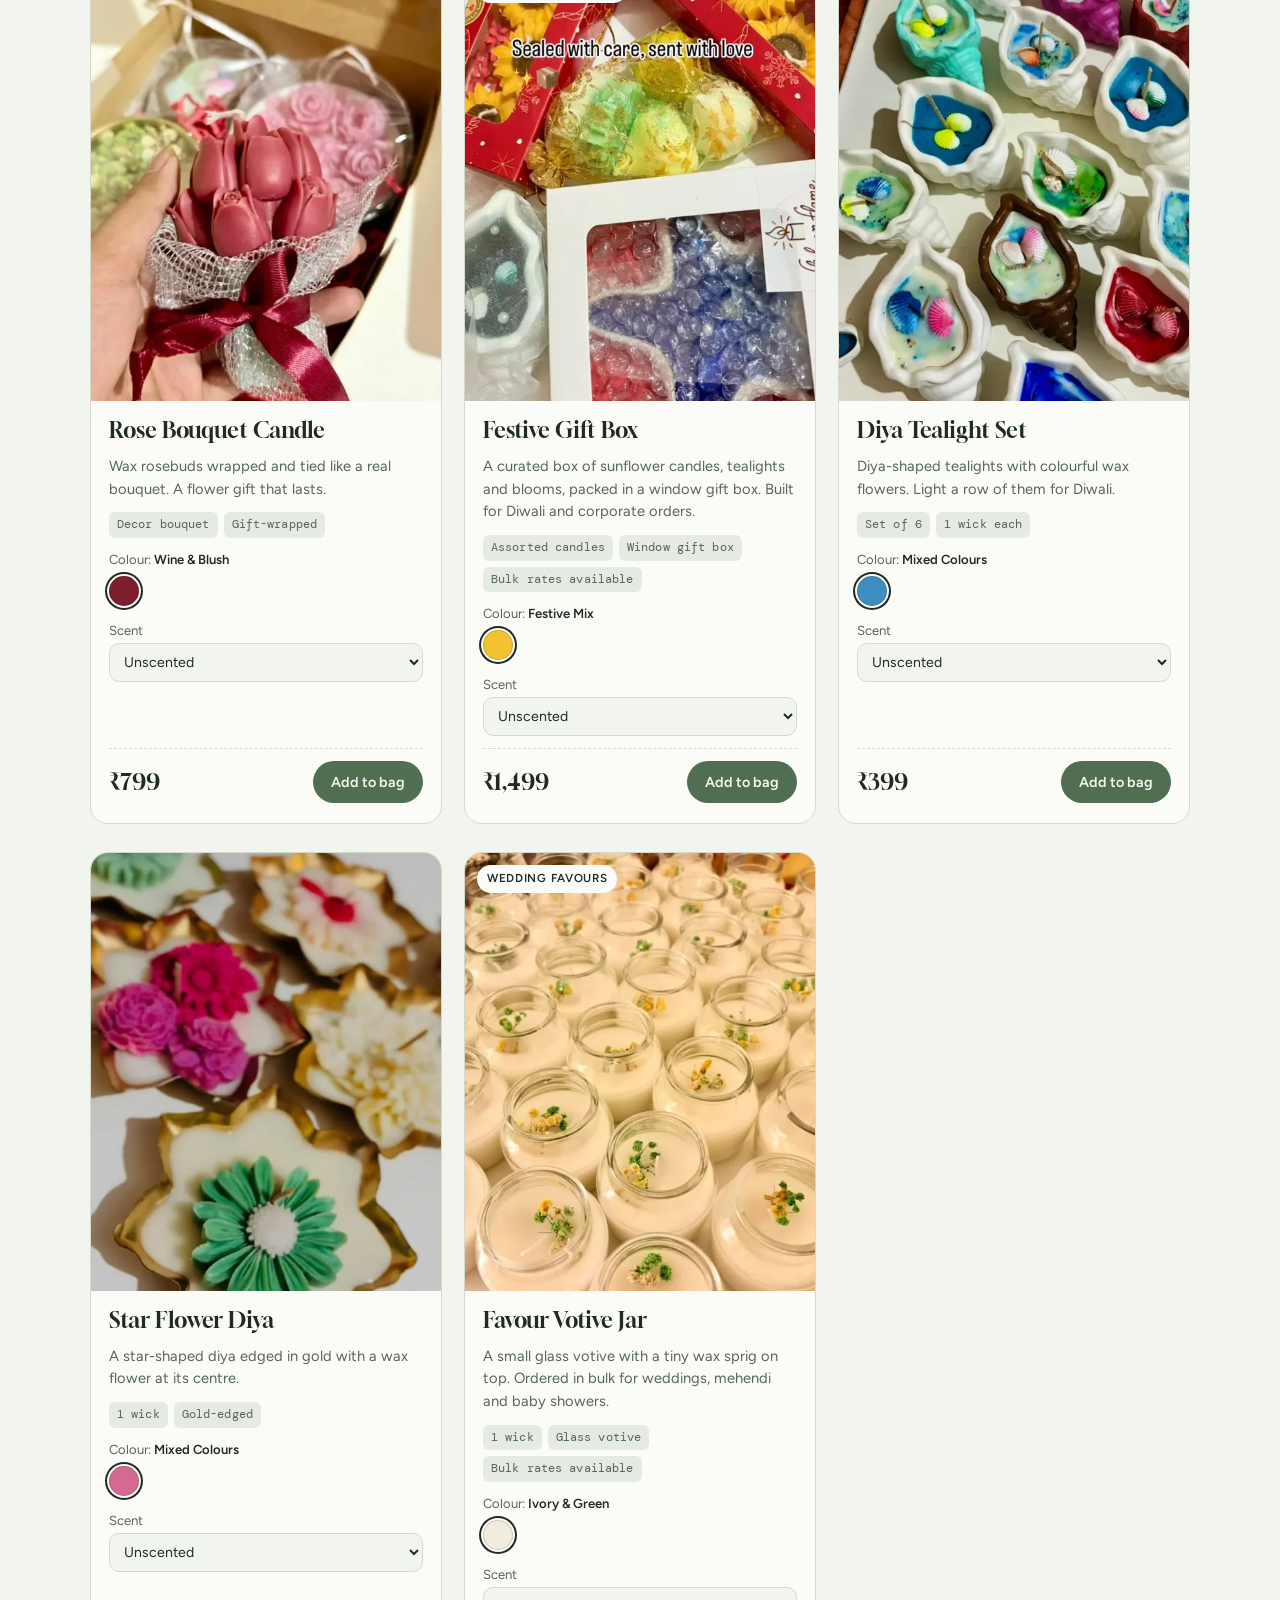
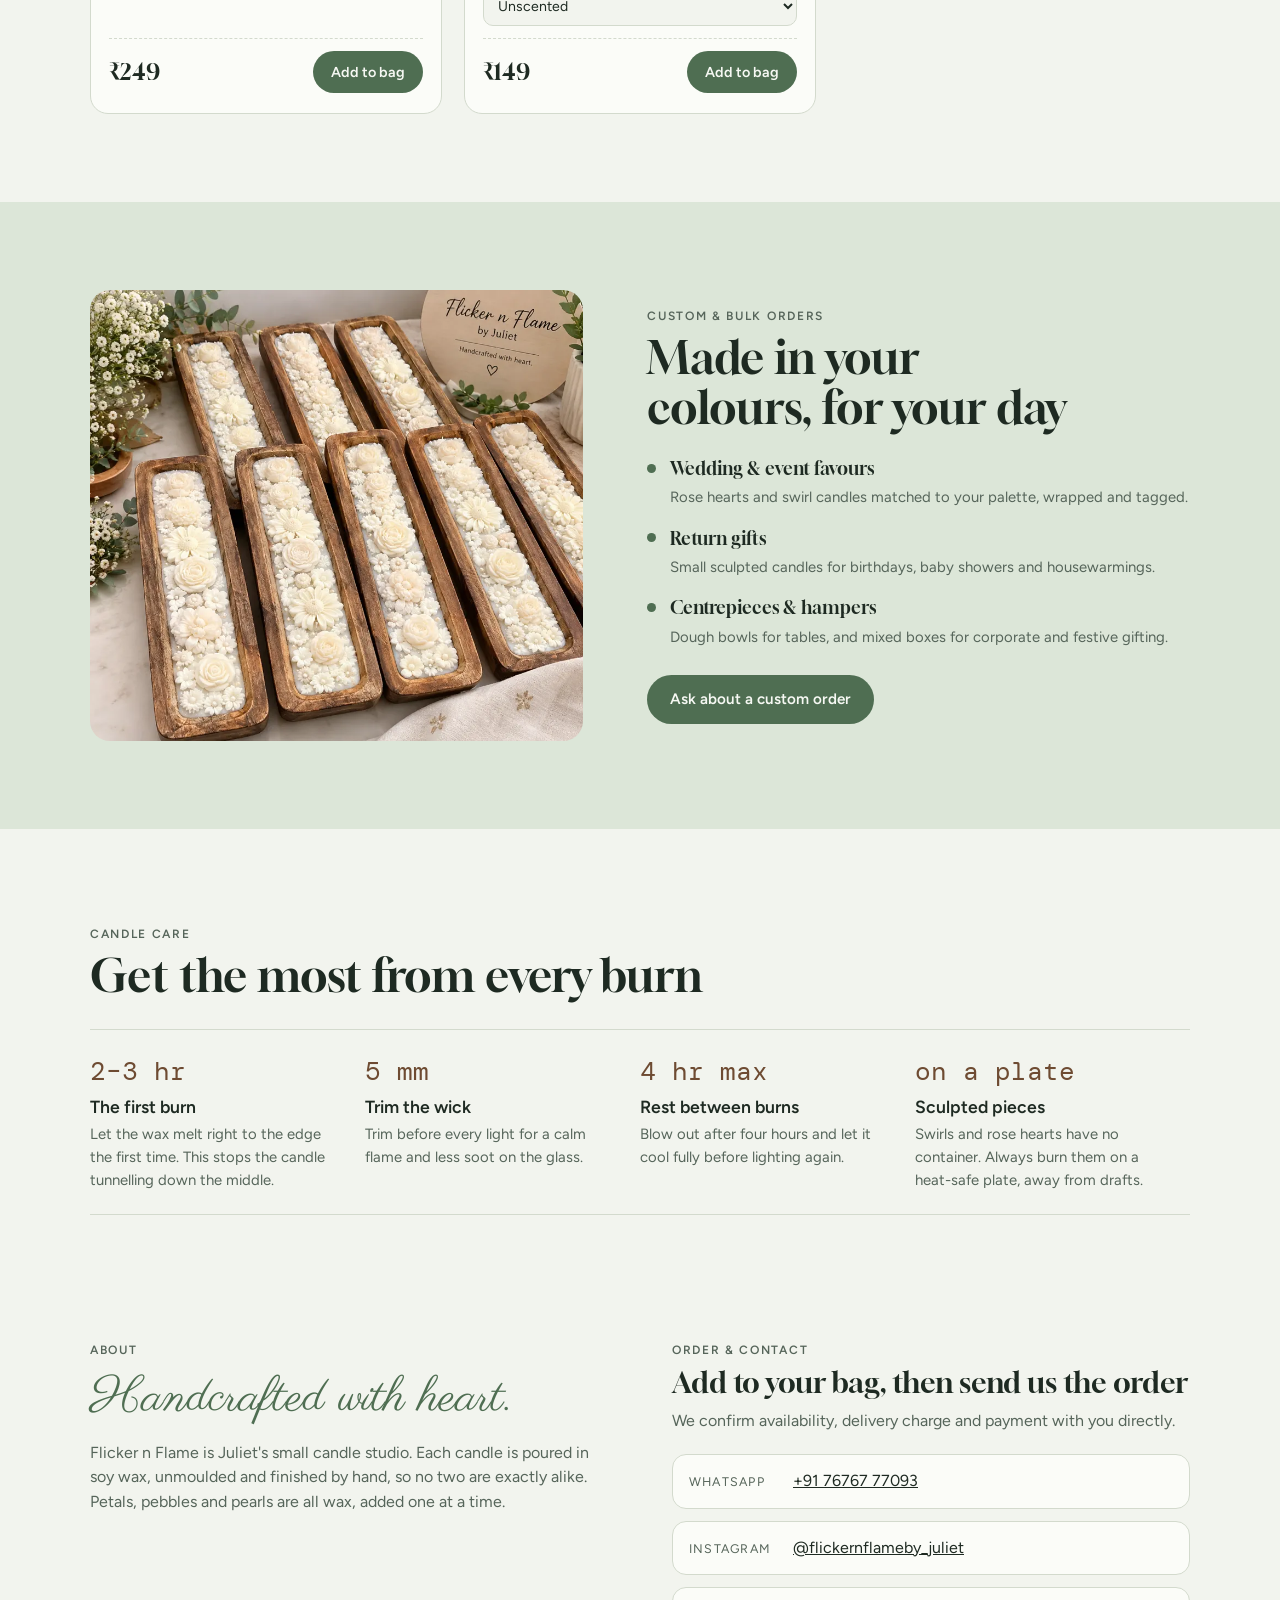
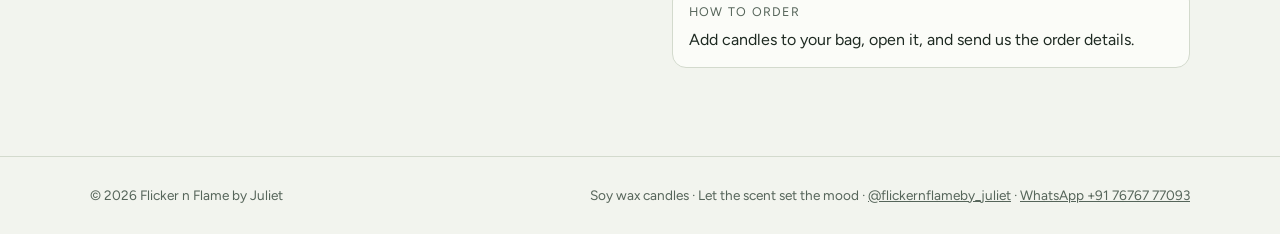
==== commit 85e24c29: "Remove Cactus Trio: its only photo was the pop-up event poster Co-Authored-By: Claude Opus 5.5 <nore" ====
--- a/index.html
+++ b/index.html
@@ -452,11 +452,6 @@
     specs:["1 wick","Freestanding"],
     colours:[{n:"Tulip Pink",h:C.rose,img:"ig-15"},{n:"Yellow",h:C.yellow},{n:"Ivory",h:C.ivory}],
     gallery:["ig-15"] },
-  { id:"cactus", name:"Cactus Trio", cat:"sculpted", price:399,
-    desc:"Three chubby wax cacti in soft greens. A desk-friendly gift for plant lovers.",
-    specs:["Set of 3","1 wick each"],
-    colours:[{n:"Cactus Green",h:C.mint,img:"ig-109"}],
-    gallery:["ig-109"] },
   { id:"gerbera", name:"Gerbera Cup Candle", cat:"sculpted", price:249,
     desc:"A pink gerbera bloom set in a pleated cup, like a little cupcake. Order in sets for favours.",
     specs:["1 wick","Bulk rates available"],
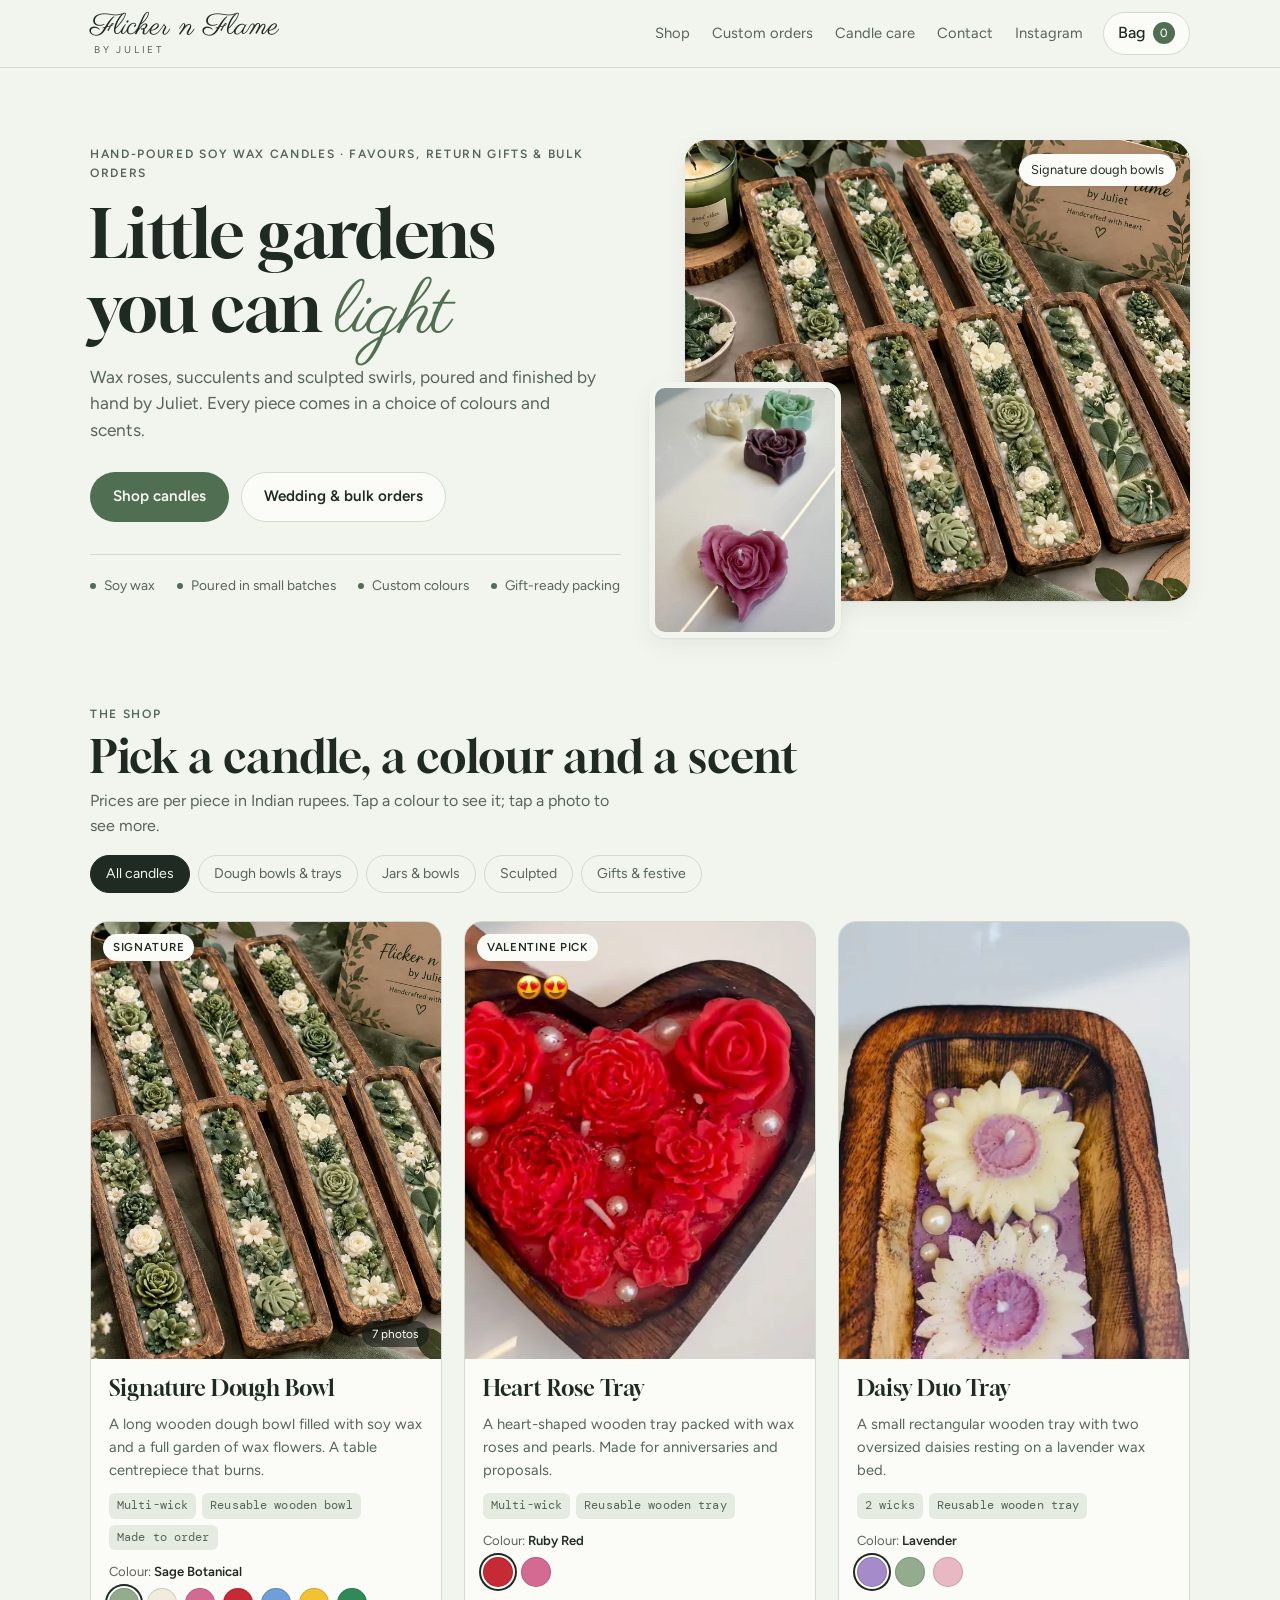
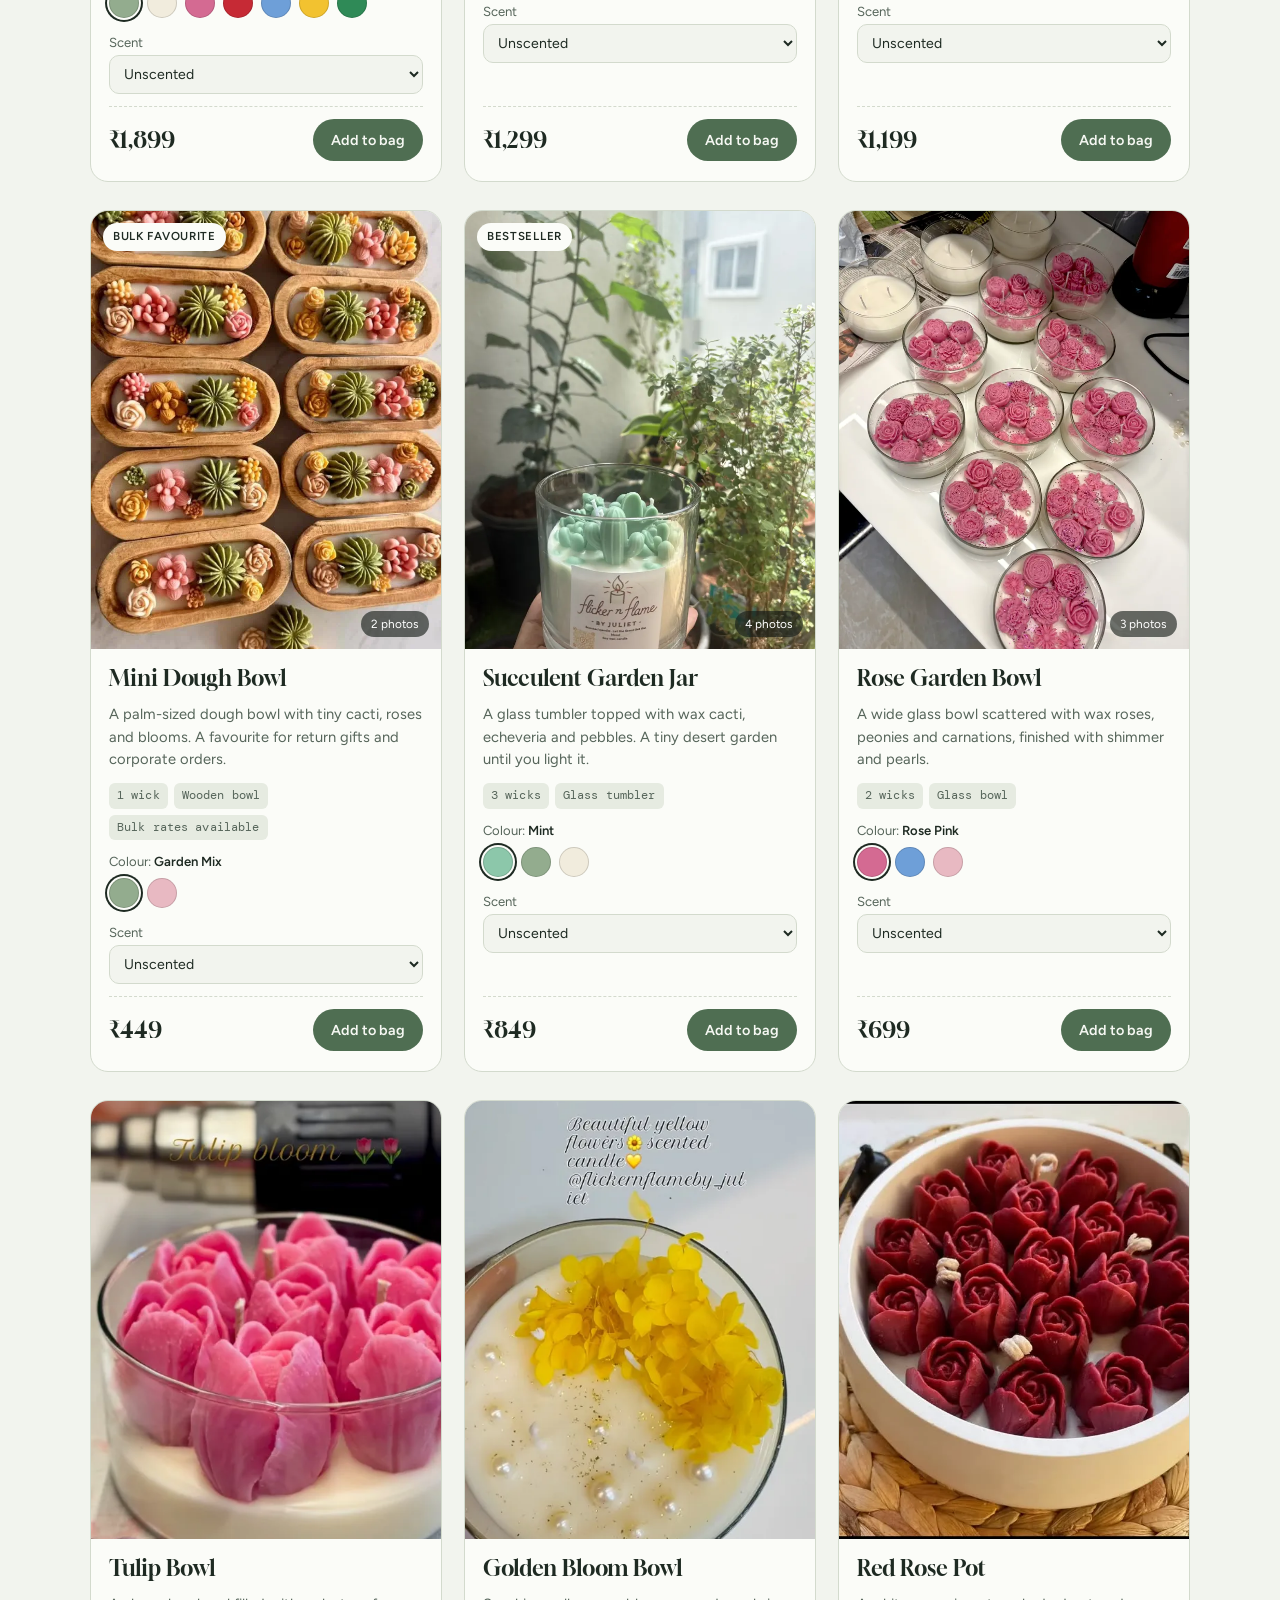
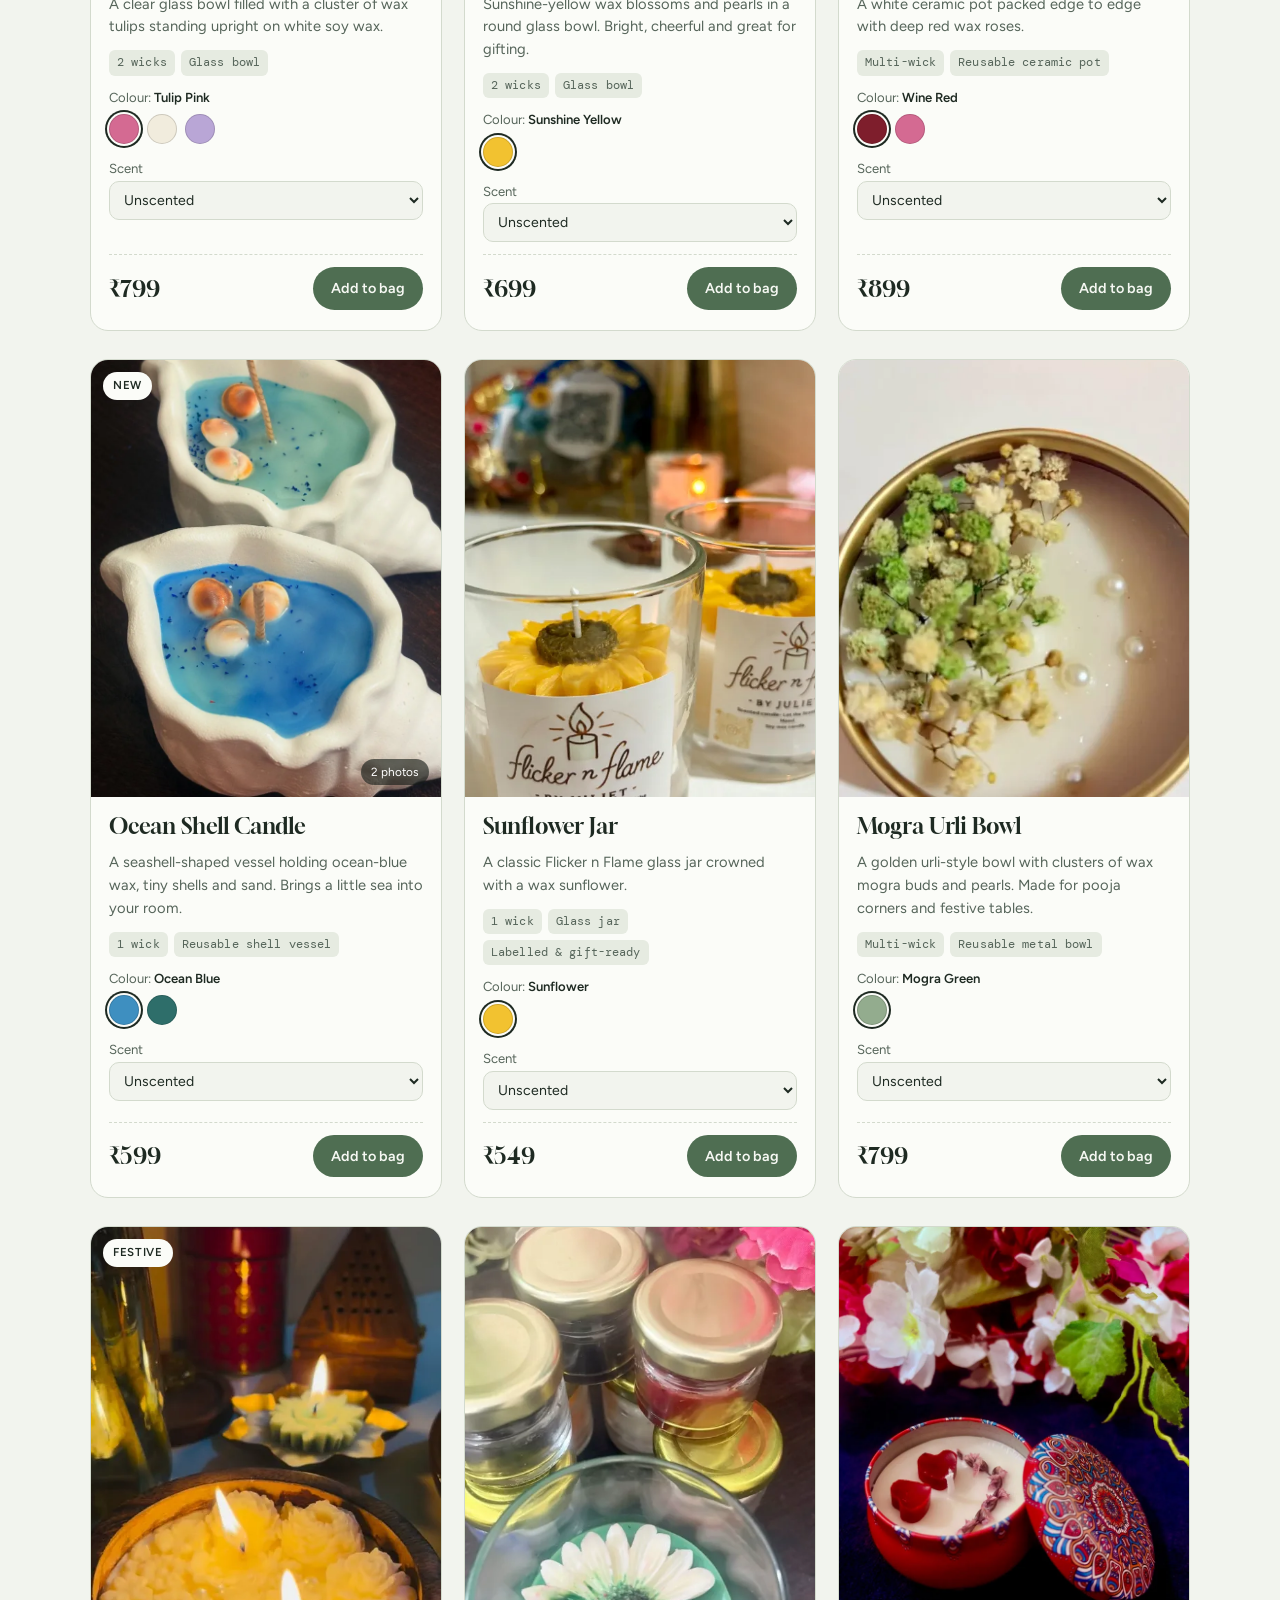
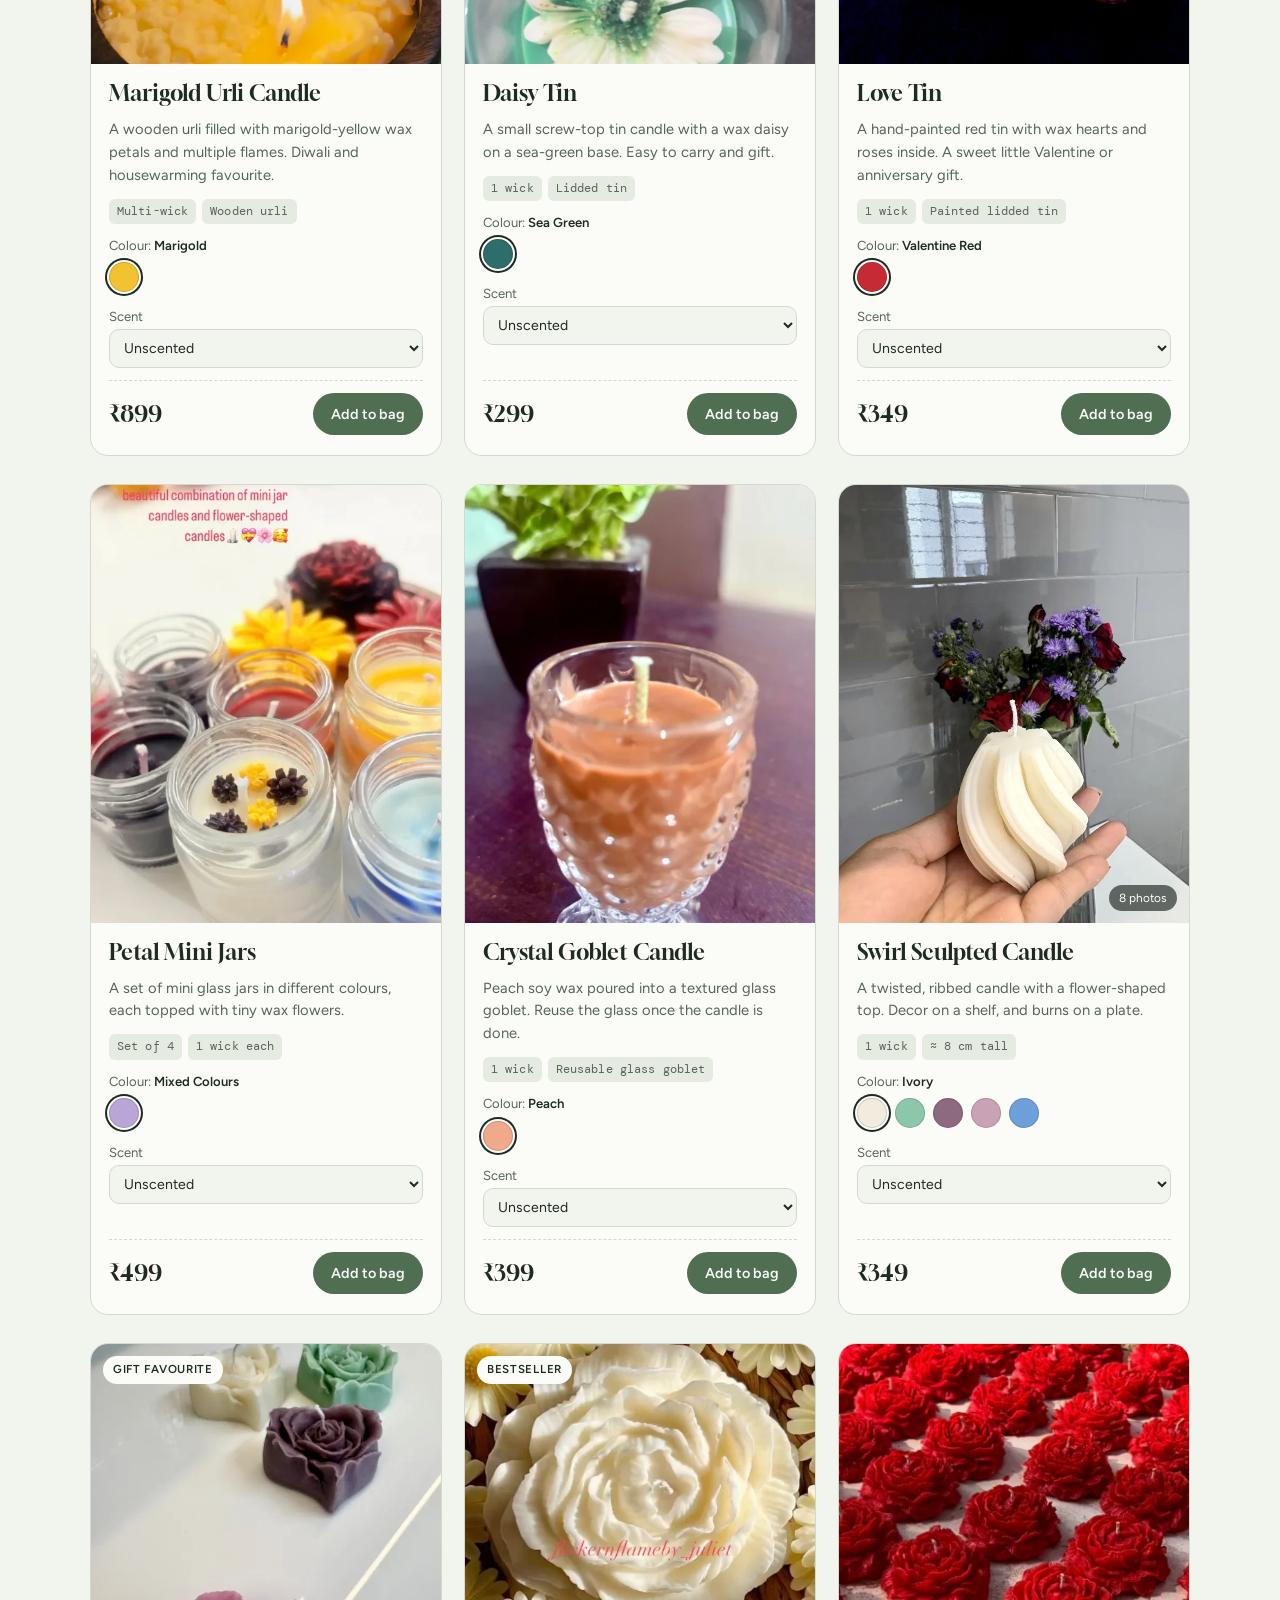
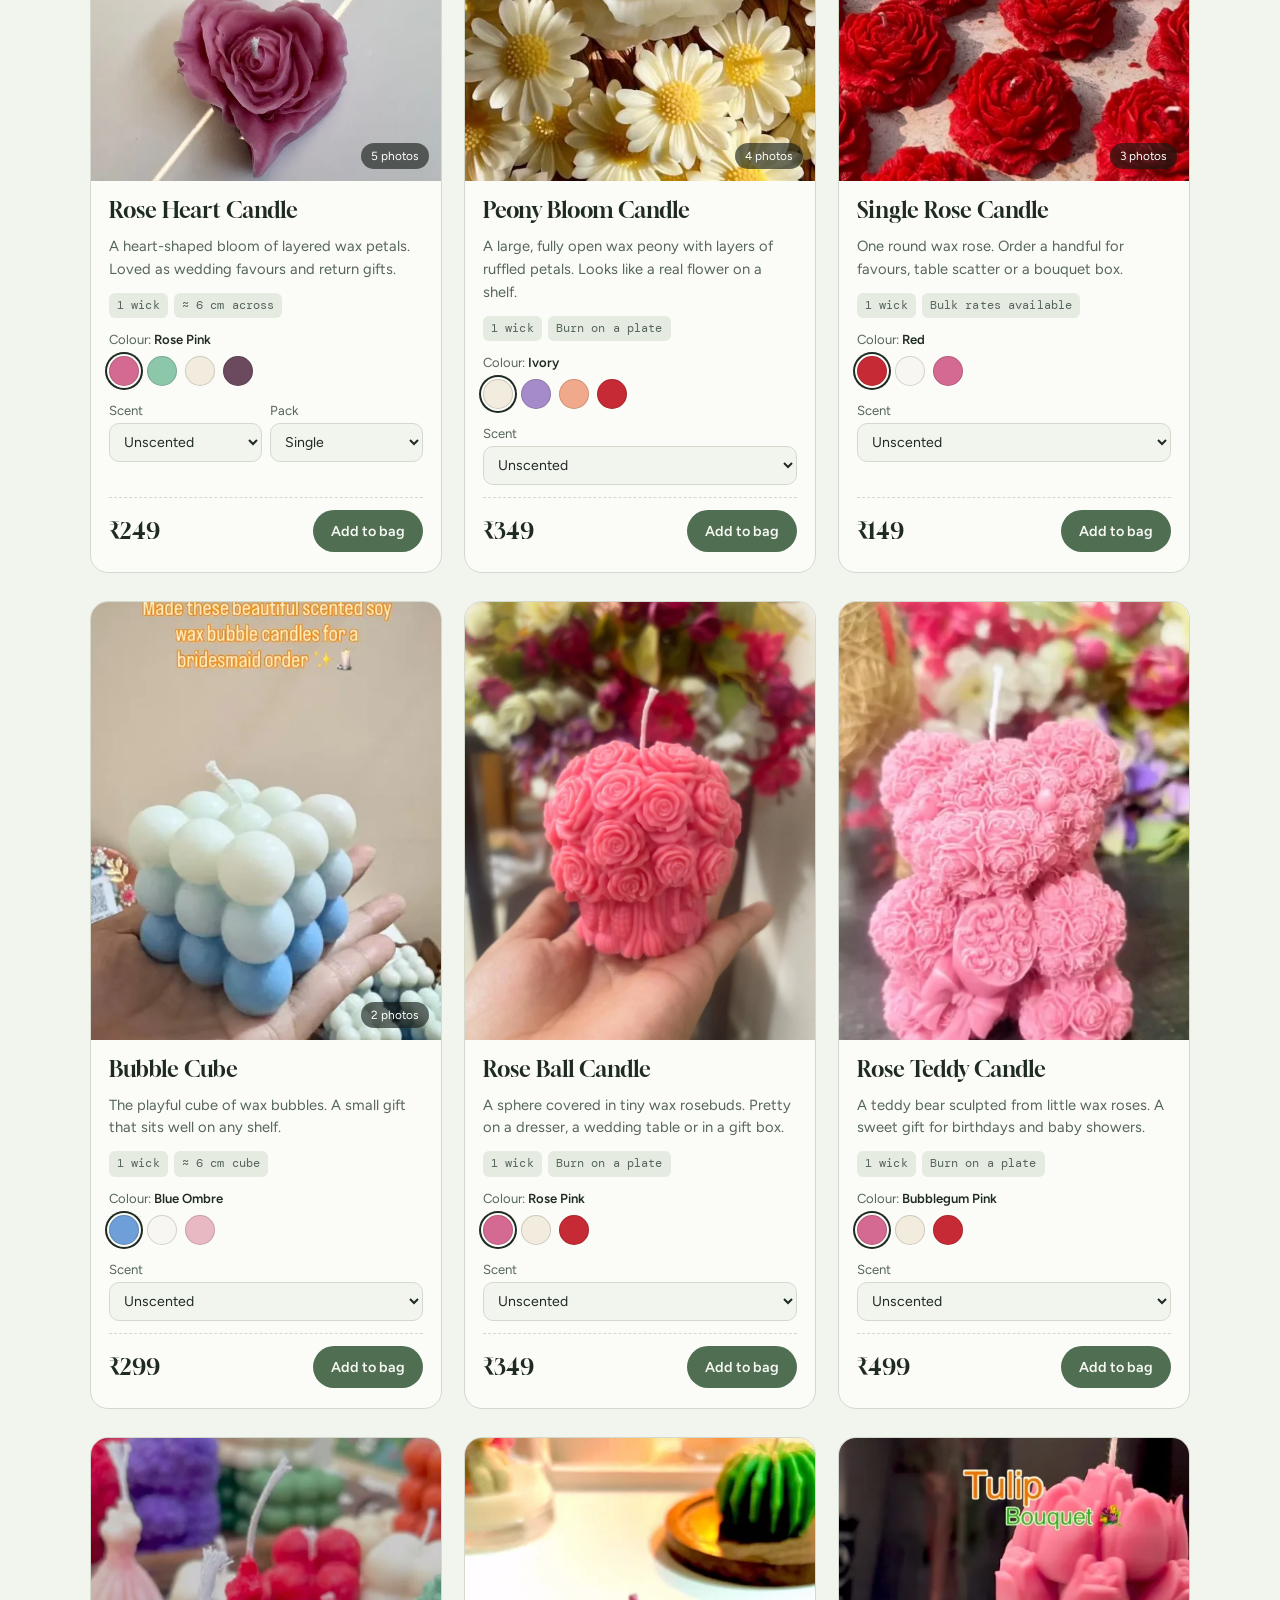
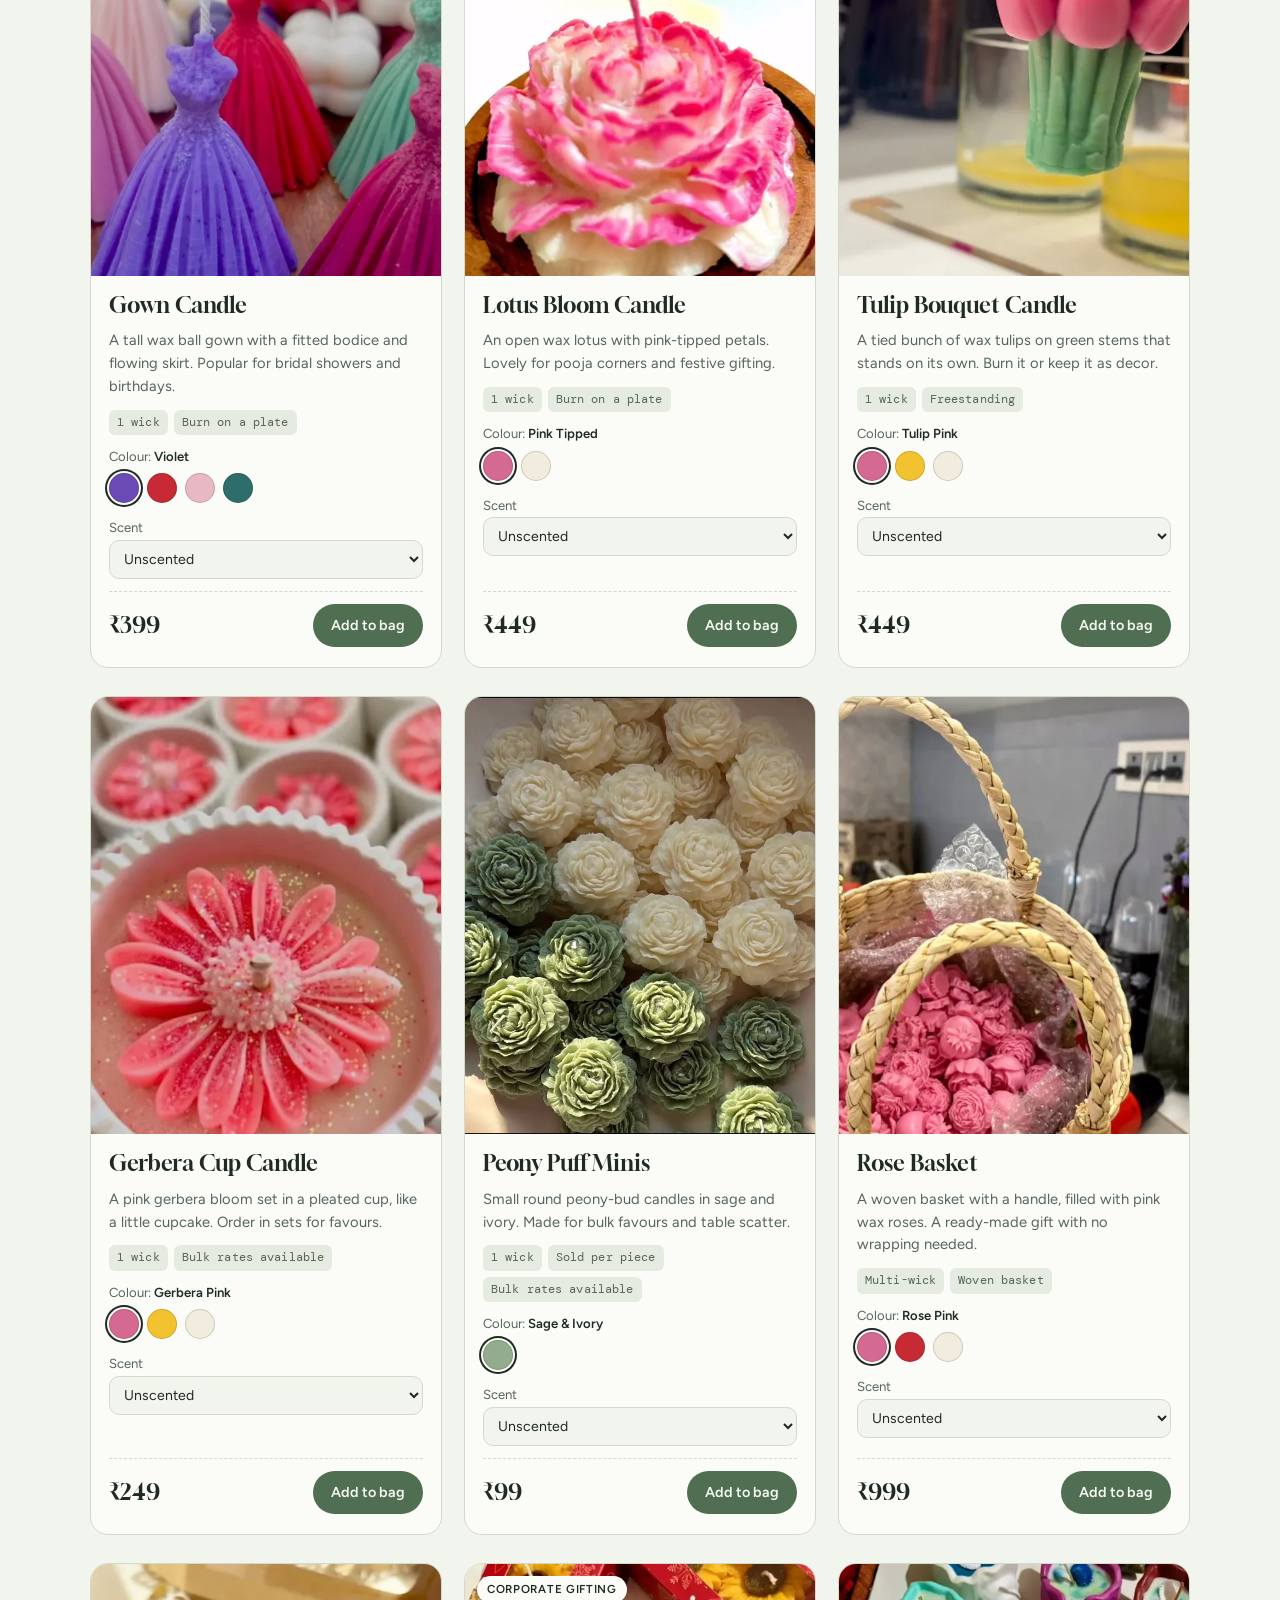
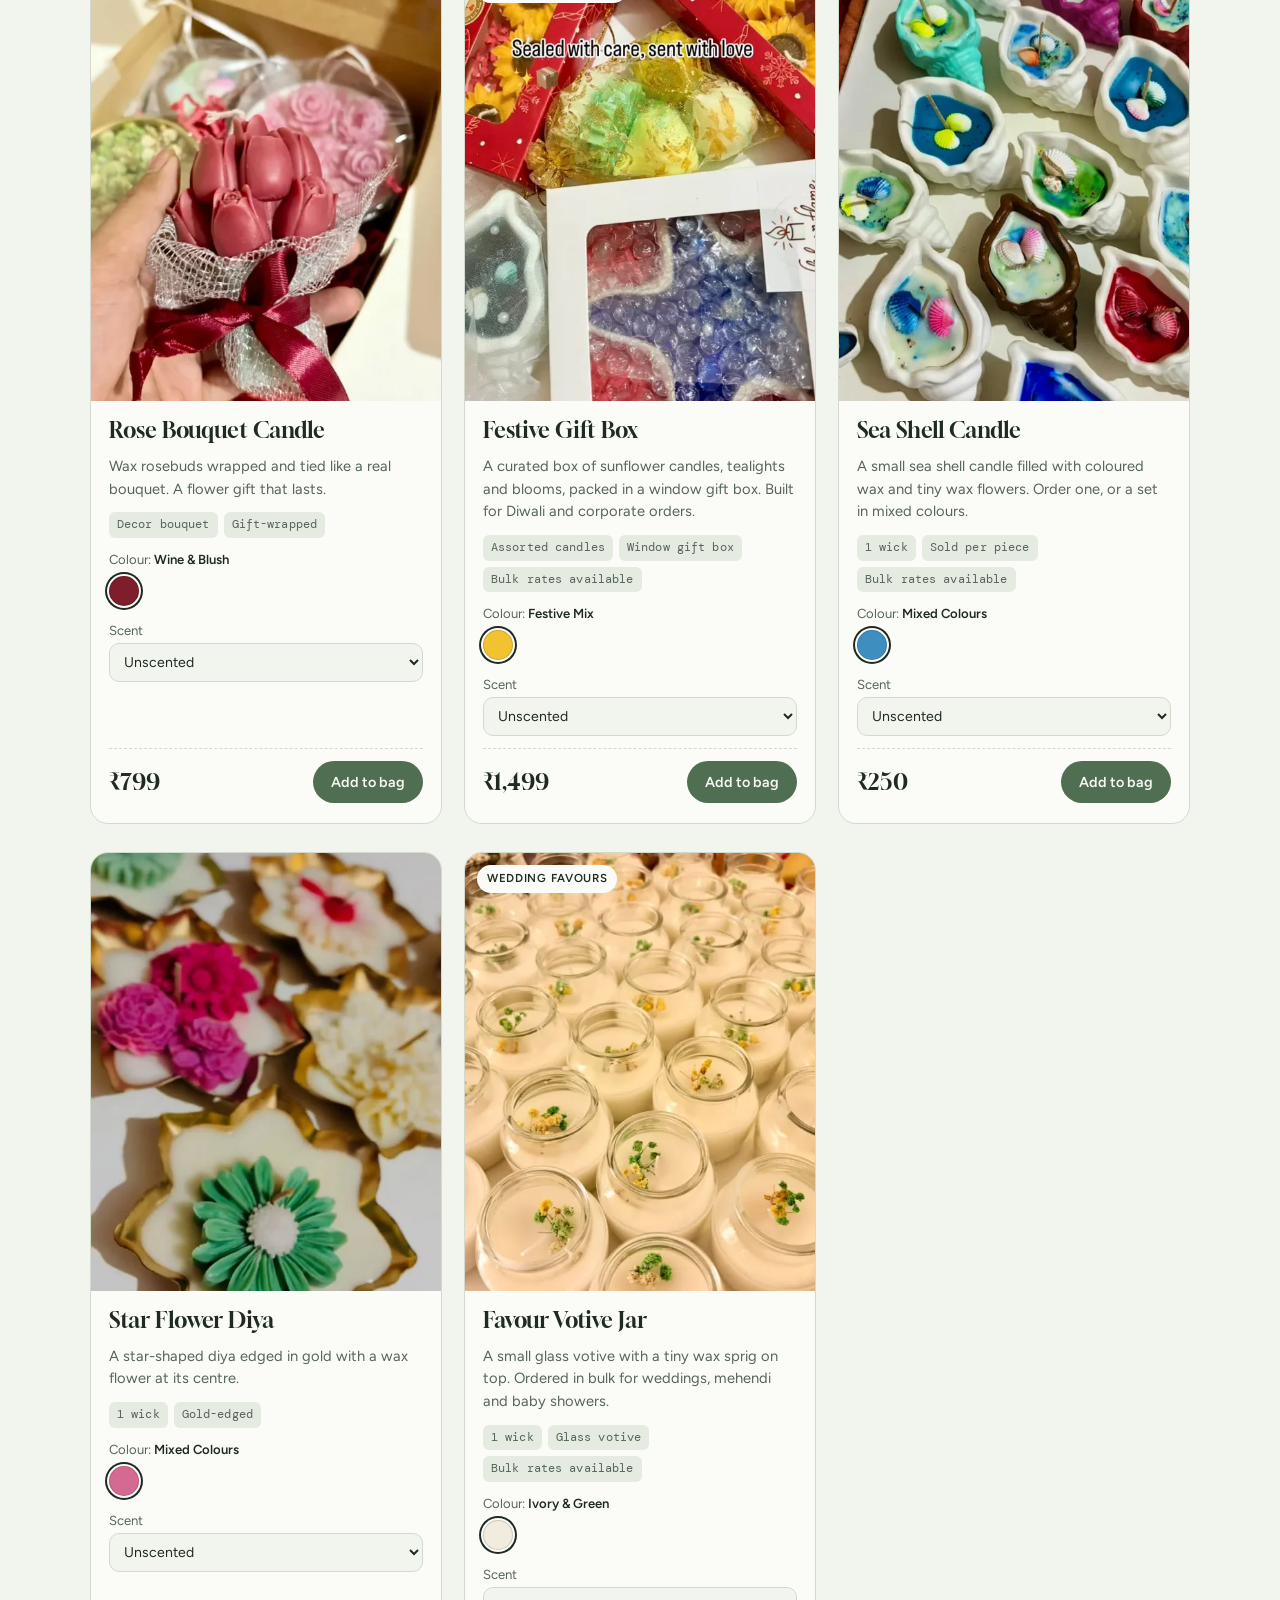
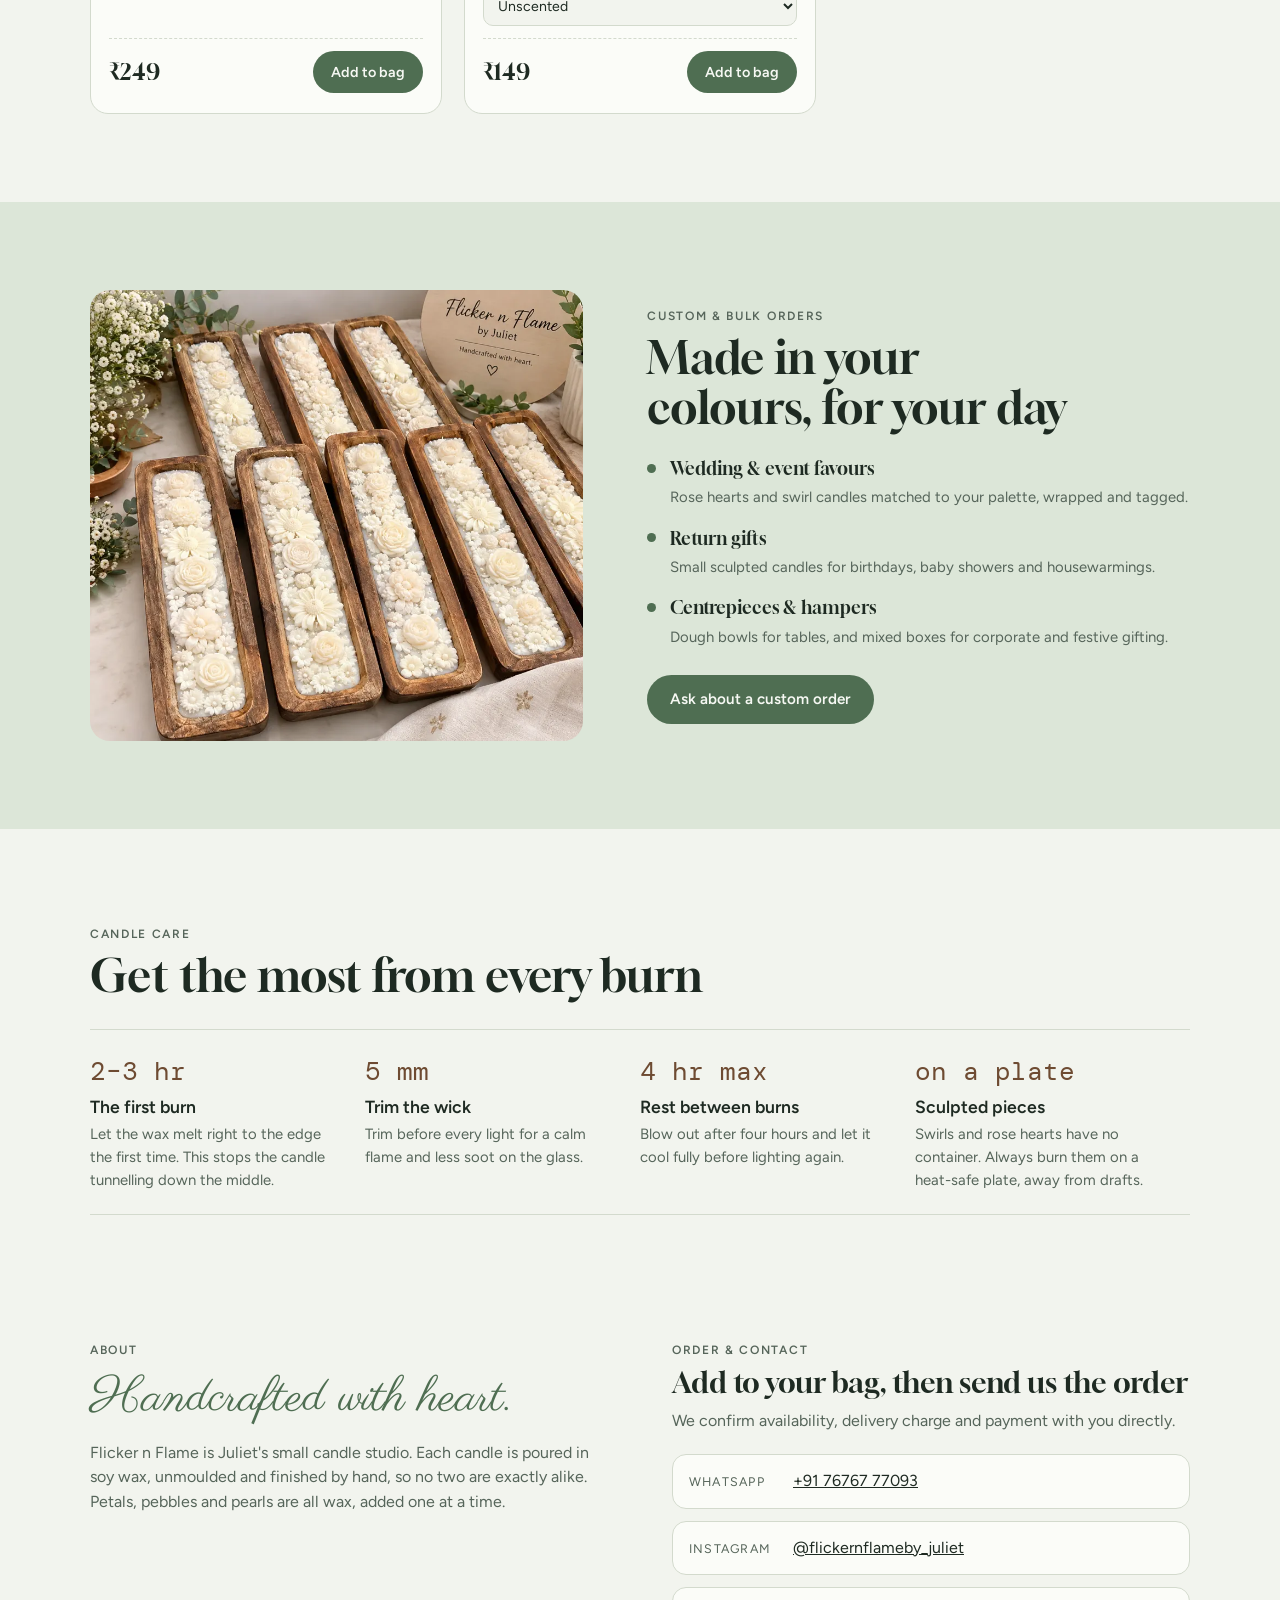
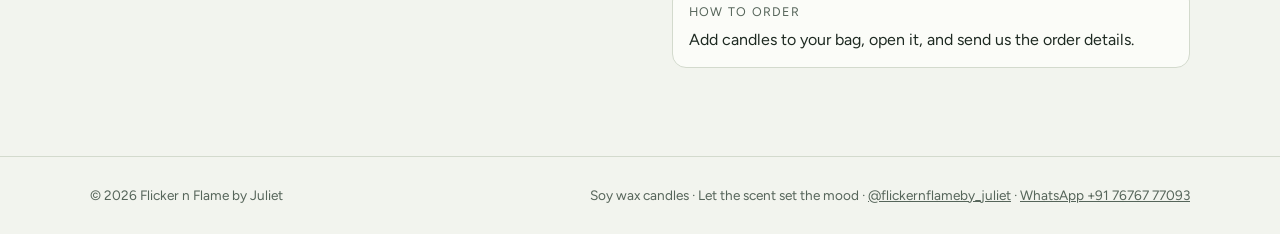
==== commit 4d653ce0: "Rename Diya Tealight Set to Sea Shell Candle, Rs 250 per piece Co-Authored-By: Claude Opus 5.5 <nore" ====
--- a/index.html
+++ b/index.html
@@ -479,9 +479,9 @@
     specs:["Assorted candles","Window gift box","Bulk rates available"],
     colours:[{n:"Festive Mix",h:C.yellow,img:"ig-73"}],
     gallery:["ig-73"] },
-  { id:"diya", name:"Diya Tealight Set", cat:"festive", price:399,
-    desc:"Diya-shaped tealights with colourful wax flowers. Light a row of them for Diwali.",
-    specs:["Set of 6","1 wick each"],
+  { id:"sea-shell", name:"Sea Shell Candle", cat:"sculpted", price:250,
+    desc:"A small sea shell candle filled with coloured wax and tiny wax flowers. Order one, or a set in mixed colours.",
+    specs:["1 wick","Sold per piece","Bulk rates available"],
     colours:[{n:"Mixed Colours",h:C.ocean,img:"ig-98"}],
     gallery:["ig-98"] },
   { id:"star-diya", name:"Star Flower Diya", cat:"festive", price:249,
